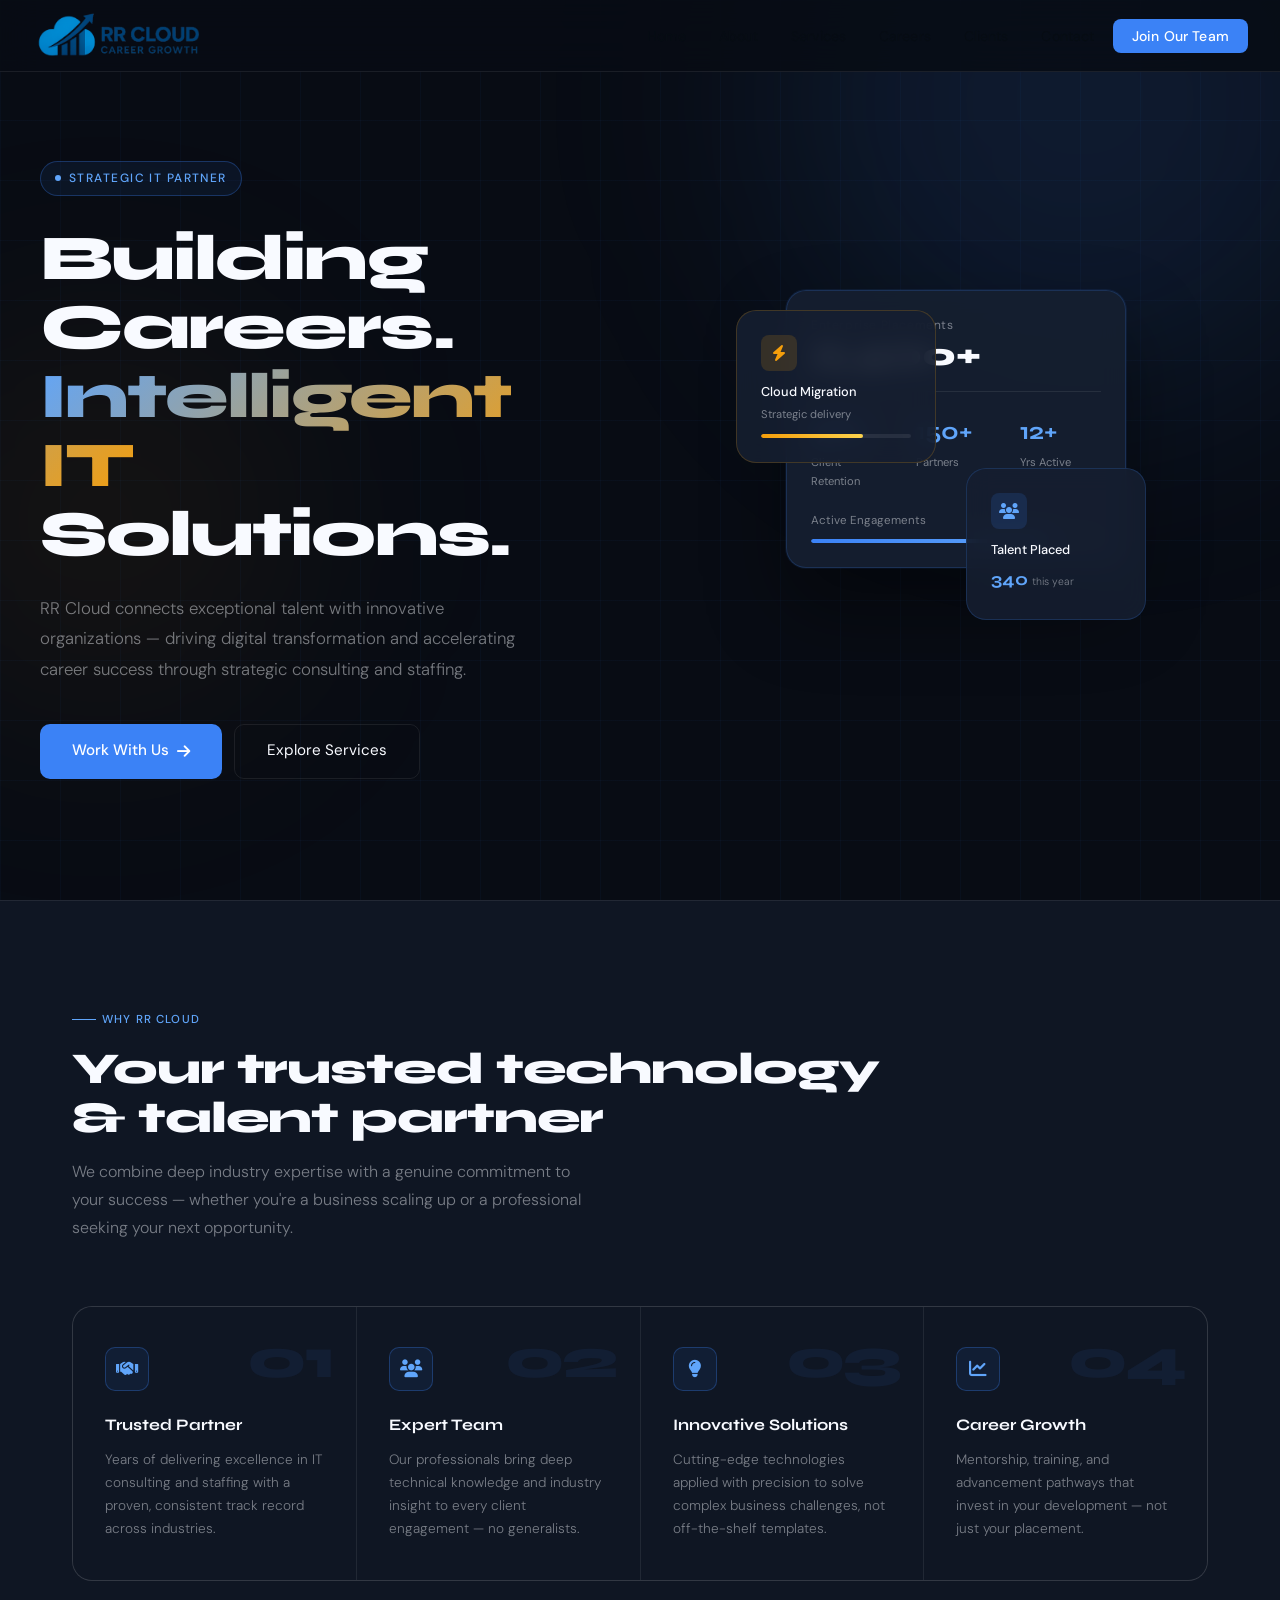
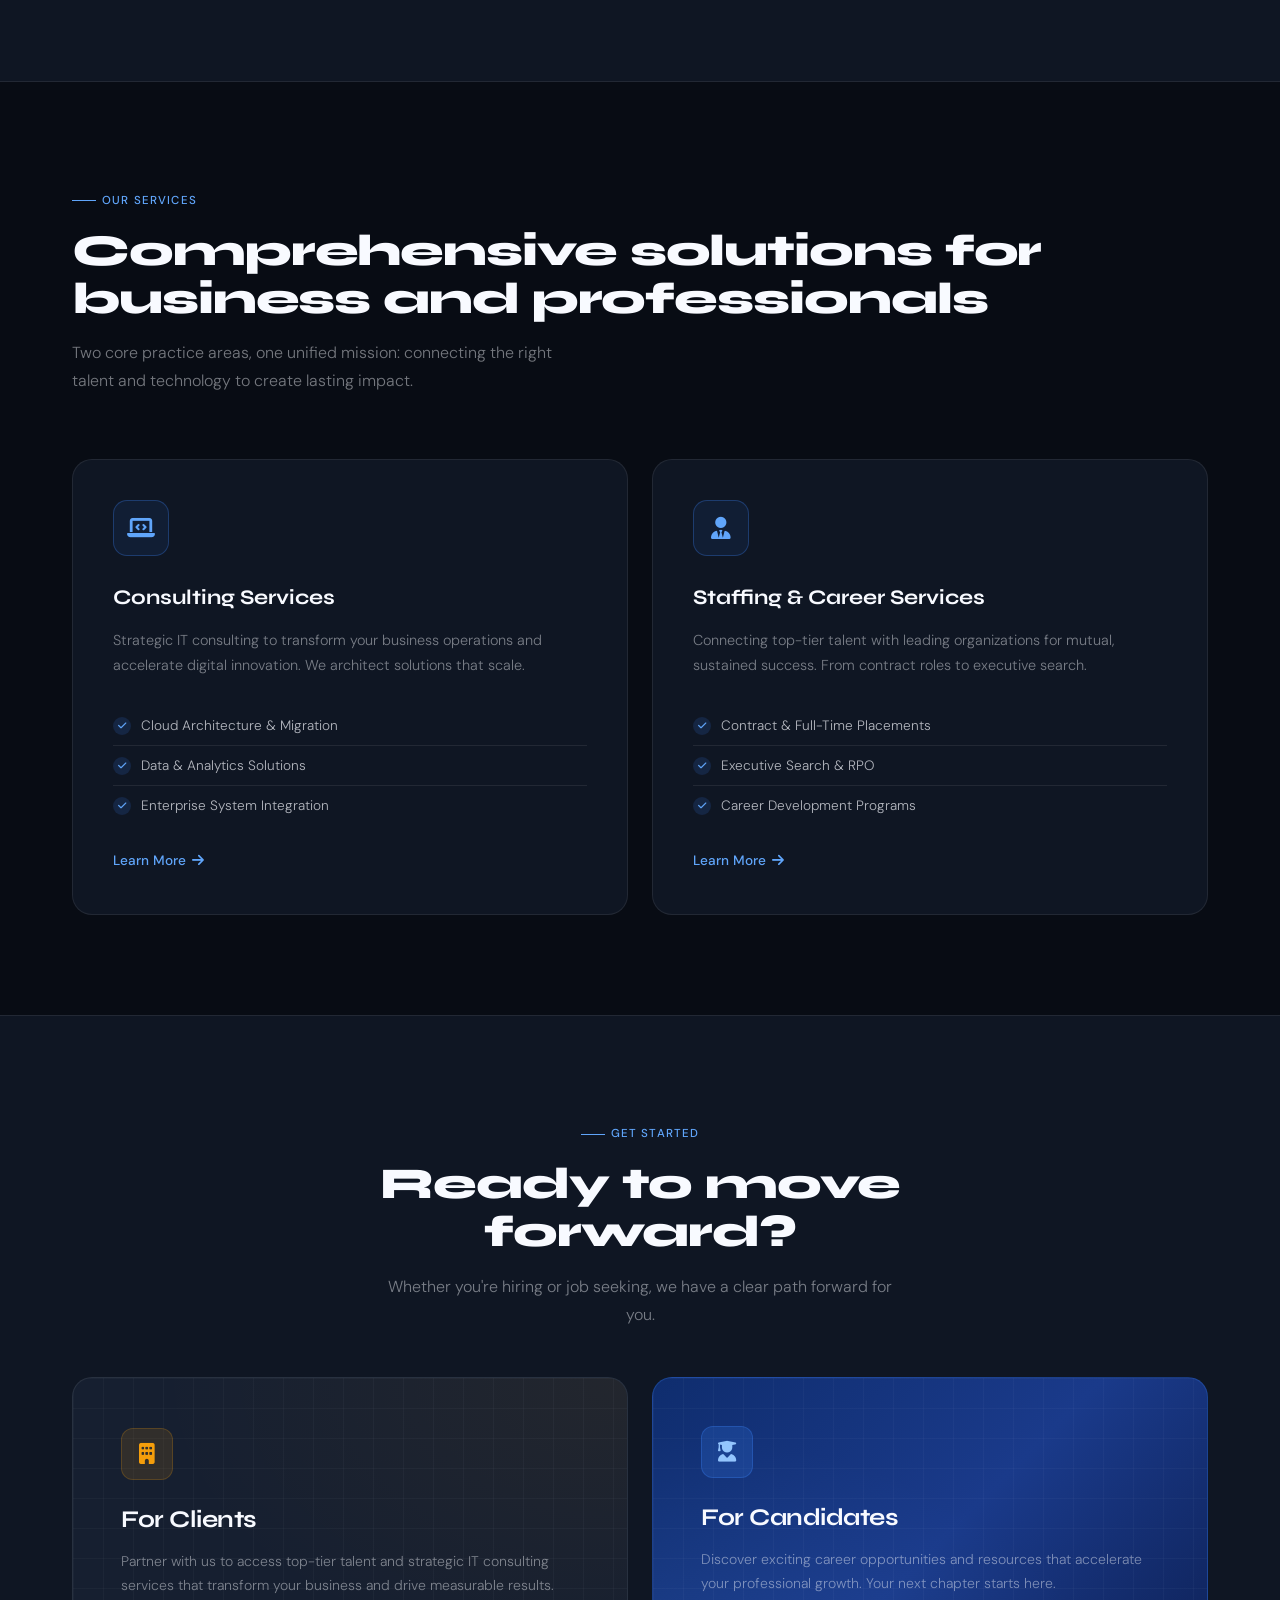
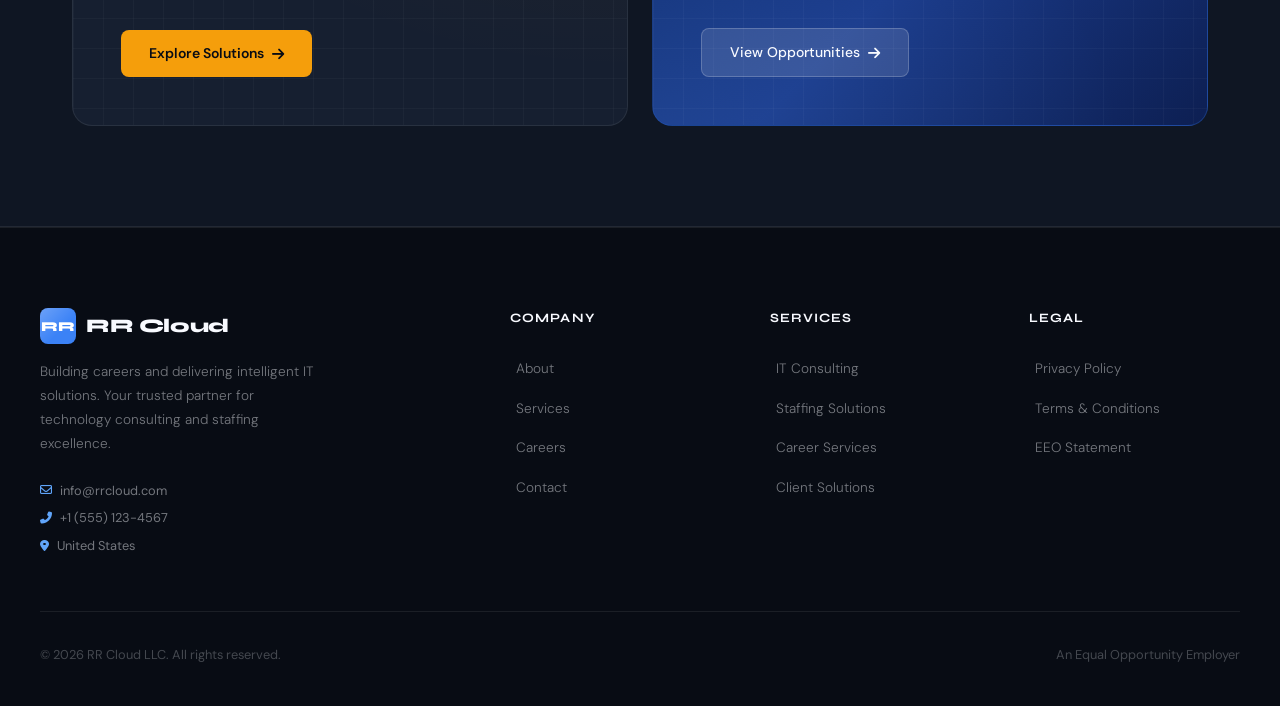
==== new/index.html @ c7048a6a "Modify styles and logo in index.html Updated background color, link colors, and logo size." ====
<!DOCTYPE html>
<html lang="en">
<head>
<meta charset="UTF-8">
<meta name="viewport" content="width=device-width, initial-scale=1.0">
<title>RR Cloud — Intelligent IT Solutions</title>
<link href="https://fonts.googleapis.com/css2?family=Syne:wght@400;600;700;800&family=DM+Sans:ital,opsz,wght@0,9..40,300;0,9..40,400;0,9..40,500;1,9..40,300&display=swap" rel="stylesheet">
<link rel="stylesheet" href="https://cdnjs.cloudflare.com/ajax/libs/font-awesome/6.5.0/css/all.min.css">
<style>
  :root {
    --ink: #080c14;
    --ink2: #0f1623;
    --ink3: #161f30;
    --surface: #1a2540;
    --accent: #3b82f6;
    --accent2: #60a5fa;
    --gold: #f59e0b;
    --white: #f8faff;
    --muted: rgba(248,250,255,0.45);
    --border: rgba(248,250,255,0.08);
    --border2: rgba(59,130,246,0.3);
    --r: 12px;
    --r2: 20px;
  }

  *, *::before, *::after { box-sizing: border-box; margin: 0; padding: 0; }

  html { scroll-behavior: smooth; }

  body {
    font-family: 'DM Sans', sans-serif;
    background: var(--ink);
    color: var(--white);
    line-height: 1.7;
    overflow-x: hidden;
  }

  /* ─── GRID LINES ─── */
  body::before {
    content: '';
    position: fixed;
    inset: 0;
    background-image:
      linear-gradient(rgba(59,130,246,0.04) 1px, transparent 1px),
      linear-gradient(90deg, rgba(59,130,246,0.04) 1px, transparent 1px);
    background-size: 60px 60px;
    pointer-events: none;
    z-index: 0;
  }

  /* ─── GLOW ORBS ─── */
  .orb {
    position: fixed;
    border-radius: 50%;
    filter: blur(120px);
    pointer-events: none;
    z-index: 0;
  }
  .orb-1 { width: 600px; height: 600px; background: rgba(59,130,246,0.12); top: -200px; right: -100px; }
  .orb-2 { width: 400px; height: 400px; background: rgba(245,158,11,0.06); bottom: 20%; left: -100px; }

  /* ─── NAV ─── */
  nav {
    position: fixed;
    top: 0; left: 0; right: 0;
    z-index: 100;
    padding: 0 2rem;
    height: 72px;
    display: flex;
    align-items: center;
    justify-content: space-between;
    border-bottom: 1px solid var(--border);
    background: #F9FAFF;
    backdrop-filter: blur(20px);
    transition: all 0.3s ease;
  }

  .logo {
    display: flex;
    align-items: center;
    gap: 10px;
    text-decoration: none;
    font-family: 'Syne', sans-serif;
    font-weight: 800;
    font-size: 1.2rem;
    color: var(--white);
    letter-spacing: -0.02em;
  }

  .logo-badge {
    width: 36px; height: 36px;
    background: var(--accent);
    border-radius: 8px;
    display: flex; align-items: center; justify-content: center;
    font-size: 0.85rem;
    font-weight: 800;
    color: #fff;
    position: relative;
    overflow: hidden;
  }

  .logo-badge::after {
    content: '';
    position: absolute;
    inset: 0;
    background: linear-gradient(135deg, rgba(255,255,255,0.25) 0%, transparent 60%);
  }

  .nav-links {
    display: flex;
    align-items: center;
    gap: 0.25rem;
    list-style: none;
  }

  .nav-links a {
    text-decoration: none;
    color: #070D14;
    font-size: 0.875rem;
    font-weight: 400;
    padding: 0.5rem 0.9rem;
    border-radius: 8px;
    transition: all 0.2s;
    letter-spacing: 0.01em;
  }

  .nav-links a:hover {
    color: #60A6FA;
    background: var(--border);
  }

  .btn-nav {
    background: var(--accent);
    color: #fff !important;
    border-radius: 8px !important;
    font-weight: 500 !important;
    padding: 0.5rem 1.2rem !important;
    transition: all 0.2s !important;
  }

  .btn-nav:hover {
    background: var(--accent2) !important;
    transform: translateY(-1px);
    box-shadow: 0 8px 25px rgba(59,130,246,0.35) !important;
  }

  /* ─── HERO ─── */
  .hero {
    min-height: 100vh;
    display: flex;
    align-items: center;
    padding: 120px 2rem 80px;
    position: relative;
    z-index: 1;
  }

  .hero-inner {
    max-width: 1200px;
    margin: 0 auto;
    width: 100%;
    display: grid;
    grid-template-columns: 1fr 1fr;
    gap: 4rem;
    align-items: center;
  }

  .hero-visual {
    position: relative;
    height: 420px;
    display: flex;
    align-items: center;
    justify-content: center;
  }

  .hero-placeholder {
    width: 100%;
    height: 100%;
    background: linear-gradient(135deg, rgba(59,130,246,0.1) 0%, rgba(96,165,250,0.05) 100%);
    border: 1px solid var(--border2);
    border-radius: var(--r2);
    display: flex;
    align-items: center;
    justify-content: center;
    color: var(--accent2);
    font-size: 4rem;
  }

  .eyebrow {
    display: inline-flex;
    align-items: center;
    gap: 8px;
    font-size: 0.75rem;
    font-weight: 500;
    letter-spacing: 0.12em;
    text-transform: uppercase;
    color: var(--accent2);
    border: 1px solid var(--border2);
    background: rgba(59,130,246,0.08);
    padding: 6px 14px;
    border-radius: 100px;
    margin-bottom: 1.75rem;
  }

  .eyebrow-dot {
    width: 6px; height: 6px;
    background: var(--accent2);
    border-radius: 50%;
    animation: pulse 2s infinite;
  }

  @keyframes pulse {
    0%, 100% { opacity: 1; transform: scale(1); }
    50% { opacity: 0.5; transform: scale(0.8); }
  }

  h1 {
    font-family: 'Syne', sans-serif;
    font-size: clamp(2.5rem, 5vw, 4rem);
    font-weight: 800;
    line-height: 1.08;
    letter-spacing: -0.03em;
    color: var(--white);
    margin-bottom: 1.5rem;
  }

  h1 .highlight {
    background: linear-gradient(135deg, var(--accent2) 0%, var(--gold) 100%);
    -webkit-background-clip: text;
    -webkit-text-fill-color: transparent;
    background-clip: text;
  }

  .hero-lead {
    font-size: 1.05rem;
    color: var(--muted);
    max-width: 480px;
    margin-bottom: 2.5rem;
    line-height: 1.8;
    font-weight: 300;
  }

  .btn-group { display: flex; gap: 12px; flex-wrap: wrap; }

  .btn-primary-custom {
    background: var(--accent);
    color: #fff;
    border: none;
    padding: 0.85rem 2rem;
    border-radius: 10px;
    font-family: 'DM Sans', sans-serif;
    font-size: 0.95rem;
    font-weight: 500;
    cursor: pointer;
    text-decoration: none;
    display: inline-flex;
    align-items: center;
    gap: 8px;
    transition: all 0.25s;
    position: relative;
    overflow: hidden;
  }

  .btn-primary-custom::before {
    content: '';
    position: absolute;
    inset: 0;
    background: linear-gradient(135deg, rgba(255,255,255,0.15) 0%, transparent 60%);
    opacity: 0;
    transition: opacity 0.25s;
  }

  .btn-primary-custom:hover {
    transform: translateY(-2px);
    box-shadow: 0 12px 35px rgba(59,130,246,0.4);
  }
  .btn-primary-custom:hover::before { opacity: 1; }

  .btn-ghost {
    background: transparent;
    color: var(--white);
    border: 1px solid var(--border);
    padding: 0.85rem 2rem;
    border-radius: 10px;
    font-family: 'DM Sans', sans-serif;
    font-size: 0.95rem;
    font-weight: 400;
    cursor: pointer;
    text-decoration: none;
    display: inline-flex;
    align-items: center;
    gap: 8px;
    transition: all 0.25s;
  }

  .btn-ghost:hover {
    border-color: rgba(248,250,255,0.3);
    background: var(--border);
  }

  /* ─── HERO VISUAL ─── */
  .hero-visual {
    position: relative;
  }

  .hero-card-stack {
    position: relative;
    height: 420px;
  }

  .hcard {
    position: absolute;
    border-radius: var(--r2);
    border: 1px solid var(--border);
    background: rgba(26,37,64,0.7);
    backdrop-filter: blur(12px);
    padding: 1.5rem;
    transition: transform 0.4s ease;
  }

  .hcard:hover { transform: translateY(-8px); }

  .hcard-main {
    width: 340px;
    left: 50%;
    top: 30px;
    transform: translateX(-50%);
    z-index: 3;
    background: rgba(22,31,48,0.95);
    border-color: rgba(59,130,246,0.2);
    box-shadow: 0 40px 80px rgba(0,0,0,0.4), 0 0 0 1px rgba(59,130,246,0.1);
  }

  .hcard-float1 {
    width: 200px;
    right: 20px;
    top: 50px;
    z-index: 4;
    background: rgba(22,31,48,0.9);
    border-color: rgba(245,158,11,0.2);
    animation: float1 5s ease-in-out infinite;
  }

  .hcard-float2 {
    width: 180px;
    left: 10px;
    bottom: 60px;
    z-index: 4;
    background: rgba(22,31,48,0.9);
    border-color: rgba(59,130,246,0.2);
    animation: float2 6s ease-in-out infinite;
  }

  @keyframes float1 {
    0%, 100% { transform: translateY(0); }
    50% { transform: translateY(-12px); }
  }
  @keyframes float2 {
    0%, 100% { transform: translateY(0); }
    50% { transform: translateY(12px); }
  }

  .metric {
    font-family: 'Syne', sans-serif;
    font-size: 2rem;
    font-weight: 800;
    color: var(--white);
    line-height: 1;
    margin-bottom: 4px;
  }

  .metric-label {
    font-size: 0.75rem;
    color: var(--muted);
    font-weight: 400;
    letter-spacing: 0.05em;
  }

  .stat-row {
    display: flex;
    gap: 1.5rem;
    margin-top: 1.25rem;
    padding-top: 1.25rem;
    border-top: 1px solid var(--border);
  }

  .stat { flex: 1; }
  .stat-num {
    font-family: 'Syne', sans-serif;
    font-size: 1.5rem;
    font-weight: 700;
    color: var(--accent2);
  }
  .stat-lbl { font-size: 0.7rem; color: var(--muted); }

  .mini-icon {
    width: 36px; height: 36px;
    border-radius: 8px;
    display: flex; align-items: center; justify-content: center;
    font-size: 1rem;
    margin-bottom: 10px;
  }

  .mini-icon.amber { background: rgba(245,158,11,0.15); color: var(--gold); }
  .mini-icon.blue { background: rgba(59,130,246,0.15); color: var(--accent2); }

  .mini-label {
    font-size: 0.8rem;
    font-weight: 500;
    color: var(--white);
    margin-bottom: 2px;
  }
  .mini-sub { font-size: 0.7rem; color: var(--muted); }

  .progress-bar-wrap {
    height: 4px;
    background: var(--border);
    border-radius: 2px;
    margin-top: 8px;
    overflow: hidden;
  }
  .progress-fill {
    height: 100%;
    border-radius: 2px;
    background: linear-gradient(90deg, var(--accent), var(--accent2));
    animation: fillBar 2.5s ease forwards;
    width: 0;
  }
  @keyframes fillBar {
    to { width: var(--w); }
  }

  /* ─── SECTION SHARED ─── */
  section { position: relative; z-index: 1; }

  .section-wrap {
    max-width: 1200px;
    margin: 0 auto;
    padding: 100px 2rem;
  }

  .section-badge {
    display: inline-flex;
    align-items: center;
    gap: 6px;
    font-size: 0.72rem;
    font-weight: 500;
    letter-spacing: 0.1em;
    text-transform: uppercase;
    color: var(--accent2);
    margin-bottom: 1rem;
  }

  .section-badge::before {
    content: '';
    display: block;
    width: 24px; height: 1px;
    background: var(--accent2);
  }

  h2 {
    font-family: 'Syne', sans-serif;
    font-size: clamp(1.8rem, 3.5vw, 2.75rem);
    font-weight: 800;
    letter-spacing: -0.025em;
    line-height: 1.1;
    color: var(--white);
    margin-bottom: 1rem;
  }

  .section-sub {
    font-size: 1rem;
    color: var(--muted);
    max-width: 520px;
    font-weight: 300;
    line-height: 1.75;
  }

  /* ─── WHY CHOOSE US ─── */
  .why-section { background: var(--ink2); border-top: 1px solid var(--border); border-bottom: 1px solid var(--border); }

  .why-grid {
    display: grid;
    grid-template-columns: repeat(4, 1fr);
    gap: 1px;
    background: var(--border);
    border: 1px solid var(--border);
    border-radius: var(--r2);
    overflow: hidden;
    margin-top: 4rem;
  }

  .why-item {
    background: var(--ink2);
    padding: 2.5rem 2rem;
    position: relative;
    overflow: hidden;
    transition: background 0.3s;
  }

  .why-item:hover { background: var(--ink3); }

  .why-item::before {
    content: '';
    position: absolute;
    bottom: 0; left: 0; right: 0;
    height: 2px;
    background: linear-gradient(90deg, var(--accent), transparent);
    opacity: 0;
    transition: opacity 0.3s;
  }

  .why-item:hover::before { opacity: 1; }

  .why-num {
    font-family: 'Syne', sans-serif;
    font-size: 3.5rem;
    font-weight: 800;
    color: rgba(59,130,246,0.08);
    line-height: 1;
    position: absolute;
    top: 1.5rem; right: 1.5rem;
    letter-spacing: -0.05em;
    transition: color 0.3s;
  }

  .why-item:hover .why-num { color: rgba(59,130,246,0.15); }

  .why-icon {
    width: 44px; height: 44px;
    border-radius: 10px;
    border: 1px solid var(--border2);
    background: rgba(59,130,246,0.08);
    display: flex; align-items: center; justify-content: center;
    color: var(--accent2);
    font-size: 1.1rem;
    margin-bottom: 1.25rem;
  }

  .why-title {
    font-family: 'Syne', sans-serif;
    font-size: 1rem;
    font-weight: 700;
    color: var(--white);
    margin-bottom: 0.6rem;
  }

  .why-text { font-size: 0.85rem; color: var(--muted); font-weight: 300; line-height: 1.7; }

  /* ─── SERVICES ─── */
  .services-section { background: var(--ink); }

  .services-grid {
    display: grid;
    grid-template-columns: 1fr 1fr;
    gap: 1.5rem;
    margin-top: 4rem;
  }

  .service-card {
    border: 1px solid var(--border);
    border-radius: var(--r2);
    padding: 2.5rem;
    background: var(--ink2);
    position: relative;
    overflow: hidden;
    transition: all 0.3s;
    cursor: default;
  }

  .service-card::before {
    content: '';
    position: absolute;
    top: -1px; left: 2rem; right: 2rem;
    height: 2px;
    background: linear-gradient(90deg, transparent, var(--accent), transparent);
    opacity: 0;
    transition: opacity 0.3s;
  }

  .service-card:hover {
    border-color: rgba(59,130,246,0.25);
    transform: translateY(-4px);
    box-shadow: 0 24px 60px rgba(0,0,0,0.3);
  }

  .service-card:hover::before { opacity: 1; }

  .service-icon-wrap {
    width: 56px; height: 56px;
    border-radius: 14px;
    border: 1px solid var(--border2);
    background: rgba(59,130,246,0.08);
    display: flex; align-items: center; justify-content: center;
    color: var(--accent2);
    font-size: 1.4rem;
    margin-bottom: 1.5rem;
    transition: all 0.3s;
  }

  .service-card:hover .service-icon-wrap {
    background: rgba(59,130,246,0.15);
    box-shadow: 0 0 0 4px rgba(59,130,246,0.08);
  }

  .service-title {
    font-family: 'Syne', sans-serif;
    font-size: 1.3rem;
    font-weight: 700;
    color: var(--white);
    margin-bottom: 0.75rem;
  }

  .service-desc { font-size: 0.9rem; color: var(--muted); font-weight: 300; margin-bottom: 1.75rem; line-height: 1.75; }

  .service-list { list-style: none; }

  .service-list li {
    display: flex;
    align-items: center;
    gap: 10px;
    font-size: 0.85rem;
    color: rgba(248,250,255,0.7);
    padding: 0.5rem 0;
    border-bottom: 1px solid var(--border);
    font-weight: 300;
  }

  .service-list li:last-child { border-bottom: none; }

  .check-icon {
    width: 18px; height: 18px;
    background: rgba(59,130,246,0.15);
    border-radius: 50%;
    display: flex; align-items: center; justify-content: center;
    color: var(--accent2);
    font-size: 0.6rem;
    flex-shrink: 0;
  }

  .learn-link {
    display: inline-flex;
    align-items: center;
    gap: 6px;
    font-size: 0.85rem;
    font-weight: 500;
    color: var(--accent2);
    text-decoration: none;
    margin-top: 1.5rem;
    transition: gap 0.2s;
  }

  .learn-link:hover { gap: 10px; }

  /* ─── CTA DUAL ─── */
  .cta-section { background: var(--ink2); border-top: 1px solid var(--border); border-bottom: 1px solid var(--border); }

  .cta-grid {
    display: grid;
    grid-template-columns: 1fr 1fr;
    gap: 1.5rem;
    margin-top: 3rem;
  }

  .cta-card {
    border-radius: var(--r2);
    padding: 3rem;
    position: relative;
    overflow: hidden;
    min-height: 320px;
    display: flex;
    flex-direction: column;
    justify-content: flex-end;
  }

  .cta-dark {
    background: var(--ink3);
    border: 1px solid var(--border);
  }

  .cta-blue {
    background: linear-gradient(135deg, #0f2d6e 0%, #1a3a8a 50%, #0d1f52 100%);
    border: 1px solid rgba(59,130,246,0.25);
  }

  .cta-dark::before {
    content: '';
    position: absolute;
    inset: 0;
    background: radial-gradient(ellipse at top right, rgba(245,158,11,0.06) 0%, transparent 60%);
  }

  .cta-blue::before {
    content: '';
    position: absolute;
    inset: 0;
    background: radial-gradient(ellipse at bottom left, rgba(96,165,250,0.1) 0%, transparent 60%);
  }

  .cta-grid-bg {
    position: absolute;
    inset: 0;
    background-image:
      linear-gradient(rgba(248,250,255,0.03) 1px, transparent 1px),
      linear-gradient(90deg, rgba(248,250,255,0.03) 1px, transparent 1px);
    background-size: 30px 30px;
  }

  .cta-content { position: relative; z-index: 1; }

  .cta-icon {
    width: 52px; height: 52px;
    border-radius: 12px;
    display: flex; align-items: center; justify-content: center;
    font-size: 1.3rem;
    margin-bottom: 1.25rem;
  }

  .cta-dark .cta-icon { background: rgba(245,158,11,0.12); color: var(--gold); border: 1px solid rgba(245,158,11,0.2); }
  .cta-blue .cta-icon { background: rgba(59,130,246,0.2); color: #93c5fd; border: 1px solid rgba(59,130,246,0.3); }

  .cta-title {
    font-family: 'Syne', sans-serif;
    font-size: 1.5rem;
    font-weight: 700;
    color: var(--white);
    margin-bottom: 0.6rem;
    letter-spacing: -0.02em;
  }

  .cta-sub { font-size: 0.875rem; color: var(--muted); font-weight: 300; margin-bottom: 2rem; line-height: 1.7; }

  .btn-cta-dark {
    background: var(--gold);
    color: var(--ink);
    border: none;
    padding: 0.75rem 1.75rem;
    border-radius: 8px;
    font-family: 'DM Sans', sans-serif;
    font-weight: 600;
    font-size: 0.875rem;
    cursor: pointer;
    text-decoration: none;
    display: inline-flex;
    align-items: center;
    gap: 8px;
    transition: all 0.25s;
  }
  .btn-cta-dark:hover { transform: translateY(-2px); box-shadow: 0 10px 30px rgba(245,158,11,0.35); }

  .btn-cta-light {
    background: rgba(255,255,255,0.12);
    color: var(--white);
    border: 1px solid rgba(255,255,255,0.2);
    padding: 0.75rem 1.75rem;
    border-radius: 8px;
    font-family: 'DM Sans', sans-serif;
    font-weight: 500;
    font-size: 0.875rem;
    cursor: pointer;
    text-decoration: none;
    display: inline-flex;
    align-items: center;
    gap: 8px;
    transition: all 0.25s;
  }
  .btn-cta-light:hover { background: rgba(255,255,255,0.2); transform: translateY(-2px); }

  /* ─── FOOTER ─── */
  footer {
    background: var(--ink);
    border-top: 1px solid var(--border);
    padding: 5rem 2rem 2.5rem;
    position: relative;
    z-index: 1;
  }

  .footer-inner {
    max-width: 1200px;
    margin: 0 auto;
  }

  .footer-top {
    display: grid;
    grid-template-columns: 2fr 1fr 1fr 1fr;
    gap: 3rem;
    padding-bottom: 3rem;
    border-bottom: 1px solid var(--border);
  }

  .footer-brand-text {
    font-size: 0.85rem;
    color: var(--muted);
    font-weight: 300;
    line-height: 1.75;
    margin: 1rem 0 1.5rem;
    max-width: 280px;
  }

  .contact-line {
    display: flex;
    align-items: center;
    gap: 8px;
    font-size: 0.8rem;
    color: var(--muted);
    margin-bottom: 6px;
  }

  .contact-line i { color: var(--accent2); font-size: 0.75rem; }

  .footer-heading {
    font-family: 'Syne', sans-serif;
    font-size: 0.8rem;
    font-weight: 700;
    letter-spacing: 0.08em;
    text-transform: uppercase;
    color: var(--white);
    margin-bottom: 1.25rem;
  }

  .footer-links { list-style: none; }
  .footer-links li { margin-bottom: 0.6rem; }
  .footer-links a {
    font-size: 0.85rem;
    color: var(--muted);
    text-decoration: none;
    font-weight: 300;
    transition: color 0.2s;
    display: inline-flex;
    align-items: center;
    gap: 6px;
  }
  .footer-links a::before {
    content: '';
    width: 0;
    height: 1px;
    background: var(--accent2);
    transition: width 0.2s;
  }
  .footer-links a:hover { color: var(--white); }
  .footer-links a:hover::before { width: 12px; }

  .footer-bottom {
    display: flex;
    justify-content: space-between;
    align-items: center;
    padding-top: 2rem;
    font-size: 0.8rem;
    color: rgba(248,250,255,0.25);
  }

  /* ─── SCROLL ANIMATIONS ─── */
  .fade-up {
    opacity: 0;
    transform: translateY(30px);
    transition: opacity 0.7s ease, transform 0.7s ease;
  }
  .fade-up.visible {
    opacity: 1;
    transform: translateY(0);
  }

  /* ─── MOBILE ─── */
  @media (max-width: 900px) {
    .hero-inner { grid-template-columns: 1fr; }
    .hero-visual { display: none; }
    .why-grid { grid-template-columns: 1fr 1fr; }
    .services-grid, .cta-grid { grid-template-columns: 1fr; }
    .footer-top { grid-template-columns: 1fr 1fr; gap: 2rem; }
    nav { padding: 0 1rem; }
    .nav-links { display: none; }
  }

  @media (max-width: 600px) {
    .why-grid { grid-template-columns: 1fr; }
    .footer-top { grid-template-columns: 1fr; }
  }
</style>
</head>
<body>

<div class="orb orb-1"></div>
<div class="orb orb-2"></div>

<!-- NAV -->
<nav>
  <a href="index.html" class="logo">
    <img src="../images/rr cloud logo.PNG" width="180" >
  </a>
  <ul class="nav-links">
    <li><a href="index.html" class="active">Home</a></li>
    <li><a href="about.html">About</a></li>
    <li><a href="services.html">Services</a></li>
    <li><a href="careers.html">Careers</a></li>
    <li><a href="clients.html">Clients</a></li>
    <li><a href="contact.html">Contact</a></li>
    <li><a href="careers.html" class="btn-nav">Join Our Team</a></li>
  </ul>
</nav>

<!-- HERO -->
<section class="hero">
  <div class="hero-inner">
    <div class="hero-left">
      <div class="eyebrow">
        <span class="eyebrow-dot"></span>
        Strategic IT Partner
      </div>
      <h1>Building Careers.<br><span class="highlight">Intelligent IT</span><br>Solutions.</h1>
      <p class="hero-lead">RR Cloud connects exceptional talent with innovative organizations — driving digital transformation and accelerating career success through strategic consulting and staffing.</p>
      <div class="btn-group">
        <a href="services.html" class="btn-primary-custom">Work With Us <i class="fas fa-arrow-right"></i></a>
        <a href="clients.html" class="btn-ghost">Explore Services</a>
      </div>
    </div>
    <div class="hero-visual">
      <div class="hero-card-stack">

        <!-- Main card -->
        <div class="hcard hcard-main">
          <div class="metric-label" style="margin-bottom:4px">Enterprise Placements</div>
          <div class="metric">2,400+</div>
          <div class="stat-row">
            <div class="stat">
              <div class="stat-num">98%</div>
              <div class="stat-lbl">Client Retention</div>
            </div>
            <div class="stat">
              <div class="stat-num">150+</div>
              <div class="stat-lbl">Partners</div>
            </div>
            <div class="stat">
              <div class="stat-num">12+</div>
              <div class="stat-lbl">Yrs Active</div>
            </div>
          </div>
          <div style="margin-top: 1.25rem;">
            <div style="font-size: 0.72rem; color: var(--muted); margin-bottom: 6px;">Active Engagements</div>
            <div class="progress-bar-wrap">
              <div class="progress-fill" style="--w: 82%"></div>
            </div>
          </div>
        </div>

        <!-- Float 1 -->
        <div class="hcard hcard-float1">
          <div class="mini-icon amber"><i class="fas fa-bolt"></i></div>
          <div class="mini-label">Cloud Migration</div>
          <div class="mini-sub">Strategic delivery</div>
          <div class="progress-bar-wrap" style="margin-top: 10px;">
            <div class="progress-fill" style="--w: 68%; background: linear-gradient(90deg, #f59e0b, #fcd34d);"></div>
          </div>
        </div>

        <!-- Float 2 -->
        <div class="hcard hcard-float2">
          <div class="mini-icon blue"><i class="fas fa-users"></i></div>
          <div class="mini-label">Talent Placed</div>
          <div class="mini-sub" style="font-size: 1.1rem; font-family: 'Syne', sans-serif; color: var(--accent2); font-weight: 700; margin-top: 4px;">340 <span style="font-size:0.65rem; font-family:'DM Sans',sans-serif; color: var(--muted); font-weight:300">this year</span></div>
        </div>

      </div>
    </div>
  </div>
</section>

<!-- WHY CHOOSE US -->
<section class="why-section">
  <div class="section-wrap">
    <div class="fade-up">
      <div class="section-badge">Why RR Cloud</div>
      <h2>Your trusted technology<br>& talent partner</h2>
      <p class="section-sub">We combine deep industry expertise with a genuine commitment to your success — whether you're a business scaling up or a professional seeking your next opportunity.</p>
    </div>
    <div class="why-grid fade-up">
      <div class="why-item">
        <div class="why-num">01</div>
        <div class="why-icon"><i class="fas fa-handshake"></i></div>
        <div class="why-title">Trusted Partner</div>
        <p class="why-text">Years of delivering excellence in IT consulting and staffing with a proven, consistent track record across industries.</p>
      </div>
      <div class="why-item">
        <div class="why-num">02</div>
        <div class="why-icon"><i class="fas fa-users"></i></div>
        <div class="why-title">Expert Team</div>
        <p class="why-text">Our professionals bring deep technical knowledge and industry insight to every client engagement — no generalists.</p>
      </div>
      <div class="why-item">
        <div class="why-num">03</div>
        <div class="why-icon"><i class="fas fa-lightbulb"></i></div>
        <div class="why-title">Innovative Solutions</div>
        <p class="why-text">Cutting-edge technologies applied with precision to solve complex business challenges, not off-the-shelf templates.</p>
      </div>
      <div class="why-item">
        <div class="why-num">04</div>
        <div class="why-icon"><i class="fas fa-chart-line"></i></div>
        <div class="why-title">Career Growth</div>
        <p class="why-text">Mentorship, training, and advancement pathways that invest in your development — not just your placement.</p>
      </div>
    </div>
  </div>
</section>

<!-- SERVICES -->
<section class="services-section">
  <div class="section-wrap">
    <div class="fade-up">
      <div class="section-badge">Our Services</div>
      <h2>Comprehensive solutions for<br>business and professionals</h2>
      <p class="section-sub">Two core practice areas, one unified mission: connecting the right talent and technology to create lasting impact.</p>
    </div>
    <div class="services-grid fade-up">
      <div class="service-card">
        <div class="service-icon-wrap"><i class="fas fa-laptop-code"></i></div>
        <div class="service-title">Consulting Services</div>
        <p class="service-desc">Strategic IT consulting to transform your business operations and accelerate digital innovation. We architect solutions that scale.</p>
        <ul class="service-list">
          <li><span class="check-icon"><i class="fas fa-check"></i></span> Cloud Architecture & Migration</li>
          <li><span class="check-icon"><i class="fas fa-check"></i></span> Data & Analytics Solutions</li>
          <li><span class="check-icon"><i class="fas fa-check"></i></span> Enterprise System Integration</li>
        </ul>
        <a href="#" class="learn-link">Learn More <i class="fas fa-arrow-right"></i></a>
      </div>
      <div class="service-card">
        <div class="service-icon-wrap"><i class="fas fa-user-tie"></i></div>
        <div class="service-title">Staffing & Career Services</div>
        <p class="service-desc">Connecting top-tier talent with leading organizations for mutual, sustained success. From contract roles to executive search.</p>
        <ul class="service-list">
          <li><span class="check-icon"><i class="fas fa-check"></i></span> Contract & Full-Time Placements</li>
          <li><span class="check-icon"><i class="fas fa-check"></i></span> Executive Search & RPO</li>
          <li><span class="check-icon"><i class="fas fa-check"></i></span> Career Development Programs</li>
        </ul>
        <a href="#" class="learn-link">Learn More <i class="fas fa-arrow-right"></i></a>
      </div>
    </div>
  </div>
</section>

<!-- CTA DUAL -->
<section class="cta-section">
  <div class="section-wrap">
    <div class="fade-up" style="text-align:center; max-width: 600px; margin: 0 auto;">
      <div class="section-badge" style="justify-content:center">Get Started</div>
      <h2>Ready to move forward?</h2>
      <p class="section-sub" style="margin: 0 auto;">Whether you're hiring or job seeking, we have a clear path forward for you.</p>
    </div>
    <div class="cta-grid fade-up">
      <div class="cta-card cta-dark">
        <div class="cta-grid-bg"></div>
        <div class="cta-content">
          <div class="cta-icon"><i class="fas fa-building"></i></div>
          <div class="cta-title">For Clients</div>
          <p class="cta-sub">Partner with us to access top-tier talent and strategic IT consulting services that transform your business and drive measurable results.</p>
          <a href="#" class="btn-cta-dark">Explore Solutions <i class="fas fa-arrow-right"></i></a>
        </div>
      </div>
      <div class="cta-card cta-blue">
        <div class="cta-grid-bg"></div>
        <div class="cta-content">
          <div class="cta-icon"><i class="fas fa-user-graduate"></i></div>
          <div class="cta-title">For Candidates</div>
          <p class="cta-sub">Discover exciting career opportunities and resources that accelerate your professional growth. Your next chapter starts here.</p>
          <a href="#" class="btn-cta-light">View Opportunities <i class="fas fa-arrow-right"></i></a>
        </div>
      </div>
    </div>
  </div>
</section>

<!-- FOOTER -->
<footer>
  <div class="footer-inner">
    <div class="footer-top">
      <div>
        <a href="#" class="logo" style="margin-bottom:0">
          <div class="logo-badge">RR</div>
          RR Cloud
        </a>
        <p class="footer-brand-text">Building careers and delivering intelligent IT solutions. Your trusted partner for technology consulting and staffing excellence.</p>
        <div class="contact-line"><i class="far fa-envelope"></i> info@rrcloud.com</div>
        <div class="contact-line"><i class="fas fa-phone-alt"></i> +1 (555) 123-4567</div>
        <div class="contact-line"><i class="fas fa-map-marker-alt"></i> United States</div>
      </div>
      <div>
        <div class="footer-heading">Company</div>
        <ul class="footer-links">
          <li><a href="about.html">About</a></li>
          <li><a href="services.html">Services</a></li>
          <li><a href="careers.html">Careers</a></li>
          <li><a href="contact.html">Contact</a></li>
        </ul>
      </div>
      <div>
        <div class="footer-heading">Services</div>
        <ul class="footer-links">
          <li><a href="services.html">IT Consulting</a></li>
          <li><a href="services.html">Staffing Solutions</a></li>
          <li><a href="careers.html">Career Services</a></li>
          <li><a href="clients.html">Client Solutions</a></li>
        </ul>
      </div>
      <div>
        <div class="footer-heading">Legal</div>
        <ul class="footer-links">
          <li><a href="#">Privacy Policy</a></li>
          <li><a href="#">Terms & Conditions</a></li>
          <li><a href="#">EEO Statement</a></li>
        </ul>
      </div>
    </div>
    <div class="footer-bottom">
      <span>&copy; 2026 RR Cloud LLC. All rights reserved.</span>
      <span>An Equal Opportunity Employer</span>
    </div>
  </div>
</footer>

<script>
  const obs = new IntersectionObserver((entries) => {
    entries.forEach((e, i) => {
      if (e.isIntersecting) {
        setTimeout(() => e.target.classList.add('visible'), i * 120);
      }
    });
  }, { threshold: 0.1 });

  document.querySelectorAll('.fade-up').forEach(el => obs.observe(el));

  window.addEventListener('scroll', () => {
    const nav = document.querySelector('nav');
    nav.style.background = window.scrollY > 40 ? 'rgba(8,12,20,0.97)' : 'rgba(8,12,20,0.85)';
  });
</script>
</body>
</html>
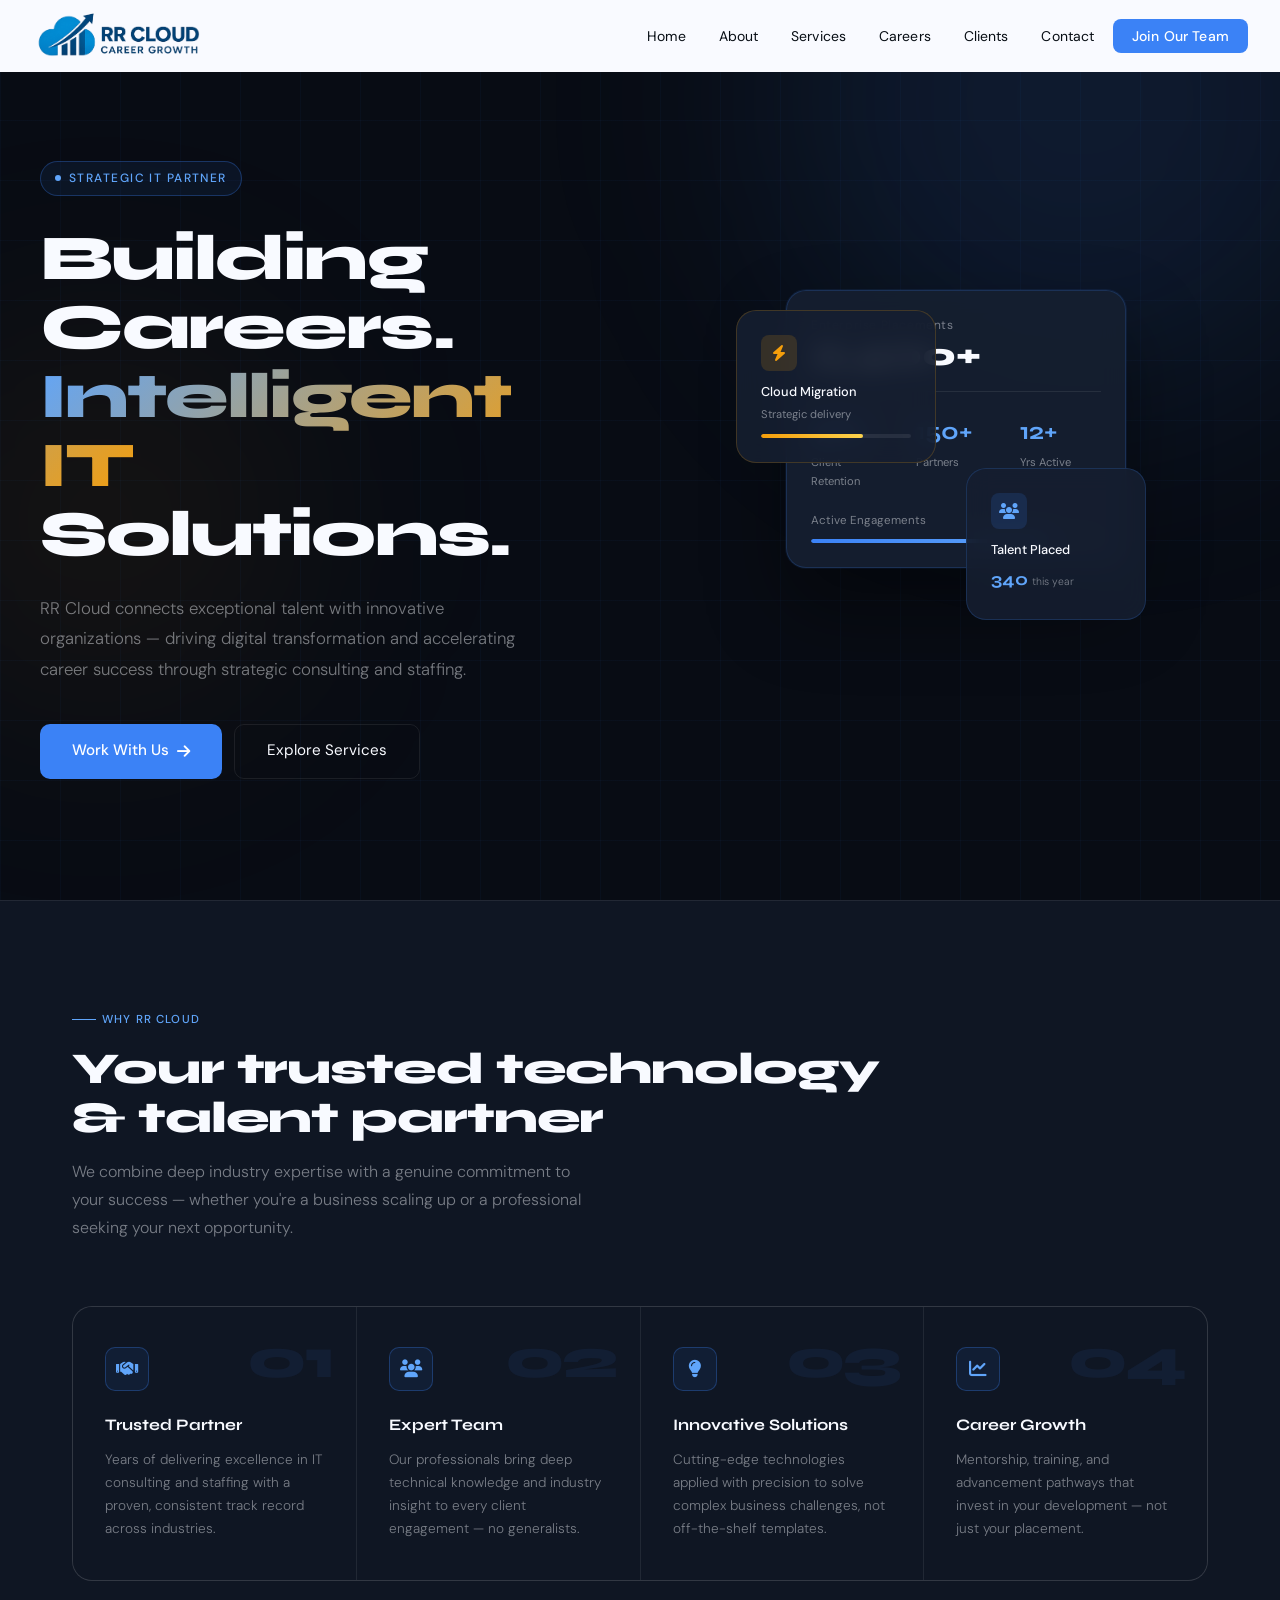
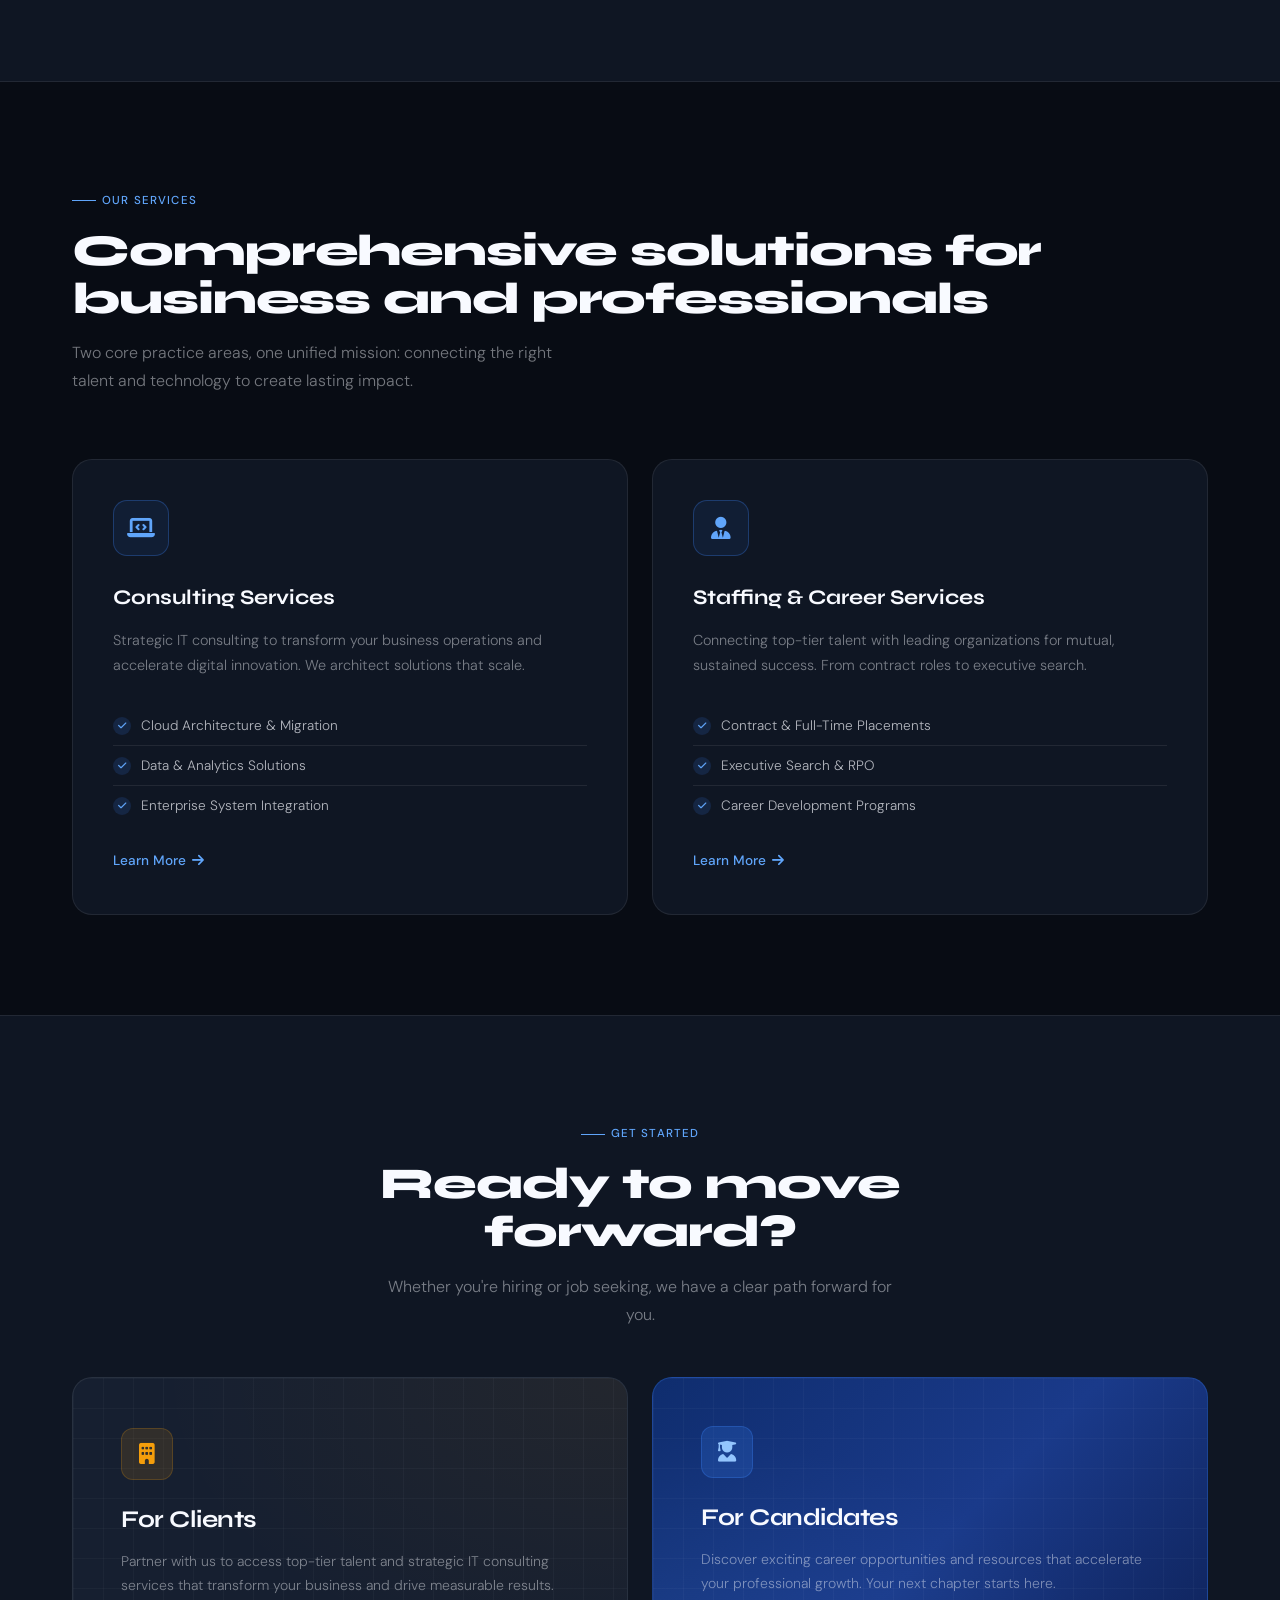
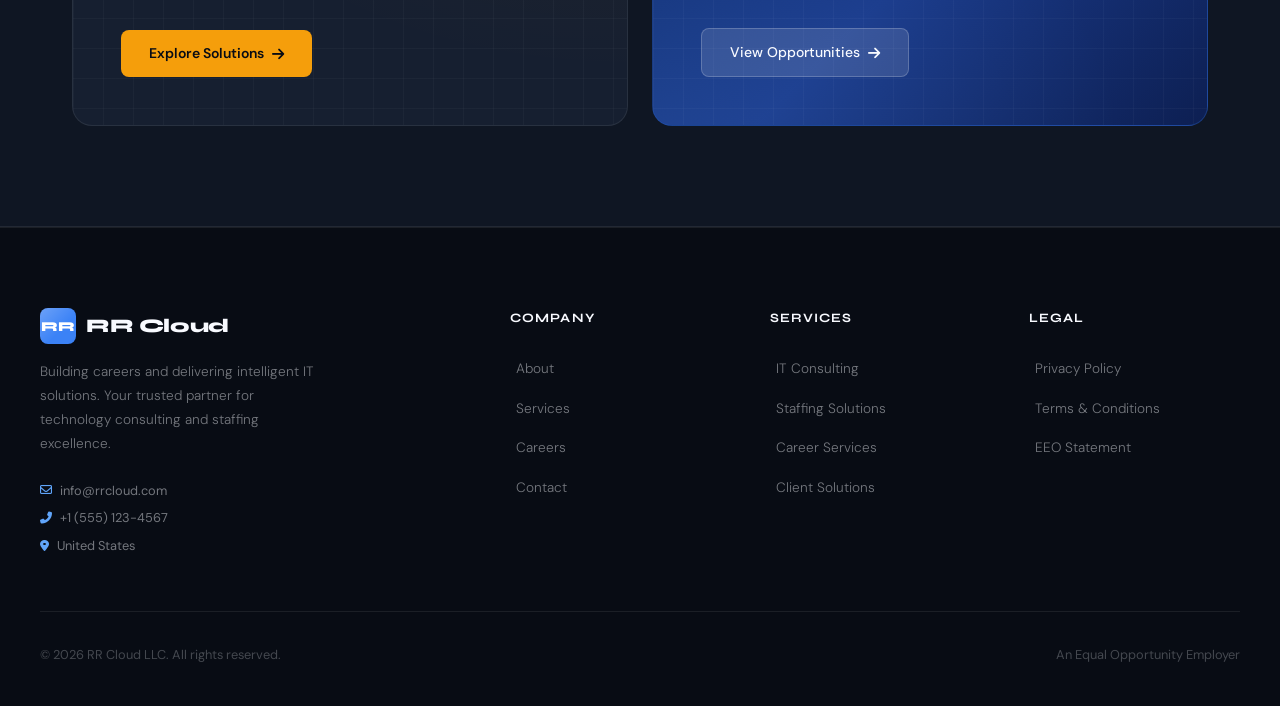
==== commit 03877db8: "Update index.html" ====
--- a/new/index.html
+++ b/new/index.html
@@ -1125,10 +1125,10 @@
 
   document.querySelectorAll('.fade-up').forEach(el => obs.observe(el));
 
-  window.addEventListener('scroll', () => {
-    const nav = document.querySelector('nav');
-    nav.style.background = window.scrollY > 40 ? 'rgba(8,12,20,0.97)' : 'rgba(8,12,20,0.85)';
-  });
+  // window.addEventListener('scroll', () => {
+  //   const nav = document.querySelector('nav');
+  //   nav.style.background = window.scrollY > 40 ? 'rgba(8,12,20,0.97)' : 'rgba(8,12,20,0.85)';
+  // });
 </script>
 </body>
 </html>
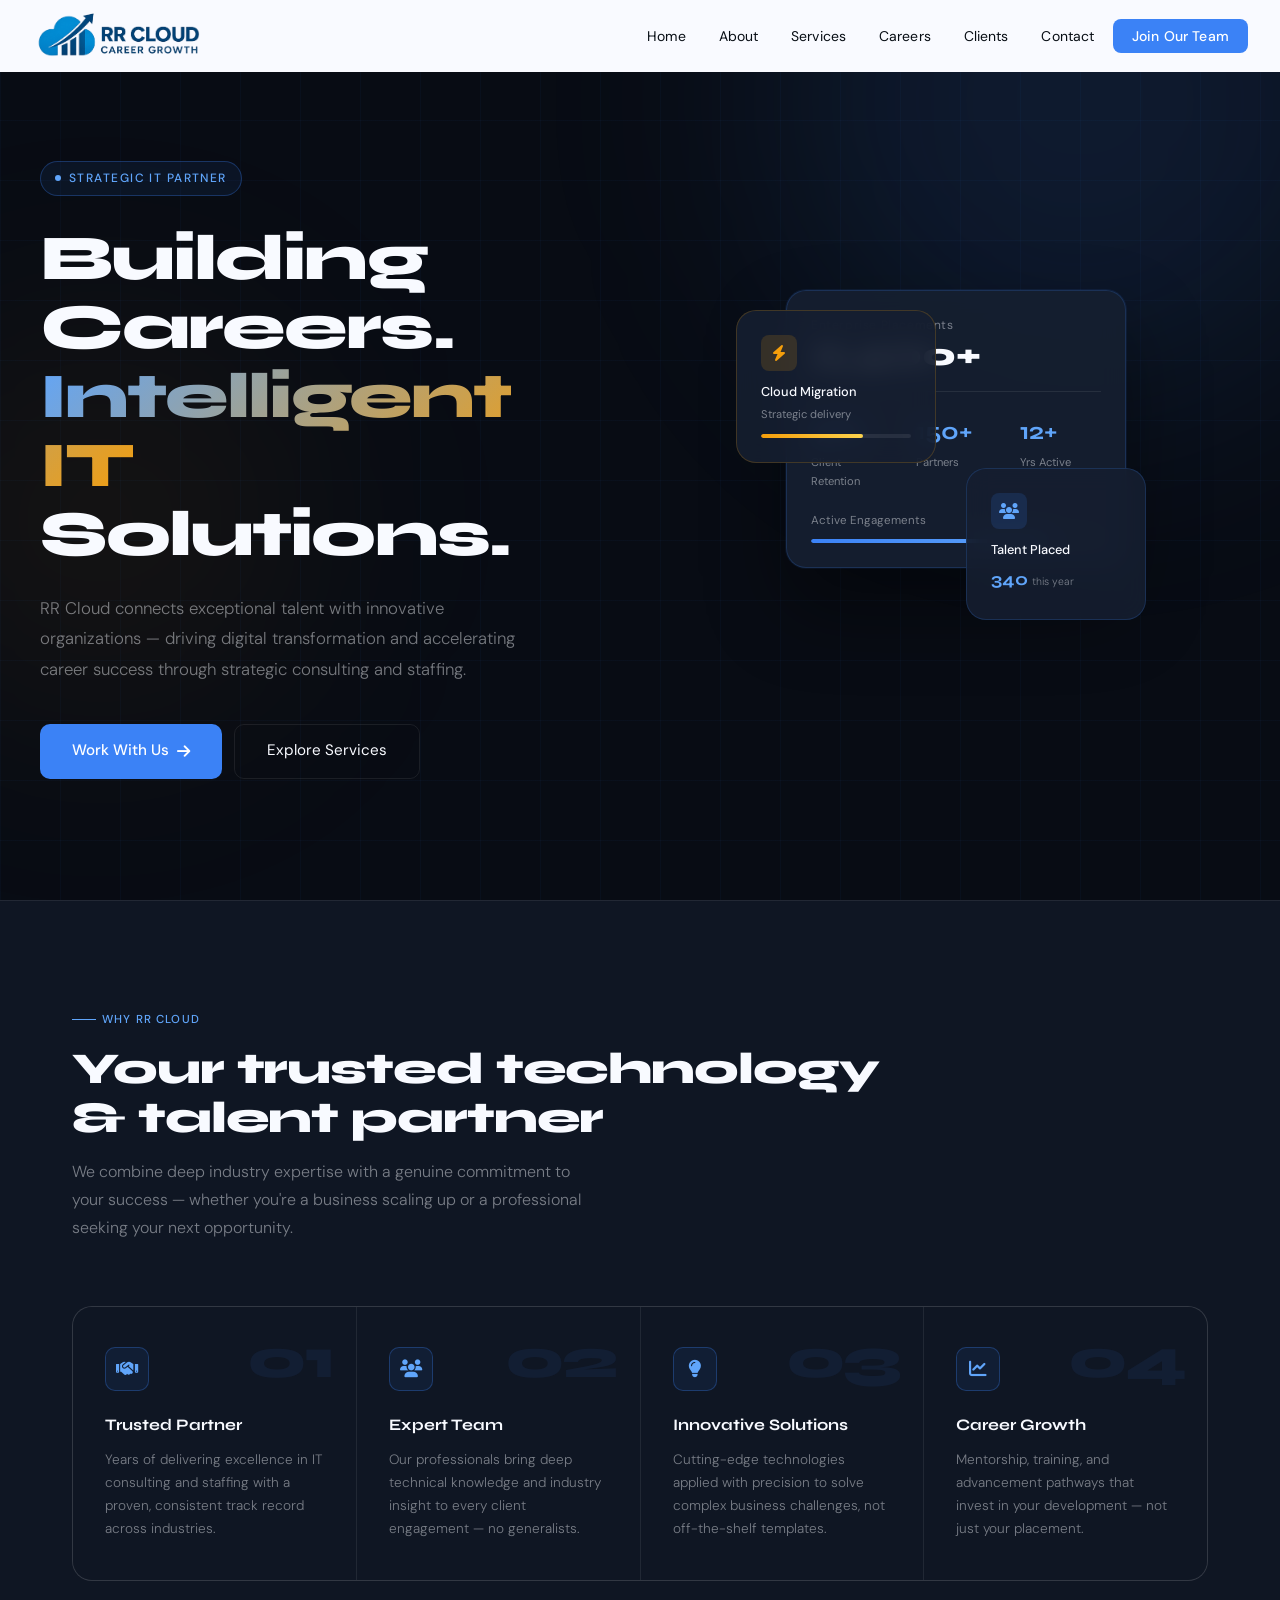
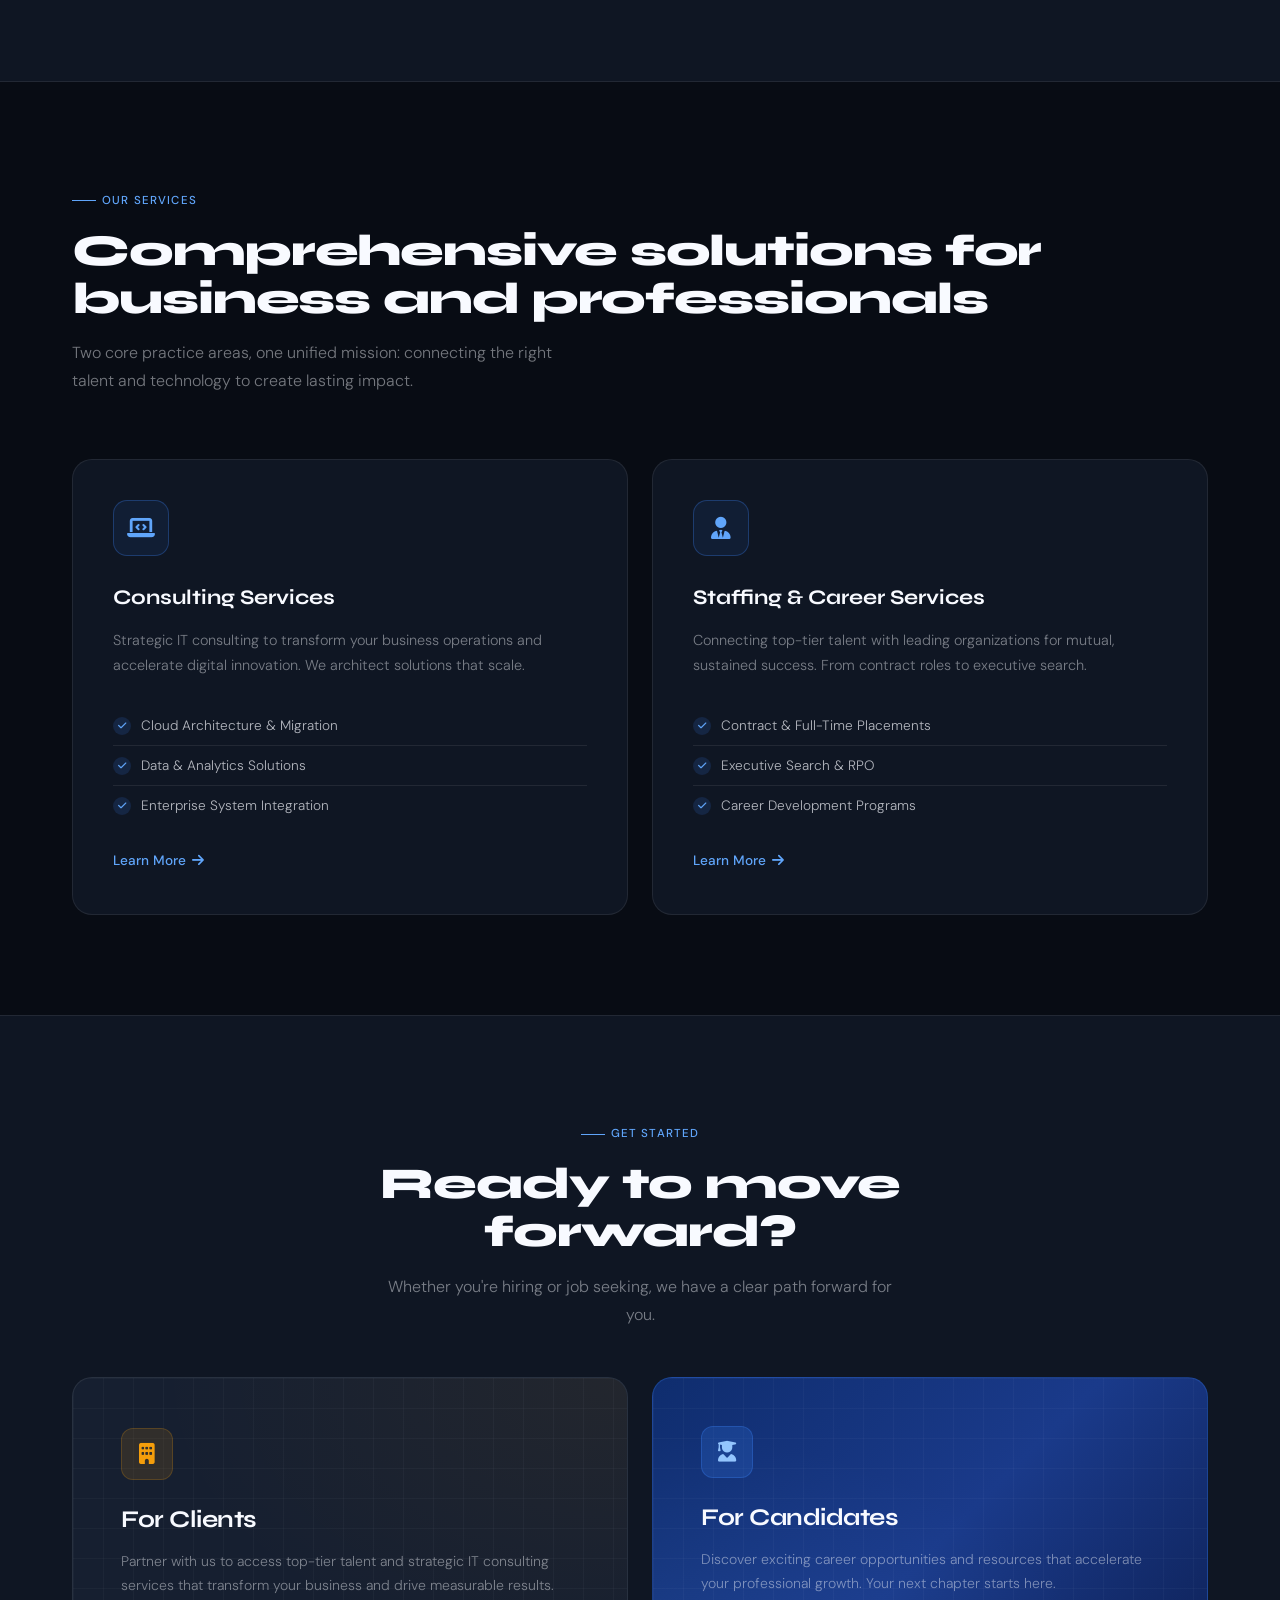
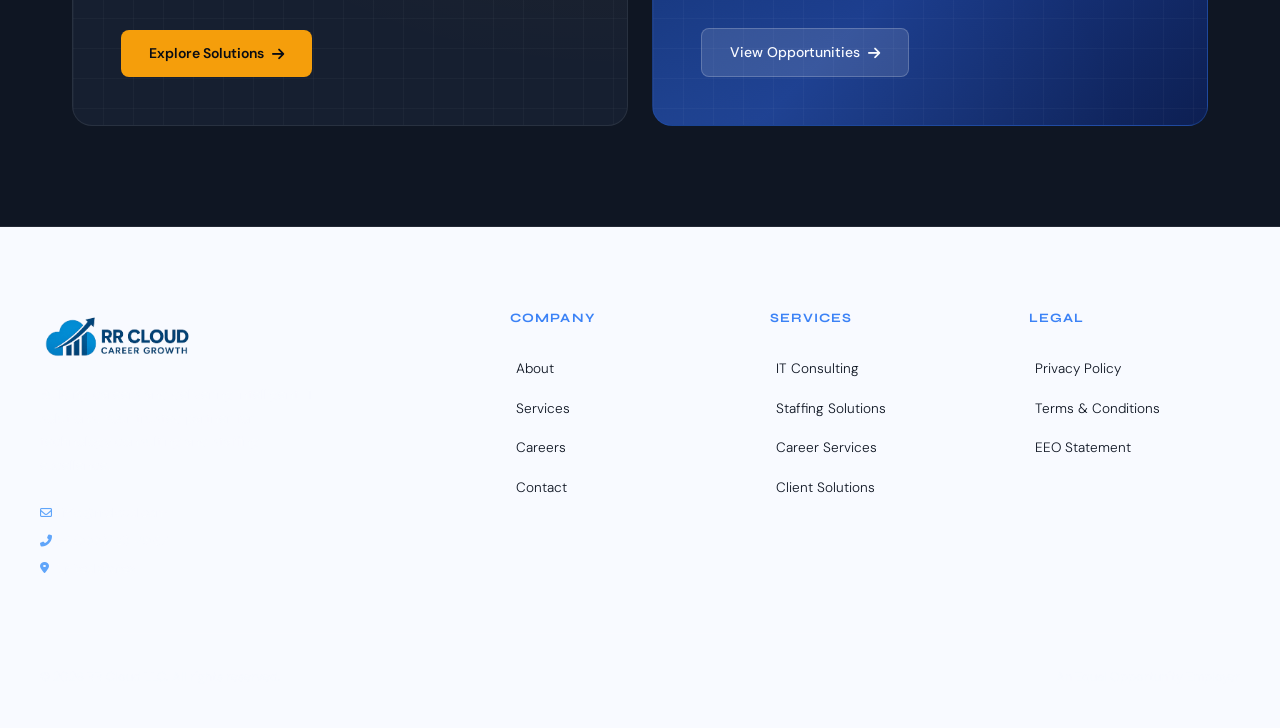
==== commit a7af9998: "Update index.html" ====
--- a/new/index.html
+++ b/new/index.html
@@ -767,7 +767,7 @@
 
   /* ─── FOOTER ─── */
   footer {
-    background: var(--ink);
+    background: var(--white);
     border-top: 1px solid var(--border);
     padding: 5rem 2rem 2.5rem;
     position: relative;
@@ -813,7 +813,7 @@
     font-weight: 700;
     letter-spacing: 0.08em;
     text-transform: uppercase;
-    color: var(--white);
+    color: var(--accent);
     margin-bottom: 1.25rem;
   }
 
@@ -821,7 +821,7 @@
   .footer-links li { margin-bottom: 0.6rem; }
   .footer-links a {
     font-size: 0.85rem;
-    color: var(--muted);
+    color: var(--ink2);
     text-decoration: none;
     font-weight: 300;
     transition: color 0.2s;
@@ -1072,8 +1072,7 @@
     <div class="footer-top">
       <div>
         <a href="#" class="logo" style="margin-bottom:0">
-          <div class="logo-badge">RR</div>
-          RR Cloud
+          <img src="../images/rr cloud logo.PNG" width="160" >
         </a>
         <p class="footer-brand-text">Building careers and delivering intelligent IT solutions. Your trusted partner for technology consulting and staffing excellence.</p>
         <div class="contact-line"><i class="far fa-envelope"></i> info@rrcloud.com</div>
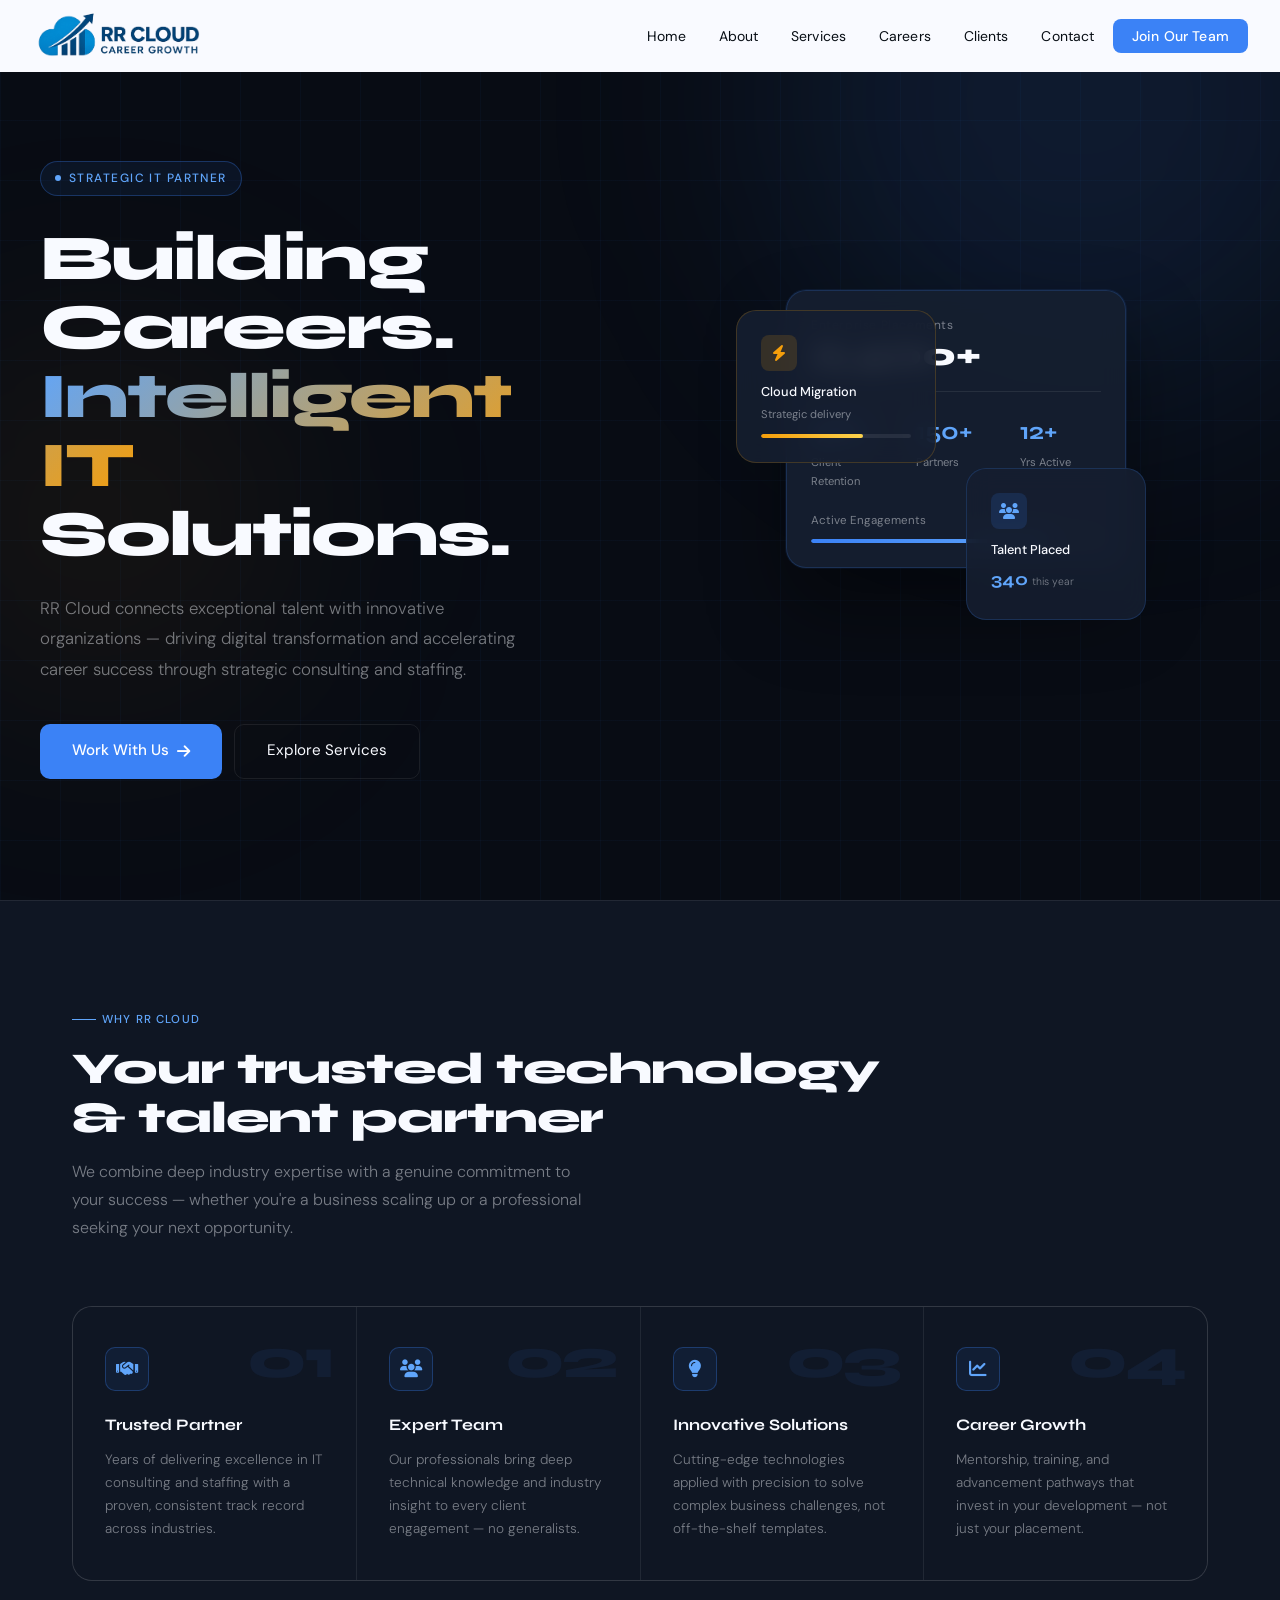
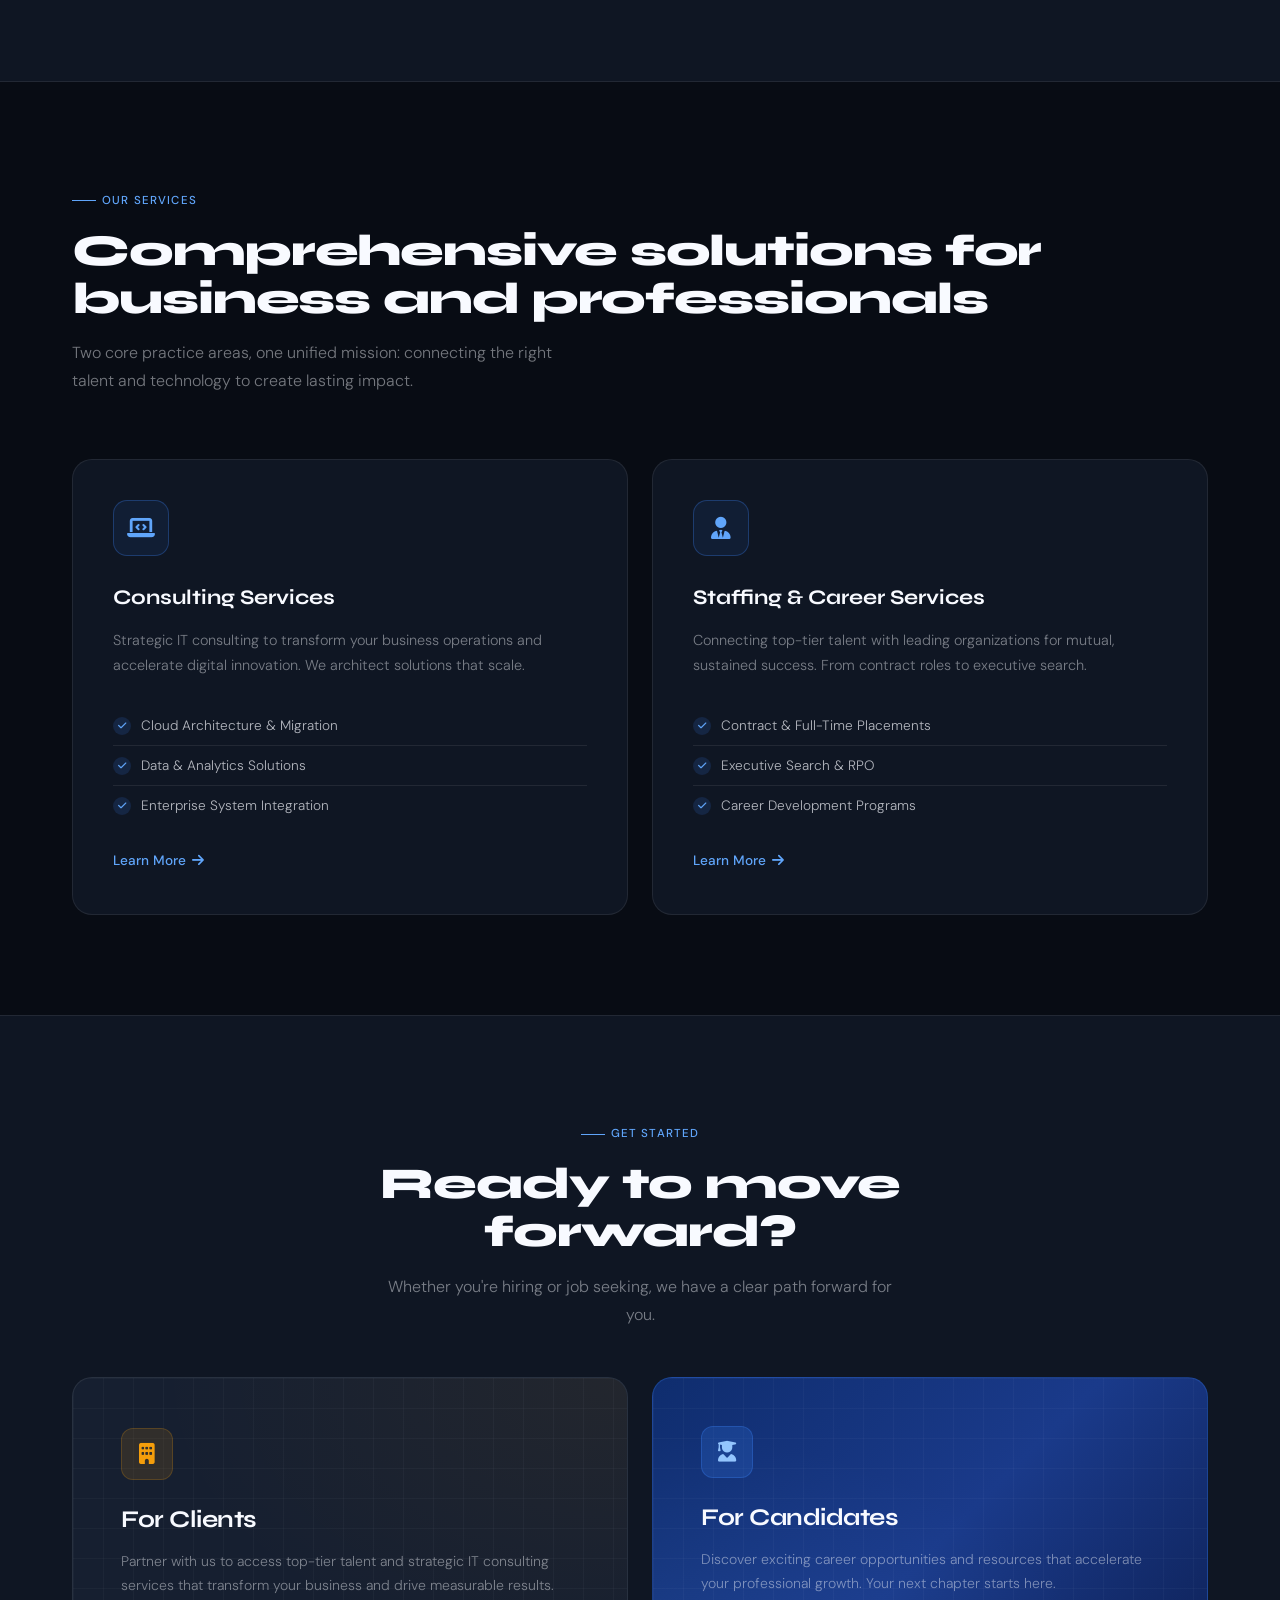
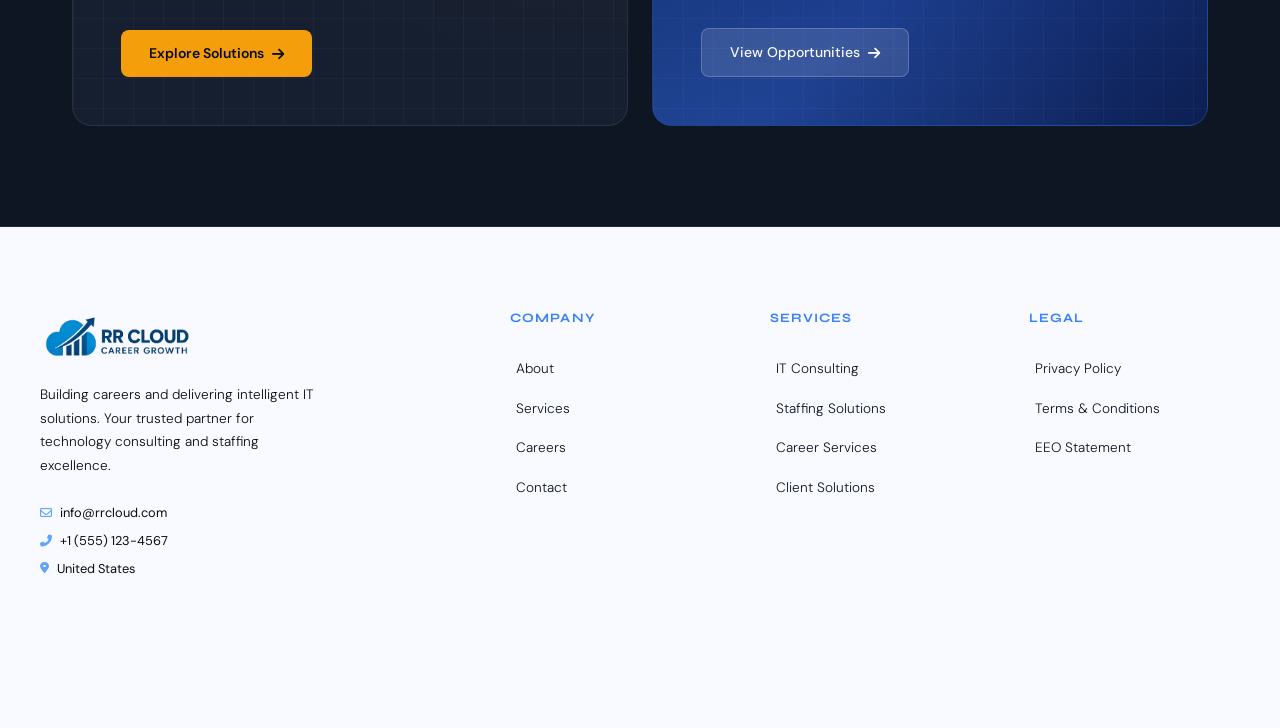
==== commit 4644c72b: "Update index.html" ====
--- a/new/index.html
+++ b/new/index.html
@@ -789,7 +789,7 @@
 
   .footer-brand-text {
     font-size: 0.85rem;
-    color: var(--muted);
+    color: var(--ink);
     font-weight: 300;
     line-height: 1.75;
     margin: 1rem 0 1.5rem;
@@ -801,7 +801,7 @@
     align-items: center;
     gap: 8px;
     font-size: 0.8rem;
-    color: var(--muted);
+    color: var(--ink);
     margin-bottom: 6px;
   }
 
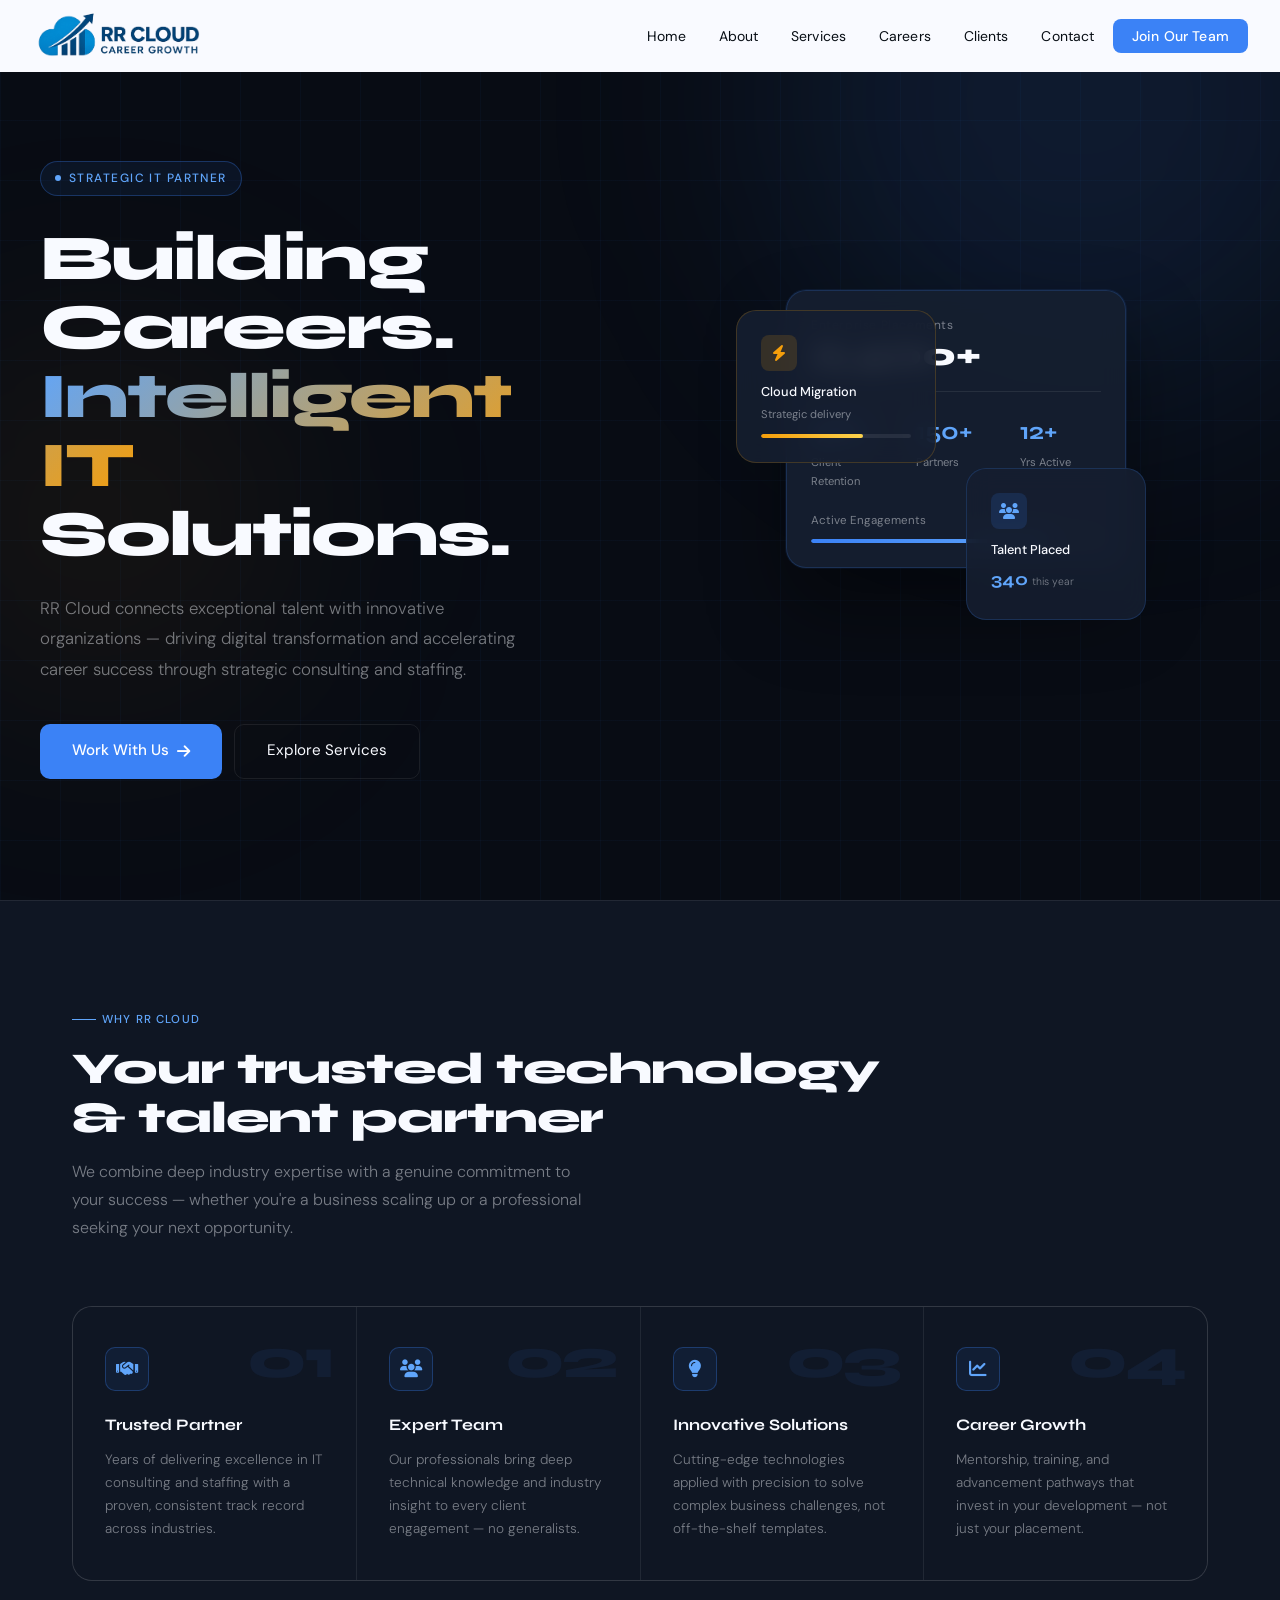
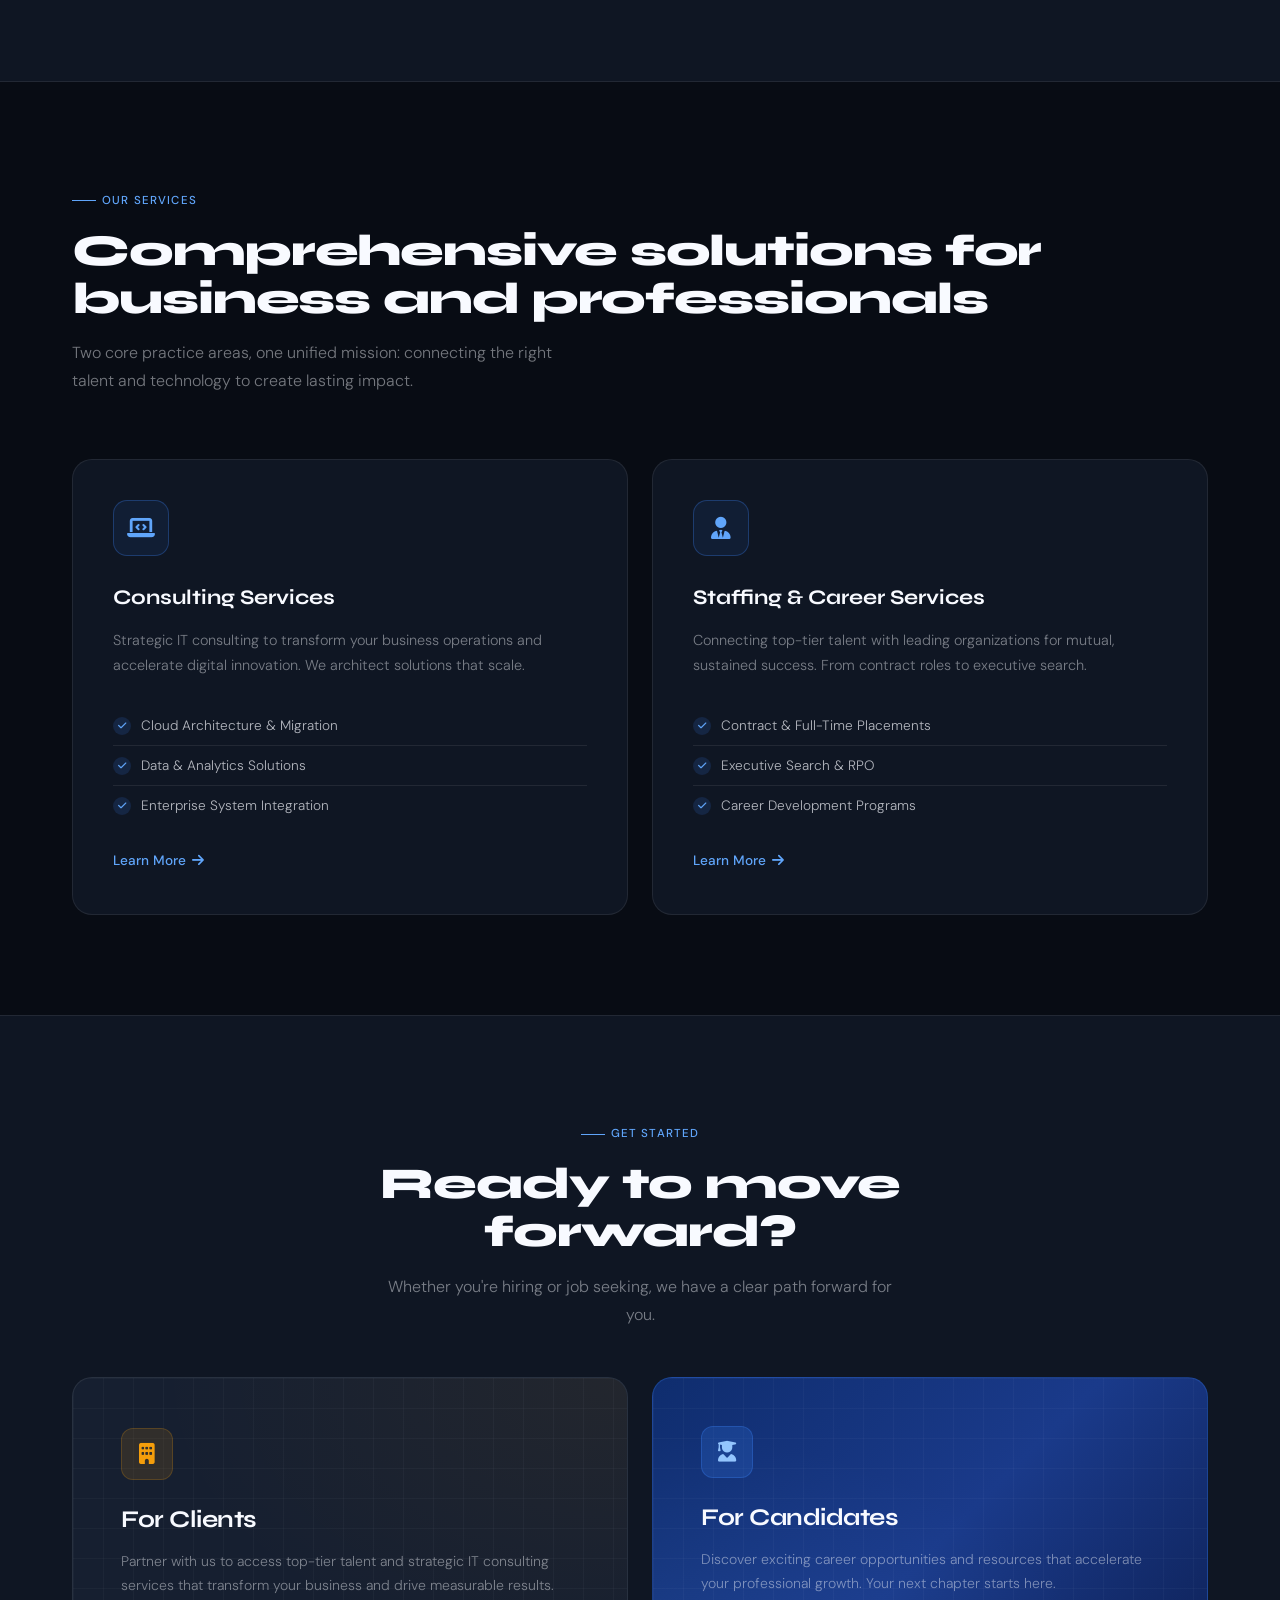
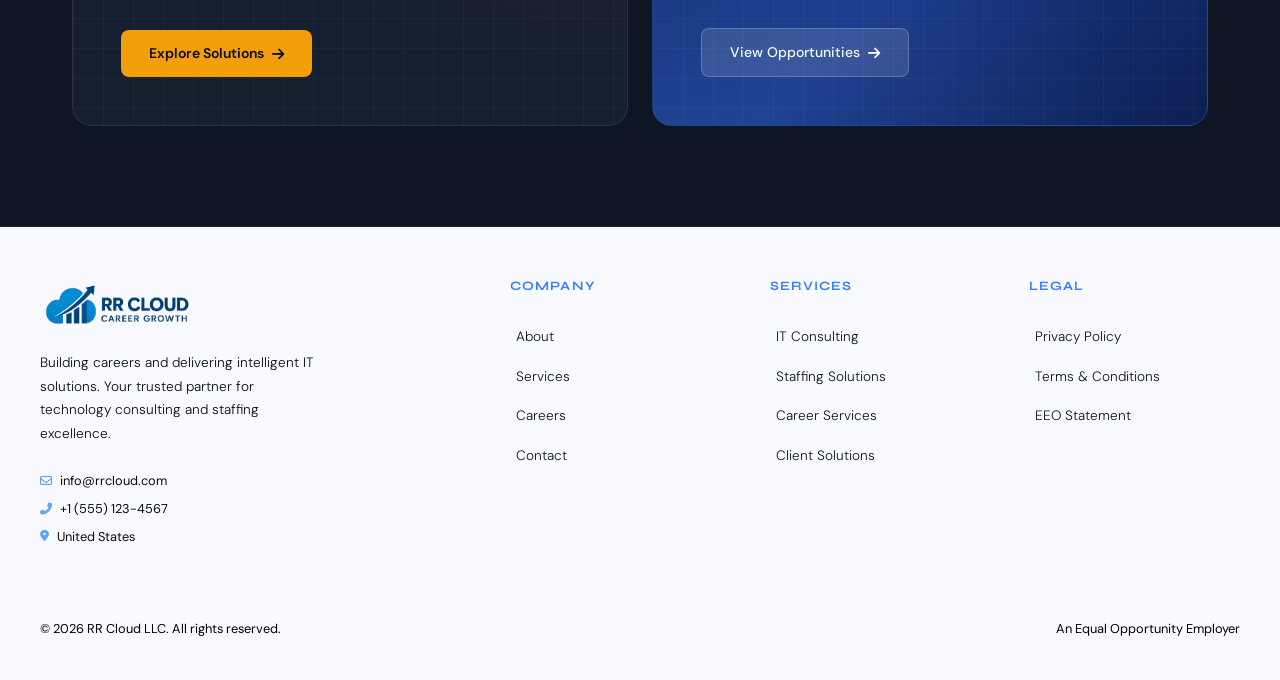
==== commit 3566be91: "Update index.html" ====
--- a/new/index.html
+++ b/new/index.html
@@ -769,7 +769,7 @@
   footer {
     background: var(--white);
     border-top: 1px solid var(--border);
-    padding: 5rem 2rem 2.5rem;
+    padding: 3rem 2rem 2.5rem;
     position: relative;
     z-index: 1;
   }
@@ -843,9 +843,9 @@
     display: flex;
     justify-content: space-between;
     align-items: center;
-    padding-top: 2rem;
+    padding-top: 1rem;
     font-size: 0.8rem;
-    color: rgba(248,250,255,0.25);
+    color: #000;
   }
 
   /* ─── SCROLL ANIMATIONS ─── */
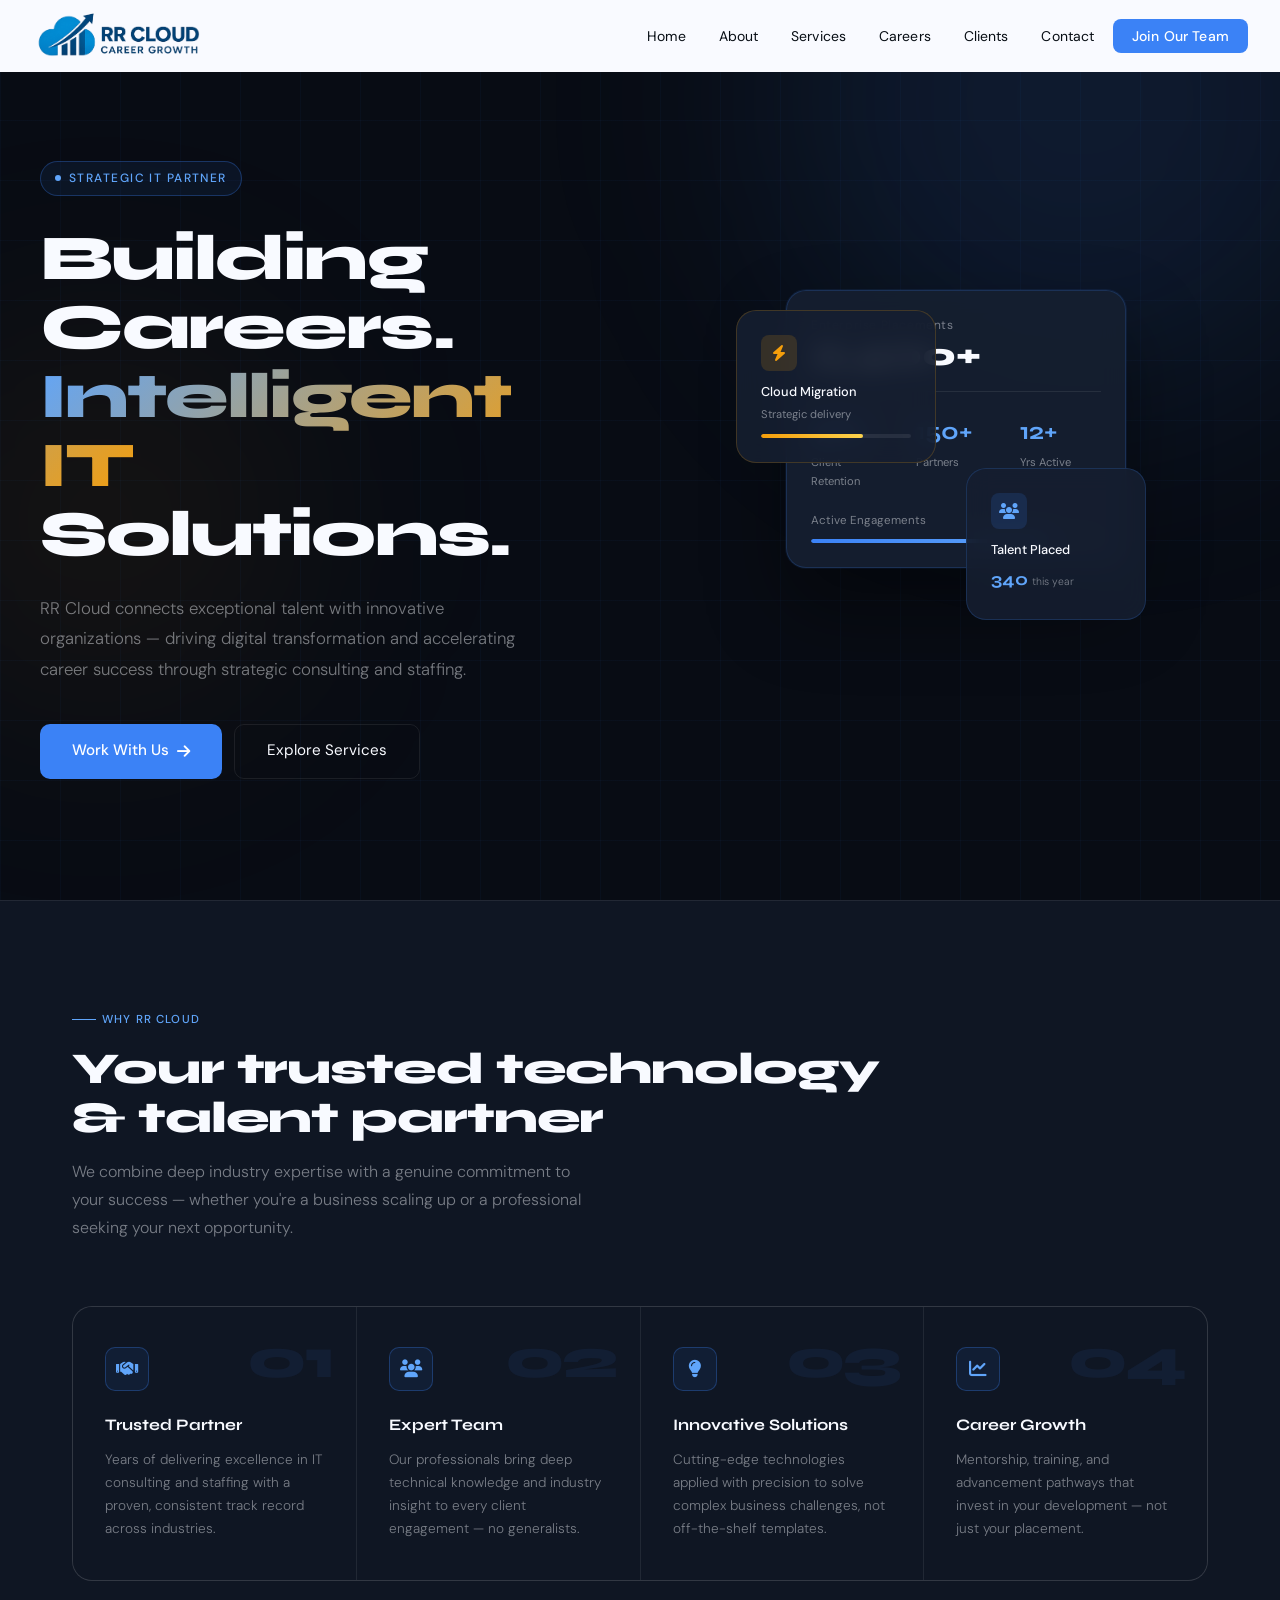
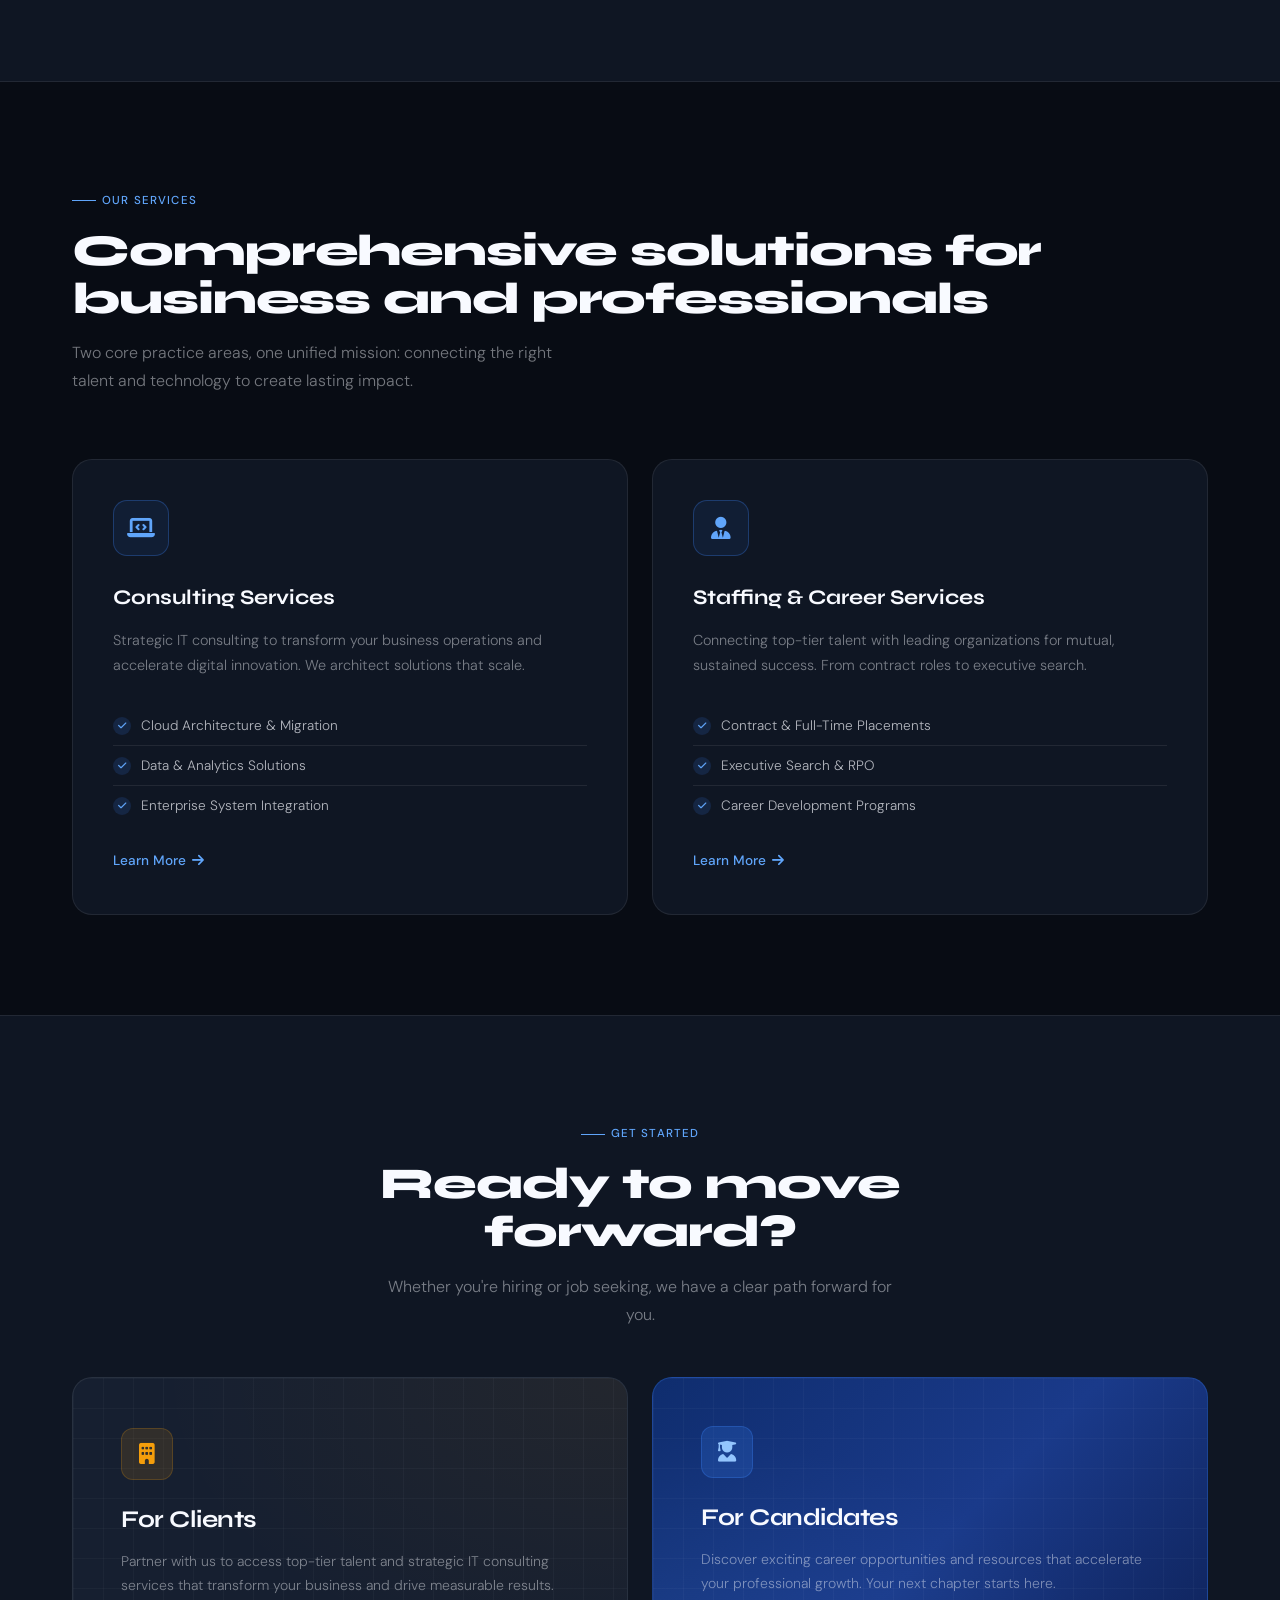
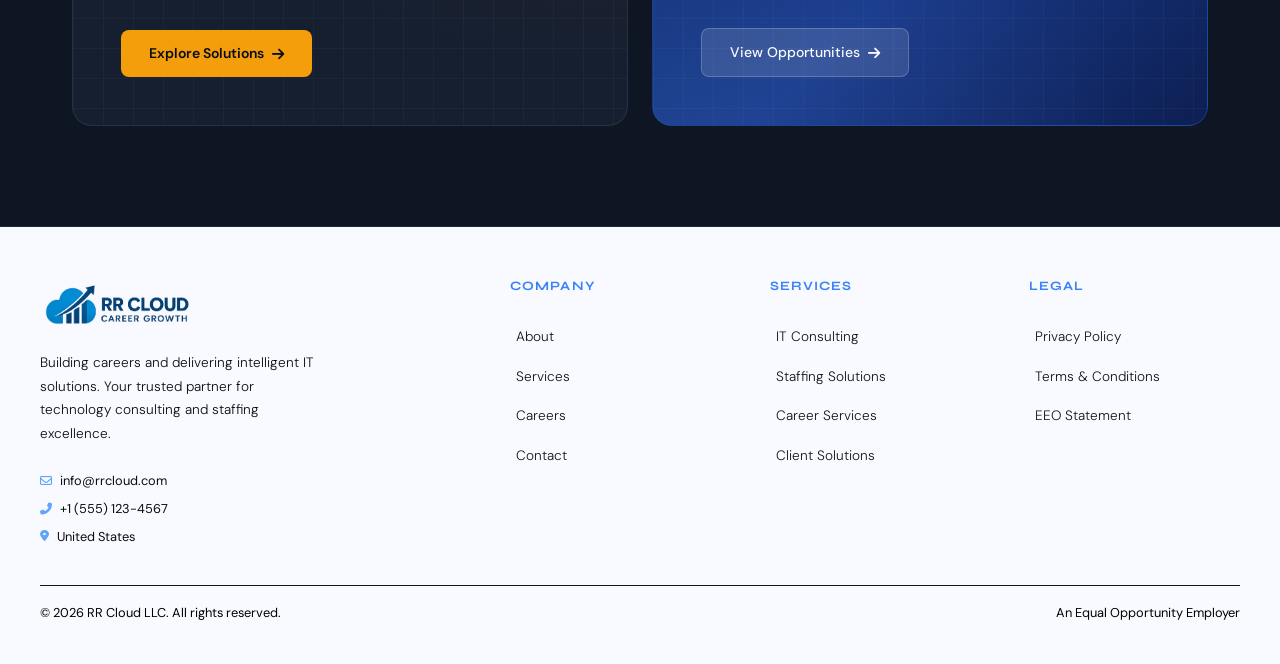
==== commit c336afa8: "Adjust footer padding and border styles" ====
--- a/new/index.html
+++ b/new/index.html
@@ -783,8 +783,8 @@
     display: grid;
     grid-template-columns: 2fr 1fr 1fr 1fr;
     gap: 3rem;
-    padding-bottom: 3rem;
-    border-bottom: 1px solid var(--border);
+    padding-bottom: 2rem;
+    border-bottom: 1px solid var(--ink2);
   }
 
   .footer-brand-text {
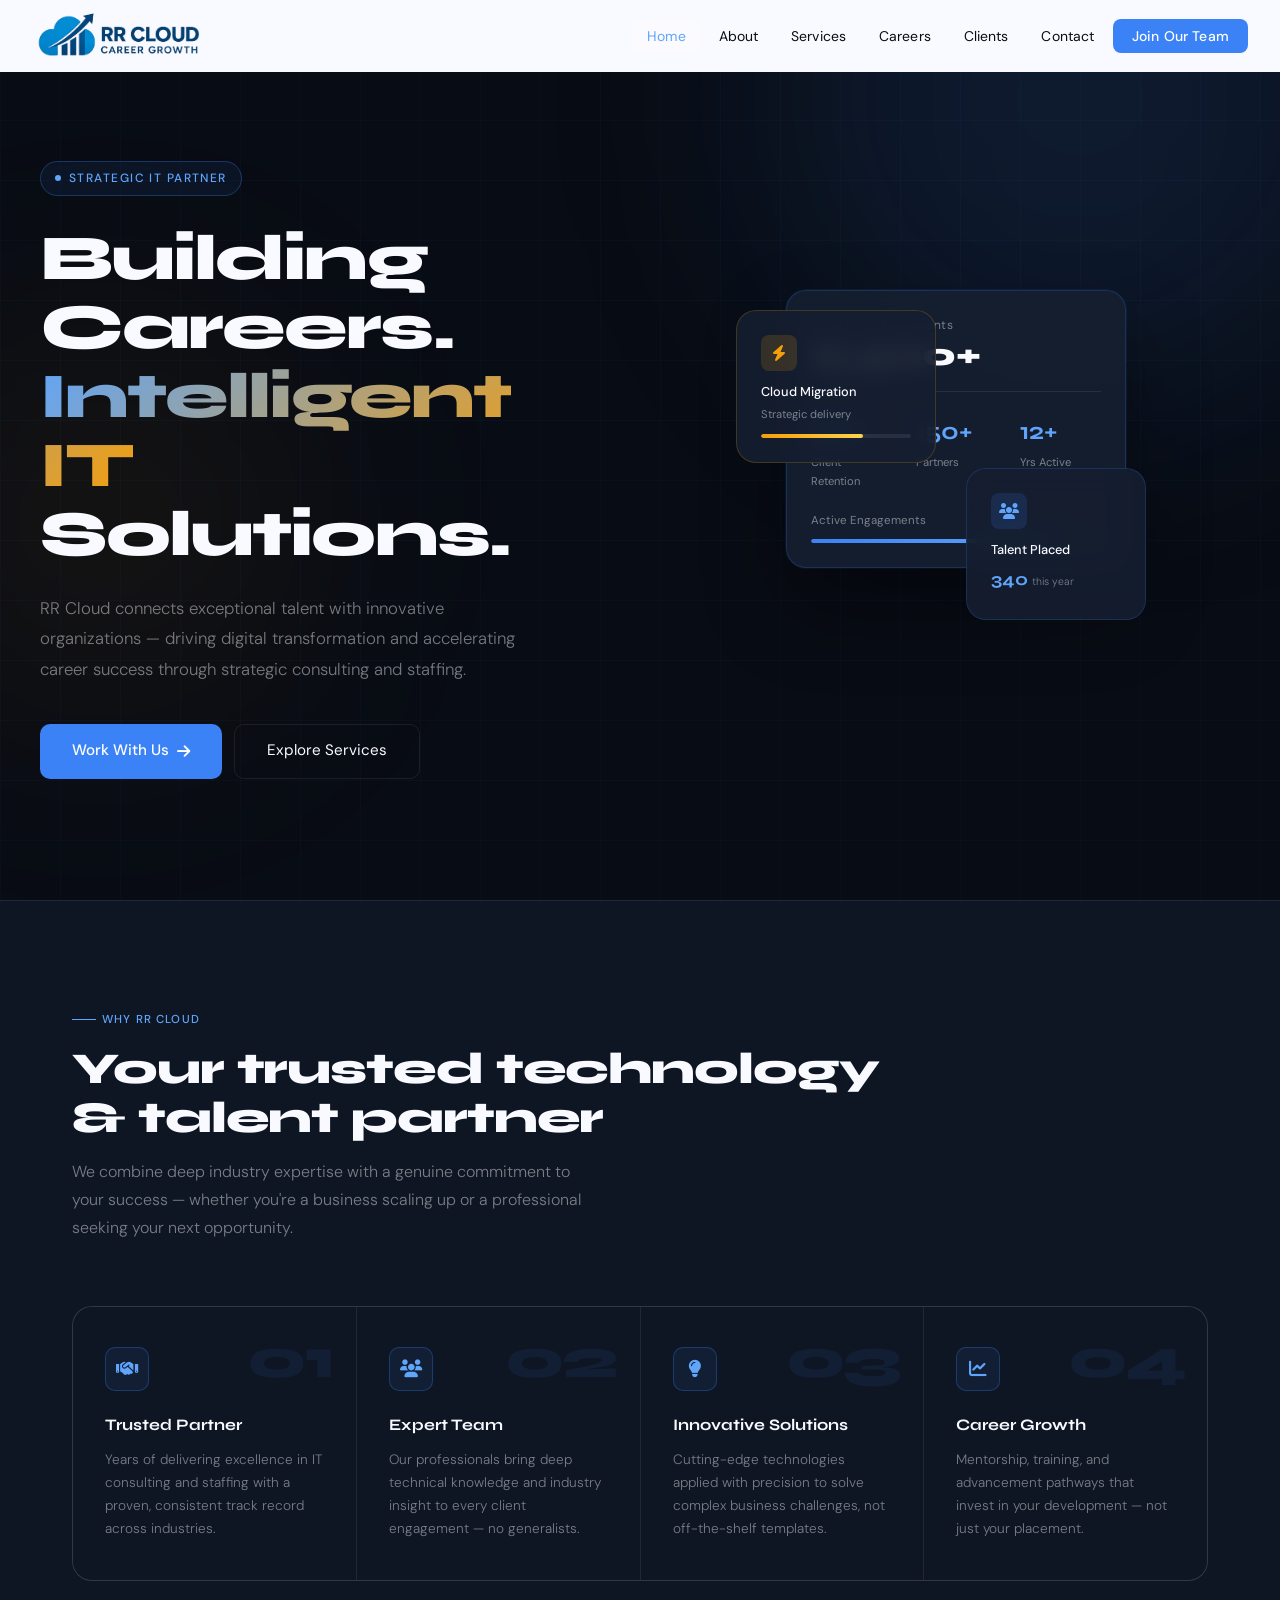
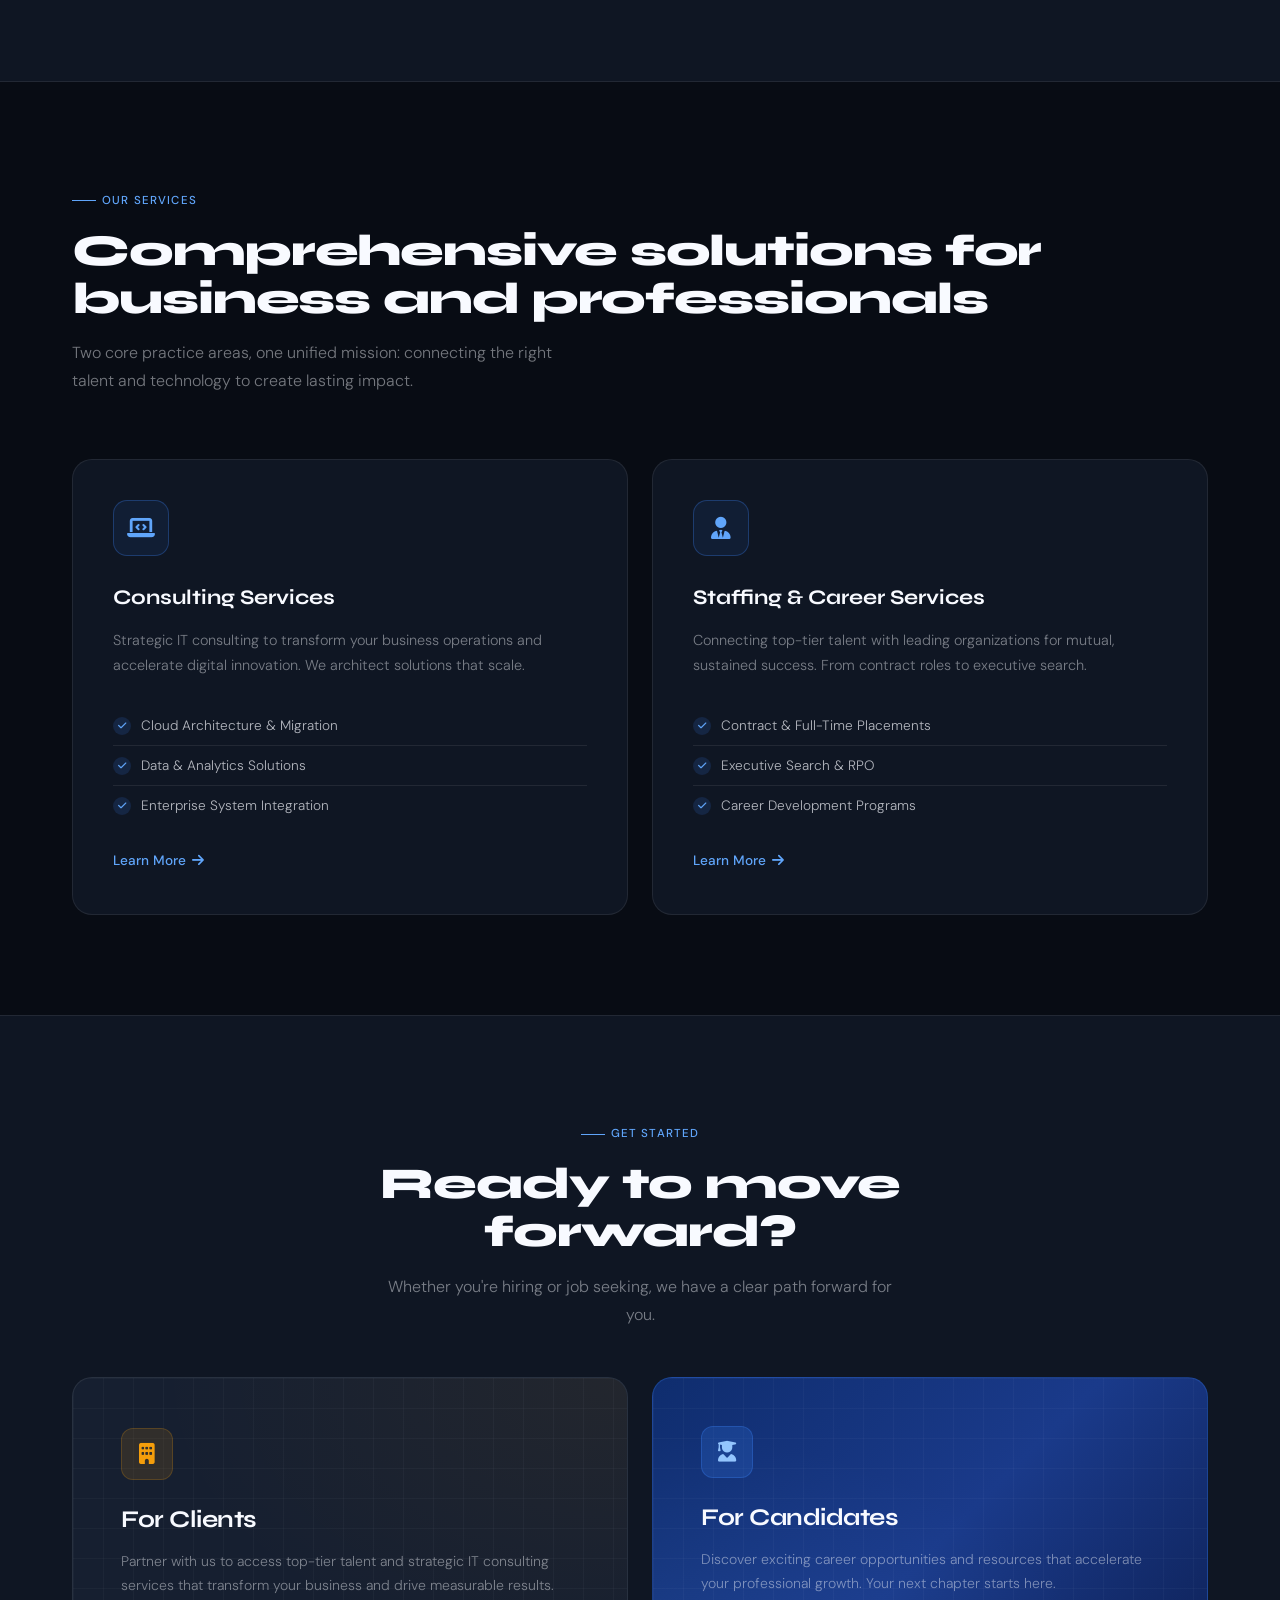
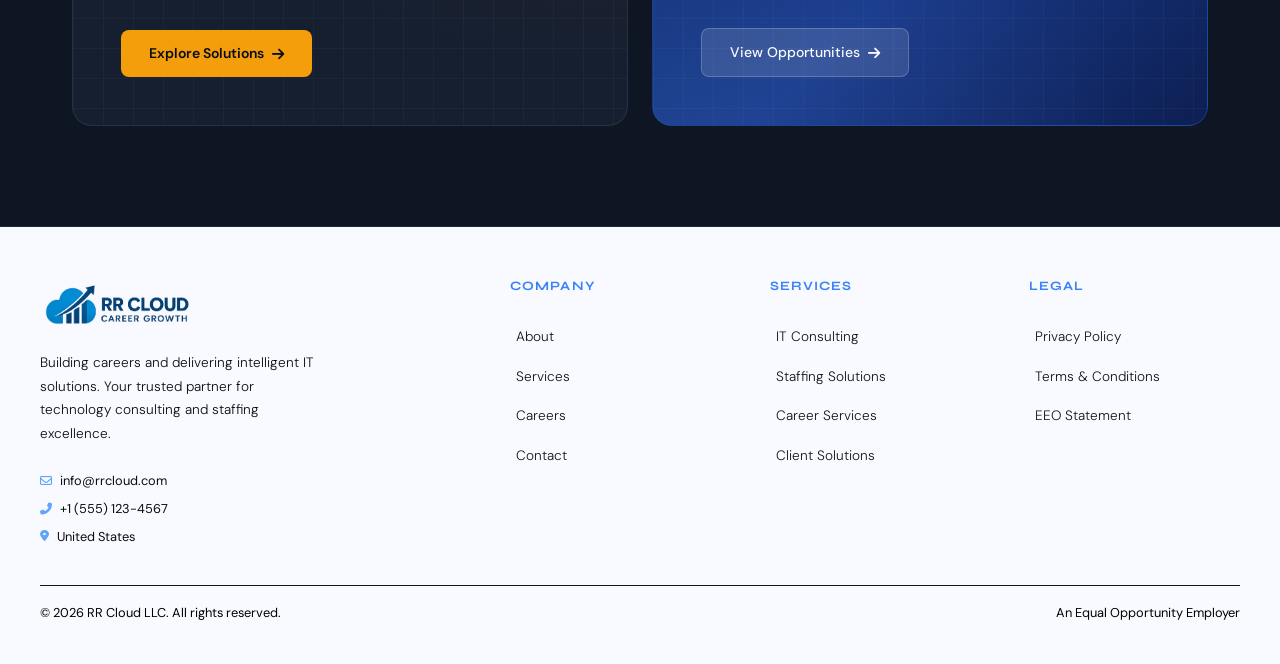
==== commit d302a896: "Update fmt.Println message from 'Hello' to 'Goodbye'" ====
--- a/new/index.html
+++ b/new/index.html
@@ -1,1133 +1,1368 @@
 <!DOCTYPE html>
 <html lang="en">
+
 <head>
-<meta charset="UTF-8">
-<meta name="viewport" content="width=device-width, initial-scale=1.0">
-<title>RR Cloud — Intelligent IT Solutions</title>
-<link href="https://fonts.googleapis.com/css2?family=Syne:wght@400;600;700;800&family=DM+Sans:ital,opsz,wght@0,9..40,300;0,9..40,400;0,9..40,500;1,9..40,300&display=swap" rel="stylesheet">
-<link rel="stylesheet" href="https://cdnjs.cloudflare.com/ajax/libs/font-awesome/6.5.0/css/all.min.css">
-<style>
-  :root {
-    --ink: #080c14;
-    --ink2: #0f1623;
-    --ink3: #161f30;
-    --surface: #1a2540;
-    --accent: #3b82f6;
-    --accent2: #60a5fa;
-    --gold: #f59e0b;
-    --white: #f8faff;
-    --muted: rgba(248,250,255,0.45);
-    --border: rgba(248,250,255,0.08);
-    --border2: rgba(59,130,246,0.3);
-    --r: 12px;
-    --r2: 20px;
-  }
-
-  *, *::before, *::after { box-sizing: border-box; margin: 0; padding: 0; }
-
-  html { scroll-behavior: smooth; }
-
-  body {
-    font-family: 'DM Sans', sans-serif;
-    background: var(--ink);
-    color: var(--white);
-    line-height: 1.7;
-    overflow-x: hidden;
-  }
-
-  /* ─── GRID LINES ─── */
-  body::before {
-    content: '';
-    position: fixed;
-    inset: 0;
-    background-image:
-      linear-gradient(rgba(59,130,246,0.04) 1px, transparent 1px),
-      linear-gradient(90deg, rgba(59,130,246,0.04) 1px, transparent 1px);
-    background-size: 60px 60px;
-    pointer-events: none;
-    z-index: 0;
-  }
-
-  /* ─── GLOW ORBS ─── */
-  .orb {
-    position: fixed;
-    border-radius: 50%;
-    filter: blur(120px);
-    pointer-events: none;
-    z-index: 0;
-  }
-  .orb-1 { width: 600px; height: 600px; background: rgba(59,130,246,0.12); top: -200px; right: -100px; }
-  .orb-2 { width: 400px; height: 400px; background: rgba(245,158,11,0.06); bottom: 20%; left: -100px; }
-
-  /* ─── NAV ─── */
-  nav {
-    position: fixed;
-    top: 0; left: 0; right: 0;
-    z-index: 100;
-    padding: 0 2rem;
-    height: 72px;
-    display: flex;
-    align-items: center;
-    justify-content: space-between;
-    border-bottom: 1px solid var(--border);
-    background: #F9FAFF;
-    backdrop-filter: blur(20px);
-    transition: all 0.3s ease;
-  }
-
-  .logo {
-    display: flex;
-    align-items: center;
-    gap: 10px;
-    text-decoration: none;
-    font-family: 'Syne', sans-serif;
-    font-weight: 800;
-    font-size: 1.2rem;
-    color: var(--white);
-    letter-spacing: -0.02em;
-  }
-
-  .logo-badge {
-    width: 36px; height: 36px;
-    background: var(--accent);
-    border-radius: 8px;
-    display: flex; align-items: center; justify-content: center;
-    font-size: 0.85rem;
-    font-weight: 800;
-    color: #fff;
-    position: relative;
-    overflow: hidden;
-  }
-
-  .logo-badge::after {
-    content: '';
-    position: absolute;
-    inset: 0;
-    background: linear-gradient(135deg, rgba(255,255,255,0.25) 0%, transparent 60%);
-  }
-
-  .nav-links {
-    display: flex;
-    align-items: center;
-    gap: 0.25rem;
-    list-style: none;
-  }
-
-  .nav-links a {
-    text-decoration: none;
-    color: #070D14;
-    font-size: 0.875rem;
-    font-weight: 400;
-    padding: 0.5rem 0.9rem;
-    border-radius: 8px;
-    transition: all 0.2s;
-    letter-spacing: 0.01em;
-  }
-
-  .nav-links a:hover {
-    color: #60A6FA;
-    background: var(--border);
-  }
-
-  .btn-nav {
-    background: var(--accent);
-    color: #fff !important;
-    border-radius: 8px !important;
-    font-weight: 500 !important;
-    padding: 0.5rem 1.2rem !important;
-    transition: all 0.2s !important;
-  }
-
-  .btn-nav:hover {
-    background: var(--accent2) !important;
-    transform: translateY(-1px);
-    box-shadow: 0 8px 25px rgba(59,130,246,0.35) !important;
-  }
-
-  /* ─── HERO ─── */
-  .hero {
-    min-height: 100vh;
-    display: flex;
-    align-items: center;
-    padding: 120px 2rem 80px;
-    position: relative;
-    z-index: 1;
-  }
-
-  .hero-inner {
-    max-width: 1200px;
-    margin: 0 auto;
-    width: 100%;
-    display: grid;
-    grid-template-columns: 1fr 1fr;
-    gap: 4rem;
-    align-items: center;
-  }
-
-  .hero-visual {
-    position: relative;
-    height: 420px;
-    display: flex;
-    align-items: center;
-    justify-content: center;
-  }
-
-  .hero-placeholder {
-    width: 100%;
-    height: 100%;
-    background: linear-gradient(135deg, rgba(59,130,246,0.1) 0%, rgba(96,165,250,0.05) 100%);
-    border: 1px solid var(--border2);
-    border-radius: var(--r2);
-    display: flex;
-    align-items: center;
-    justify-content: center;
-    color: var(--accent2);
-    font-size: 4rem;
-  }
-
-  .eyebrow {
-    display: inline-flex;
-    align-items: center;
-    gap: 8px;
-    font-size: 0.75rem;
-    font-weight: 500;
-    letter-spacing: 0.12em;
-    text-transform: uppercase;
-    color: var(--accent2);
-    border: 1px solid var(--border2);
-    background: rgba(59,130,246,0.08);
-    padding: 6px 14px;
-    border-radius: 100px;
-    margin-bottom: 1.75rem;
-  }
-
-  .eyebrow-dot {
-    width: 6px; height: 6px;
-    background: var(--accent2);
-    border-radius: 50%;
-    animation: pulse 2s infinite;
-  }
-
-  @keyframes pulse {
-    0%, 100% { opacity: 1; transform: scale(1); }
-    50% { opacity: 0.5; transform: scale(0.8); }
-  }
-
-  h1 {
-    font-family: 'Syne', sans-serif;
-    font-size: clamp(2.5rem, 5vw, 4rem);
-    font-weight: 800;
-    line-height: 1.08;
-    letter-spacing: -0.03em;
-    color: var(--white);
-    margin-bottom: 1.5rem;
-  }
-
-  h1 .highlight {
-    background: linear-gradient(135deg, var(--accent2) 0%, var(--gold) 100%);
-    -webkit-background-clip: text;
-    -webkit-text-fill-color: transparent;
-    background-clip: text;
-  }
-
-  .hero-lead {
-    font-size: 1.05rem;
-    color: var(--muted);
-    max-width: 480px;
-    margin-bottom: 2.5rem;
-    line-height: 1.8;
-    font-weight: 300;
-  }
-
-  .btn-group { display: flex; gap: 12px; flex-wrap: wrap; }
-
-  .btn-primary-custom {
-    background: var(--accent);
-    color: #fff;
-    border: none;
-    padding: 0.85rem 2rem;
-    border-radius: 10px;
-    font-family: 'DM Sans', sans-serif;
-    font-size: 0.95rem;
-    font-weight: 500;
-    cursor: pointer;
-    text-decoration: none;
-    display: inline-flex;
-    align-items: center;
-    gap: 8px;
-    transition: all 0.25s;
-    position: relative;
-    overflow: hidden;
-  }
-
-  .btn-primary-custom::before {
-    content: '';
-    position: absolute;
-    inset: 0;
-    background: linear-gradient(135deg, rgba(255,255,255,0.15) 0%, transparent 60%);
-    opacity: 0;
-    transition: opacity 0.25s;
-  }
-
-  .btn-primary-custom:hover {
-    transform: translateY(-2px);
-    box-shadow: 0 12px 35px rgba(59,130,246,0.4);
-  }
-  .btn-primary-custom:hover::before { opacity: 1; }
-
-  .btn-ghost {
-    background: transparent;
-    color: var(--white);
-    border: 1px solid var(--border);
-    padding: 0.85rem 2rem;
-    border-radius: 10px;
-    font-family: 'DM Sans', sans-serif;
-    font-size: 0.95rem;
-    font-weight: 400;
-    cursor: pointer;
-    text-decoration: none;
-    display: inline-flex;
-    align-items: center;
-    gap: 8px;
-    transition: all 0.25s;
-  }
-
-  .btn-ghost:hover {
-    border-color: rgba(248,250,255,0.3);
-    background: var(--border);
-  }
-
-  /* ─── HERO VISUAL ─── */
-  .hero-visual {
-    position: relative;
-  }
-
-  .hero-card-stack {
-    position: relative;
-    height: 420px;
-  }
-
-  .hcard {
-    position: absolute;
-    border-radius: var(--r2);
-    border: 1px solid var(--border);
-    background: rgba(26,37,64,0.7);
-    backdrop-filter: blur(12px);
-    padding: 1.5rem;
-    transition: transform 0.4s ease;
-  }
-
-  .hcard:hover { transform: translateY(-8px); }
-
-  .hcard-main {
-    width: 340px;
-    left: 50%;
-    top: 30px;
-    transform: translateX(-50%);
-    z-index: 3;
-    background: rgba(22,31,48,0.95);
-    border-color: rgba(59,130,246,0.2);
-    box-shadow: 0 40px 80px rgba(0,0,0,0.4), 0 0 0 1px rgba(59,130,246,0.1);
-  }
-
-  .hcard-float1 {
-    width: 200px;
-    right: 20px;
-    top: 50px;
-    z-index: 4;
-    background: rgba(22,31,48,0.9);
-    border-color: rgba(245,158,11,0.2);
-    animation: float1 5s ease-in-out infinite;
-  }
-
-  .hcard-float2 {
-    width: 180px;
-    left: 10px;
-    bottom: 60px;
-    z-index: 4;
-    background: rgba(22,31,48,0.9);
-    border-color: rgba(59,130,246,0.2);
-    animation: float2 6s ease-in-out infinite;
-  }
-
-  @keyframes float1 {
-    0%, 100% { transform: translateY(0); }
-    50% { transform: translateY(-12px); }
-  }
-  @keyframes float2 {
-    0%, 100% { transform: translateY(0); }
-    50% { transform: translateY(12px); }
-  }
-
-  .metric {
-    font-family: 'Syne', sans-serif;
-    font-size: 2rem;
-    font-weight: 800;
-    color: var(--white);
-    line-height: 1;
-    margin-bottom: 4px;
-  }
-
-  .metric-label {
-    font-size: 0.75rem;
-    color: var(--muted);
-    font-weight: 400;
-    letter-spacing: 0.05em;
-  }
-
-  .stat-row {
-    display: flex;
-    gap: 1.5rem;
-    margin-top: 1.25rem;
-    padding-top: 1.25rem;
-    border-top: 1px solid var(--border);
-  }
-
-  .stat { flex: 1; }
-  .stat-num {
-    font-family: 'Syne', sans-serif;
-    font-size: 1.5rem;
-    font-weight: 700;
-    color: var(--accent2);
-  }
-  .stat-lbl { font-size: 0.7rem; color: var(--muted); }
-
-  .mini-icon {
-    width: 36px; height: 36px;
-    border-radius: 8px;
-    display: flex; align-items: center; justify-content: center;
-    font-size: 1rem;
-    margin-bottom: 10px;
-  }
-
-  .mini-icon.amber { background: rgba(245,158,11,0.15); color: var(--gold); }
-  .mini-icon.blue { background: rgba(59,130,246,0.15); color: var(--accent2); }
-
-  .mini-label {
-    font-size: 0.8rem;
-    font-weight: 500;
-    color: var(--white);
-    margin-bottom: 2px;
-  }
-  .mini-sub { font-size: 0.7rem; color: var(--muted); }
-
-  .progress-bar-wrap {
-    height: 4px;
-    background: var(--border);
-    border-radius: 2px;
-    margin-top: 8px;
-    overflow: hidden;
-  }
-  .progress-fill {
-    height: 100%;
-    border-radius: 2px;
-    background: linear-gradient(90deg, var(--accent), var(--accent2));
-    animation: fillBar 2.5s ease forwards;
-    width: 0;
-  }
-  @keyframes fillBar {
-    to { width: var(--w); }
-  }
-
-  /* ─── SECTION SHARED ─── */
-  section { position: relative; z-index: 1; }
-
-  .section-wrap {
-    max-width: 1200px;
-    margin: 0 auto;
-    padding: 100px 2rem;
-  }
-
-  .section-badge {
-    display: inline-flex;
-    align-items: center;
-    gap: 6px;
-    font-size: 0.72rem;
-    font-weight: 500;
-    letter-spacing: 0.1em;
-    text-transform: uppercase;
-    color: var(--accent2);
-    margin-bottom: 1rem;
-  }
-
-  .section-badge::before {
-    content: '';
-    display: block;
-    width: 24px; height: 1px;
-    background: var(--accent2);
-  }
-
-  h2 {
-    font-family: 'Syne', sans-serif;
-    font-size: clamp(1.8rem, 3.5vw, 2.75rem);
-    font-weight: 800;
-    letter-spacing: -0.025em;
-    line-height: 1.1;
-    color: var(--white);
-    margin-bottom: 1rem;
-  }
-
-  .section-sub {
-    font-size: 1rem;
-    color: var(--muted);
-    max-width: 520px;
-    font-weight: 300;
-    line-height: 1.75;
-  }
-
-  /* ─── WHY CHOOSE US ─── */
-  .why-section { background: var(--ink2); border-top: 1px solid var(--border); border-bottom: 1px solid var(--border); }
-
-  .why-grid {
-    display: grid;
-    grid-template-columns: repeat(4, 1fr);
-    gap: 1px;
-    background: var(--border);
-    border: 1px solid var(--border);
-    border-radius: var(--r2);
-    overflow: hidden;
-    margin-top: 4rem;
-  }
-
-  .why-item {
-    background: var(--ink2);
-    padding: 2.5rem 2rem;
-    position: relative;
-    overflow: hidden;
-    transition: background 0.3s;
-  }
-
-  .why-item:hover { background: var(--ink3); }
-
-  .why-item::before {
-    content: '';
-    position: absolute;
-    bottom: 0; left: 0; right: 0;
-    height: 2px;
-    background: linear-gradient(90deg, var(--accent), transparent);
-    opacity: 0;
-    transition: opacity 0.3s;
-  }
-
-  .why-item:hover::before { opacity: 1; }
-
-  .why-num {
-    font-family: 'Syne', sans-serif;
-    font-size: 3.5rem;
-    font-weight: 800;
-    color: rgba(59,130,246,0.08);
-    line-height: 1;
-    position: absolute;
-    top: 1.5rem; right: 1.5rem;
-    letter-spacing: -0.05em;
-    transition: color 0.3s;
-  }
-
-  .why-item:hover .why-num { color: rgba(59,130,246,0.15); }
-
-  .why-icon {
-    width: 44px; height: 44px;
-    border-radius: 10px;
-    border: 1px solid var(--border2);
-    background: rgba(59,130,246,0.08);
-    display: flex; align-items: center; justify-content: center;
-    color: var(--accent2);
-    font-size: 1.1rem;
-    margin-bottom: 1.25rem;
-  }
-
-  .why-title {
-    font-family: 'Syne', sans-serif;
-    font-size: 1rem;
-    font-weight: 700;
-    color: var(--white);
-    margin-bottom: 0.6rem;
-  }
-
-  .why-text { font-size: 0.85rem; color: var(--muted); font-weight: 300; line-height: 1.7; }
-
-  /* ─── SERVICES ─── */
-  .services-section { background: var(--ink); }
-
-  .services-grid {
-    display: grid;
-    grid-template-columns: 1fr 1fr;
-    gap: 1.5rem;
-    margin-top: 4rem;
-  }
-
-  .service-card {
-    border: 1px solid var(--border);
-    border-radius: var(--r2);
-    padding: 2.5rem;
-    background: var(--ink2);
-    position: relative;
-    overflow: hidden;
-    transition: all 0.3s;
-    cursor: default;
-  }
-
-  .service-card::before {
-    content: '';
-    position: absolute;
-    top: -1px; left: 2rem; right: 2rem;
-    height: 2px;
-    background: linear-gradient(90deg, transparent, var(--accent), transparent);
-    opacity: 0;
-    transition: opacity 0.3s;
-  }
-
-  .service-card:hover {
-    border-color: rgba(59,130,246,0.25);
-    transform: translateY(-4px);
-    box-shadow: 0 24px 60px rgba(0,0,0,0.3);
-  }
-
-  .service-card:hover::before { opacity: 1; }
-
-  .service-icon-wrap {
-    width: 56px; height: 56px;
-    border-radius: 14px;
-    border: 1px solid var(--border2);
-    background: rgba(59,130,246,0.08);
-    display: flex; align-items: center; justify-content: center;
-    color: var(--accent2);
-    font-size: 1.4rem;
-    margin-bottom: 1.5rem;
-    transition: all 0.3s;
-  }
-
-  .service-card:hover .service-icon-wrap {
-    background: rgba(59,130,246,0.15);
-    box-shadow: 0 0 0 4px rgba(59,130,246,0.08);
-  }
-
-  .service-title {
-    font-family: 'Syne', sans-serif;
-    font-size: 1.3rem;
-    font-weight: 700;
-    color: var(--white);
-    margin-bottom: 0.75rem;
-  }
-
-  .service-desc { font-size: 0.9rem; color: var(--muted); font-weight: 300; margin-bottom: 1.75rem; line-height: 1.75; }
-
-  .service-list { list-style: none; }
-
-  .service-list li {
-    display: flex;
-    align-items: center;
-    gap: 10px;
-    font-size: 0.85rem;
-    color: rgba(248,250,255,0.7);
-    padding: 0.5rem 0;
-    border-bottom: 1px solid var(--border);
-    font-weight: 300;
-  }
-
-  .service-list li:last-child { border-bottom: none; }
-
-  .check-icon {
-    width: 18px; height: 18px;
-    background: rgba(59,130,246,0.15);
-    border-radius: 50%;
-    display: flex; align-items: center; justify-content: center;
-    color: var(--accent2);
-    font-size: 0.6rem;
-    flex-shrink: 0;
-  }
-
-  .learn-link {
-    display: inline-flex;
-    align-items: center;
-    gap: 6px;
-    font-size: 0.85rem;
-    font-weight: 500;
-    color: var(--accent2);
-    text-decoration: none;
-    margin-top: 1.5rem;
-    transition: gap 0.2s;
-  }
-
-  .learn-link:hover { gap: 10px; }
-
-  /* ─── CTA DUAL ─── */
-  .cta-section { background: var(--ink2); border-top: 1px solid var(--border); border-bottom: 1px solid var(--border); }
-
-  .cta-grid {
-    display: grid;
-    grid-template-columns: 1fr 1fr;
-    gap: 1.5rem;
-    margin-top: 3rem;
-  }
-
-  .cta-card {
-    border-radius: var(--r2);
-    padding: 3rem;
-    position: relative;
-    overflow: hidden;
-    min-height: 320px;
-    display: flex;
-    flex-direction: column;
-    justify-content: flex-end;
-  }
-
-  .cta-dark {
-    background: var(--ink3);
-    border: 1px solid var(--border);
-  }
-
-  .cta-blue {
-    background: linear-gradient(135deg, #0f2d6e 0%, #1a3a8a 50%, #0d1f52 100%);
-    border: 1px solid rgba(59,130,246,0.25);
-  }
-
-  .cta-dark::before {
-    content: '';
-    position: absolute;
-    inset: 0;
-    background: radial-gradient(ellipse at top right, rgba(245,158,11,0.06) 0%, transparent 60%);
-  }
-
-  .cta-blue::before {
-    content: '';
-    position: absolute;
-    inset: 0;
-    background: radial-gradient(ellipse at bottom left, rgba(96,165,250,0.1) 0%, transparent 60%);
-  }
-
-  .cta-grid-bg {
-    position: absolute;
-    inset: 0;
-    background-image:
-      linear-gradient(rgba(248,250,255,0.03) 1px, transparent 1px),
-      linear-gradient(90deg, rgba(248,250,255,0.03) 1px, transparent 1px);
-    background-size: 30px 30px;
-  }
-
-  .cta-content { position: relative; z-index: 1; }
-
-  .cta-icon {
-    width: 52px; height: 52px;
-    border-radius: 12px;
-    display: flex; align-items: center; justify-content: center;
-    font-size: 1.3rem;
-    margin-bottom: 1.25rem;
-  }
-
-  .cta-dark .cta-icon { background: rgba(245,158,11,0.12); color: var(--gold); border: 1px solid rgba(245,158,11,0.2); }
-  .cta-blue .cta-icon { background: rgba(59,130,246,0.2); color: #93c5fd; border: 1px solid rgba(59,130,246,0.3); }
-
-  .cta-title {
-    font-family: 'Syne', sans-serif;
-    font-size: 1.5rem;
-    font-weight: 700;
-    color: var(--white);
-    margin-bottom: 0.6rem;
-    letter-spacing: -0.02em;
-  }
-
-  .cta-sub { font-size: 0.875rem; color: var(--muted); font-weight: 300; margin-bottom: 2rem; line-height: 1.7; }
-
-  .btn-cta-dark {
-    background: var(--gold);
-    color: var(--ink);
-    border: none;
-    padding: 0.75rem 1.75rem;
-    border-radius: 8px;
-    font-family: 'DM Sans', sans-serif;
-    font-weight: 600;
-    font-size: 0.875rem;
-    cursor: pointer;
-    text-decoration: none;
-    display: inline-flex;
-    align-items: center;
-    gap: 8px;
-    transition: all 0.25s;
-  }
-  .btn-cta-dark:hover { transform: translateY(-2px); box-shadow: 0 10px 30px rgba(245,158,11,0.35); }
-
-  .btn-cta-light {
-    background: rgba(255,255,255,0.12);
-    color: var(--white);
-    border: 1px solid rgba(255,255,255,0.2);
-    padding: 0.75rem 1.75rem;
-    border-radius: 8px;
-    font-family: 'DM Sans', sans-serif;
-    font-weight: 500;
-    font-size: 0.875rem;
-    cursor: pointer;
-    text-decoration: none;
-    display: inline-flex;
-    align-items: center;
-    gap: 8px;
-    transition: all 0.25s;
-  }
-  .btn-cta-light:hover { background: rgba(255,255,255,0.2); transform: translateY(-2px); }
-
-  /* ─── FOOTER ─── */
-  footer {
-    background: var(--white);
-    border-top: 1px solid var(--border);
-    padding: 3rem 2rem 2.5rem;
-    position: relative;
-    z-index: 1;
-  }
-
-  .footer-inner {
-    max-width: 1200px;
-    margin: 0 auto;
-  }
-
-  .footer-top {
-    display: grid;
-    grid-template-columns: 2fr 1fr 1fr 1fr;
-    gap: 3rem;
-    padding-bottom: 2rem;
-    border-bottom: 1px solid var(--ink2);
-  }
-
-  .footer-brand-text {
-    font-size: 0.85rem;
-    color: var(--ink);
-    font-weight: 300;
-    line-height: 1.75;
-    margin: 1rem 0 1.5rem;
-    max-width: 280px;
-  }
-
-  .contact-line {
-    display: flex;
-    align-items: center;
-    gap: 8px;
-    font-size: 0.8rem;
-    color: var(--ink);
-    margin-bottom: 6px;
-  }
-
-  .contact-line i { color: var(--accent2); font-size: 0.75rem; }
-
-  .footer-heading {
-    font-family: 'Syne', sans-serif;
-    font-size: 0.8rem;
-    font-weight: 700;
-    letter-spacing: 0.08em;
-    text-transform: uppercase;
-    color: var(--accent);
-    margin-bottom: 1.25rem;
-  }
-
-  .footer-links { list-style: none; }
-  .footer-links li { margin-bottom: 0.6rem; }
-  .footer-links a {
-    font-size: 0.85rem;
-    color: var(--ink2);
-    text-decoration: none;
-    font-weight: 300;
-    transition: color 0.2s;
-    display: inline-flex;
-    align-items: center;
-    gap: 6px;
-  }
-  .footer-links a::before {
-    content: '';
-    width: 0;
-    height: 1px;
-    background: var(--accent2);
-    transition: width 0.2s;
-  }
-  .footer-links a:hover { color: var(--white); }
-  .footer-links a:hover::before { width: 12px; }
-
-  .footer-bottom {
-    display: flex;
-    justify-content: space-between;
-    align-items: center;
-    padding-top: 1rem;
-    font-size: 0.8rem;
-    color: #000;
-  }
-
-  /* ─── SCROLL ANIMATIONS ─── */
-  .fade-up {
-    opacity: 0;
-    transform: translateY(30px);
-    transition: opacity 0.7s ease, transform 0.7s ease;
-  }
-  .fade-up.visible {
-    opacity: 1;
-    transform: translateY(0);
-  }
-
-  /* ─── MOBILE ─── */
-  @media (max-width: 900px) {
-    .hero-inner { grid-template-columns: 1fr; }
-    .hero-visual { display: none; }
-    .why-grid { grid-template-columns: 1fr 1fr; }
-    .services-grid, .cta-grid { grid-template-columns: 1fr; }
-    .footer-top { grid-template-columns: 1fr 1fr; gap: 2rem; }
-    nav { padding: 0 1rem; }
-    .nav-links { display: none; }
-  }
-
-  @media (max-width: 600px) {
-    .why-grid { grid-template-columns: 1fr; }
-    .footer-top { grid-template-columns: 1fr; }
-  }
-</style>
+  <meta charset="UTF-8">
+  <meta name="viewport" content="width=device-width, initial-scale=1.0">
+  <title>RR Cloud — Intelligent IT Solutions</title>
+  <link
+    href="https://fonts.googleapis.com/css2?family=Syne:wght@400;600;700;800&family=DM+Sans:ital,opsz,wght@0,9..40,300;0,9..40,400;0,9..40,500;1,9..40,300&display=swap"
+    rel="stylesheet">
+  <link rel="stylesheet" href="https://cdnjs.cloudflare.com/ajax/libs/font-awesome/6.5.0/css/all.min.css">
+  <style>
+    :root {
+      --ink: #080c14;
+      --ink2: #0f1623;
+      --ink3: #161f30;
+      --surface: #1a2540;
+      --accent: #3b82f6;
+      --accent2: #60a5fa;
+      --gold: #f59e0b;
+      --white: #f8faff;
+      --muted: rgba(248, 250, 255, 0.45);
+      --border: rgba(248, 250, 255, 0.08);
+      --border2: rgba(59, 130, 246, 0.3);
+      --r: 12px;
+      --r2: 20px;
+    }
+
+    *,
+    *::before,
+    *::after {
+      box-sizing: border-box;
+      margin: 0;
+      padding: 0;
+    }
+
+    html {
+      scroll-behavior: smooth;
+    }
+
+    body {
+      font-family: 'DM Sans', sans-serif;
+      background: var(--ink);
+      color: var(--white);
+      line-height: 1.7;
+      overflow-x: hidden;
+    }
+
+    /* ─── GRID LINES ─── */
+    body::before {
+      content: '';
+      position: fixed;
+      inset: 0;
+      background-image:
+        linear-gradient(rgba(59, 130, 246, 0.04) 1px, transparent 1px),
+        linear-gradient(90deg, rgba(59, 130, 246, 0.04) 1px, transparent 1px);
+      background-size: 60px 60px;
+      pointer-events: none;
+      z-index: 0;
+    }
+
+    /* ─── GLOW ORBS ─── */
+    .orb {
+      position: fixed;
+      border-radius: 50%;
+      filter: blur(120px);
+      pointer-events: none;
+      z-index: 0;
+    }
+
+    .orb-1 {
+      width: 600px;
+      height: 600px;
+      background: rgba(59, 130, 246, 0.12);
+      top: -200px;
+      right: -100px;
+    }
+
+    .orb-2 {
+      width: 400px;
+      height: 400px;
+      background: rgba(245, 158, 11, 0.06);
+      bottom: 20%;
+      left: -100px;
+    }
+
+    /* ─── NAV ─── */
+    nav {
+      position: fixed;
+      top: 0;
+      left: 0;
+      right: 0;
+      z-index: 100;
+      padding: 0 2rem;
+      height: 72px;
+      display: flex;
+      align-items: center;
+      justify-content: space-between;
+      border-bottom: 1px solid var(--border);
+      background: #F9FAFF;
+      backdrop-filter: blur(20px);
+      transition: all 0.3s ease;
+    }
+
+    .logo {
+      display: flex;
+      align-items: center;
+      gap: 10px;
+      text-decoration: none;
+      font-family: 'Syne', sans-serif;
+      font-weight: 800;
+      font-size: 1.2rem;
+      color: var(--white);
+      letter-spacing: -0.02em;
+    }
+
+    .logo-badge {
+      width: 36px;
+      height: 36px;
+      background: var(--accent);
+      border-radius: 8px;
+      display: flex;
+      align-items: center;
+      justify-content: center;
+      font-size: 0.85rem;
+      font-weight: 800;
+      color: #fff;
+      position: relative;
+      overflow: hidden;
+    }
+
+    .logo-badge::after {
+      content: '';
+      position: absolute;
+      inset: 0;
+      background: linear-gradient(135deg, rgba(255, 255, 255, 0.25) 0%, transparent 60%);
+    }
+
+    .nav-links {
+      display: flex;
+      align-items: center;
+      gap: 0.25rem;
+      list-style: none;
+    }
+
+    .nav-links a {
+      text-decoration: none;
+      color: #070D14;
+      font-size: 0.875rem;
+      font-weight: 400;
+      padding: 0.5rem 0.9rem;
+      border-radius: 8px;
+      transition: all 0.2s;
+      letter-spacing: 0.01em;
+    }
+
+    .nav-links a:hover,
+    .nav-links a.active {
+      color: #60A6FA;
+      background: var(--border);
+    }
+
+    .btn-nav {
+      background: var(--accent);
+      color: #fff !important;
+      border-radius: 8px !important;
+      font-weight: 500 !important;
+      padding: 0.5rem 1.2rem !important;
+      transition: all 0.2s !important;
+    }
+
+    .btn-nav:hover {
+      background: var(--accent2) !important;
+      transform: translateY(-1px);
+      box-shadow: 0 8px 25px rgba(59, 130, 246, 0.35) !important;
+    }
+
+    /* ─── HERO ─── */
+    .hero {
+      min-height: 100vh;
+      display: flex;
+      align-items: center;
+      padding: 120px 2rem 80px;
+      position: relative;
+      z-index: 1;
+    }
+
+    .hero-inner {
+      max-width: 1200px;
+      margin: 0 auto;
+      width: 100%;
+      display: grid;
+      grid-template-columns: 1fr 1fr;
+      gap: 4rem;
+      align-items: center;
+    }
+
+    .hero-visual {
+      position: relative;
+      height: 420px;
+      display: flex;
+      align-items: center;
+      justify-content: center;
+    }
+
+    .hero-placeholder {
+      width: 100%;
+      height: 100%;
+      background: linear-gradient(135deg, rgba(59, 130, 246, 0.1) 0%, rgba(96, 165, 250, 0.05) 100%);
+      border: 1px solid var(--border2);
+      border-radius: var(--r2);
+      display: flex;
+      align-items: center;
+      justify-content: center;
+      color: var(--accent2);
+      font-size: 4rem;
+    }
+
+    .eyebrow {
+      display: inline-flex;
+      align-items: center;
+      gap: 8px;
+      font-size: 0.75rem;
+      font-weight: 500;
+      letter-spacing: 0.12em;
+      text-transform: uppercase;
+      color: var(--accent2);
+      border: 1px solid var(--border2);
+      background: rgba(59, 130, 246, 0.08);
+      padding: 6px 14px;
+      border-radius: 100px;
+      margin-bottom: 1.75rem;
+    }
+
+    .eyebrow-dot {
+      width: 6px;
+      height: 6px;
+      background: var(--accent2);
+      border-radius: 50%;
+      animation: pulse 2s infinite;
+    }
+
+    @keyframes pulse {
+
+      0%,
+      100% {
+        opacity: 1;
+        transform: scale(1);
+      }
+
+      50% {
+        opacity: 0.5;
+        transform: scale(0.8);
+      }
+    }
+
+    h1 {
+      font-family: 'Syne', sans-serif;
+      font-size: clamp(2.5rem, 5vw, 4rem);
+      font-weight: 800;
+      line-height: 1.08;
+      letter-spacing: -0.03em;
+      color: var(--white);
+      margin-bottom: 1.5rem;
+    }
+
+    h1 .highlight {
+      background: linear-gradient(135deg, var(--accent2) 0%, var(--gold) 100%);
+      -webkit-background-clip: text;
+      -webkit-text-fill-color: transparent;
+      background-clip: text;
+    }
+
+    .hero-lead {
+      font-size: 1.05rem;
+      color: var(--muted);
+      max-width: 480px;
+      margin-bottom: 2.5rem;
+      line-height: 1.8;
+      font-weight: 300;
+    }
+
+    .btn-group {
+      display: flex;
+      gap: 12px;
+      flex-wrap: wrap;
+    }
+
+    .btn-primary-custom {
+      background: var(--accent);
+      color: #fff;
+      border: none;
+      padding: 0.85rem 2rem;
+      border-radius: 10px;
+      font-family: 'DM Sans', sans-serif;
+      font-size: 0.95rem;
+      font-weight: 500;
+      cursor: pointer;
+      text-decoration: none;
+      display: inline-flex;
+      align-items: center;
+      gap: 8px;
+      transition: all 0.25s;
+      position: relative;
+      overflow: hidden;
+    }
+
+    .btn-primary-custom::before {
+      content: '';
+      position: absolute;
+      inset: 0;
+      background: linear-gradient(135deg, rgba(255, 255, 255, 0.15) 0%, transparent 60%);
+      opacity: 0;
+      transition: opacity 0.25s;
+    }
+
+    .btn-primary-custom:hover {
+      transform: translateY(-2px);
+      box-shadow: 0 12px 35px rgba(59, 130, 246, 0.4);
+    }
+
+    .btn-primary-custom:hover::before {
+      opacity: 1;
+    }
+
+    .btn-ghost {
+      background: transparent;
+      color: var(--white);
+      border: 1px solid var(--border);
+      padding: 0.85rem 2rem;
+      border-radius: 10px;
+      font-family: 'DM Sans', sans-serif;
+      font-size: 0.95rem;
+      font-weight: 400;
+      cursor: pointer;
+      text-decoration: none;
+      display: inline-flex;
+      align-items: center;
+      gap: 8px;
+      transition: all 0.25s;
+    }
+
+    .btn-ghost:hover {
+      border-color: rgba(248, 250, 255, 0.3);
+      background: var(--border);
+    }
+
+    /* ─── HERO VISUAL ─── */
+    .hero-visual {
+      position: relative;
+    }
+
+    .hero-card-stack {
+      position: relative;
+      height: 420px;
+    }
+
+    .hcard {
+      position: absolute;
+      border-radius: var(--r2);
+      border: 1px solid var(--border);
+      background: rgba(26, 37, 64, 0.7);
+      backdrop-filter: blur(12px);
+      padding: 1.5rem;
+      transition: transform 0.4s ease;
+    }
+
+    .hcard:hover {
+      transform: translateY(-8px);
+    }
+
+    .hcard-main {
+      width: 340px;
+      left: 50%;
+      top: 30px;
+      transform: translateX(-50%);
+      z-index: 3;
+      background: rgba(22, 31, 48, 0.95);
+      border-color: rgba(59, 130, 246, 0.2);
+      box-shadow: 0 40px 80px rgba(0, 0, 0, 0.4), 0 0 0 1px rgba(59, 130, 246, 0.1);
+    }
+
+    .hcard-float1 {
+      width: 200px;
+      right: 20px;
+      top: 50px;
+      z-index: 4;
+      background: rgba(22, 31, 48, 0.9);
+      border-color: rgba(245, 158, 11, 0.2);
+      animation: float1 5s ease-in-out infinite;
+    }
+
+    .hcard-float2 {
+      width: 180px;
+      left: 10px;
+      bottom: 60px;
+      z-index: 4;
+      background: rgba(22, 31, 48, 0.9);
+      border-color: rgba(59, 130, 246, 0.2);
+      animation: float2 6s ease-in-out infinite;
+    }
+
+    @keyframes float1 {
+
+      0%,
+      100% {
+        transform: translateY(0);
+      }
+
+      50% {
+        transform: translateY(-12px);
+      }
+    }
+
+    @keyframes float2 {
+
+      0%,
+      100% {
+        transform: translateY(0);
+      }
+
+      50% {
+        transform: translateY(12px);
+      }
+    }
+
+    .metric {
+      font-family: 'Syne', sans-serif;
+      font-size: 2rem;
+      font-weight: 800;
+      color: var(--white);
+      line-height: 1;
+      margin-bottom: 4px;
+    }
+
+    .metric-label {
+      font-size: 0.75rem;
+      color: var(--muted);
+      font-weight: 400;
+      letter-spacing: 0.05em;
+    }
+
+    .stat-row {
+      display: flex;
+      gap: 1.5rem;
+      margin-top: 1.25rem;
+      padding-top: 1.25rem;
+      border-top: 1px solid var(--border);
+    }
+
+    .stat {
+      flex: 1;
+    }
+
+    .stat-num {
+      font-family: 'Syne', sans-serif;
+      font-size: 1.5rem;
+      font-weight: 700;
+      color: var(--accent2);
+    }
+
+    .stat-lbl {
+      font-size: 0.7rem;
+      color: var(--muted);
+    }
+
+    .mini-icon {
+      width: 36px;
+      height: 36px;
+      border-radius: 8px;
+      display: flex;
+      align-items: center;
+      justify-content: center;
+      font-size: 1rem;
+      margin-bottom: 10px;
+    }
+
+    .mini-icon.amber {
+      background: rgba(245, 158, 11, 0.15);
+      color: var(--gold);
+    }
+
+    .mini-icon.blue {
+      background: rgba(59, 130, 246, 0.15);
+      color: var(--accent2);
+    }
+
+    .mini-label {
+      font-size: 0.8rem;
+      font-weight: 500;
+      color: var(--white);
+      margin-bottom: 2px;
+    }
+
+    .mini-sub {
+      font-size: 0.7rem;
+      color: var(--muted);
+    }
+
+    .progress-bar-wrap {
+      height: 4px;
+      background: var(--border);
+      border-radius: 2px;
+      margin-top: 8px;
+      overflow: hidden;
+    }
+
+    .progress-fill {
+      height: 100%;
+      border-radius: 2px;
+      background: linear-gradient(90deg, var(--accent), var(--accent2));
+      animation: fillBar 2.5s ease forwards;
+      width: 0;
+    }
+
+    @keyframes fillBar {
+      to {
+        width: var(--w);
+      }
+    }
+
+    /* ─── SECTION SHARED ─── */
+    section {
+      position: relative;
+      z-index: 1;
+    }
+
+    .section-wrap {
+      max-width: 1200px;
+      margin: 0 auto;
+      padding: 100px 2rem;
+    }
+
+    .section-badge {
+      display: inline-flex;
+      align-items: center;
+      gap: 6px;
+      font-size: 0.72rem;
+      font-weight: 500;
+      letter-spacing: 0.1em;
+      text-transform: uppercase;
+      color: var(--accent2);
+      margin-bottom: 1rem;
+    }
+
+    .section-badge::before {
+      content: '';
+      display: block;
+      width: 24px;
+      height: 1px;
+      background: var(--accent2);
+    }
+
+    h2 {
+      font-family: 'Syne', sans-serif;
+      font-size: clamp(1.8rem, 3.5vw, 2.75rem);
+      font-weight: 800;
+      letter-spacing: -0.025em;
+      line-height: 1.1;
+      color: var(--white);
+      margin-bottom: 1rem;
+    }
+
+    .section-sub {
+      font-size: 1rem;
+      color: var(--muted);
+      max-width: 520px;
+      font-weight: 300;
+      line-height: 1.75;
+    }
+
+    /* ─── WHY CHOOSE US ─── */
+    .why-section {
+      background: var(--ink2);
+      border-top: 1px solid var(--border);
+      border-bottom: 1px solid var(--border);
+    }
+
+    .why-grid {
+      display: grid;
+      grid-template-columns: repeat(4, 1fr);
+      gap: 1px;
+      background: var(--border);
+      border: 1px solid var(--border);
+      border-radius: var(--r2);
+      overflow: hidden;
+      margin-top: 4rem;
+    }
+
+    .why-item {
+      background: var(--ink2);
+      padding: 2.5rem 2rem;
+      position: relative;
+      overflow: hidden;
+      transition: background 0.3s;
+    }
+
+    .why-item:hover {
+      background: var(--ink3);
+    }
+
+    .why-item::before {
+      content: '';
+      position: absolute;
+      bottom: 0;
+      left: 0;
+      right: 0;
+      height: 2px;
+      background: linear-gradient(90deg, var(--accent), transparent);
+      opacity: 0;
+      transition: opacity 0.3s;
+    }
+
+    .why-item:hover::before {
+      opacity: 1;
+    }
+
+    .why-num {
+      font-family: 'Syne', sans-serif;
+      font-size: 3.5rem;
+      font-weight: 800;
+      color: rgba(59, 130, 246, 0.08);
+      line-height: 1;
+      position: absolute;
+      top: 1.5rem;
+      right: 1.5rem;
+      letter-spacing: -0.05em;
+      transition: color 0.3s;
+    }
+
+    .why-item:hover .why-num {
+      color: rgba(59, 130, 246, 0.15);
+    }
+
+    .why-icon {
+      width: 44px;
+      height: 44px;
+      border-radius: 10px;
+      border: 1px solid var(--border2);
+      background: rgba(59, 130, 246, 0.08);
+      display: flex;
+      align-items: center;
+      justify-content: center;
+      color: var(--accent2);
+      font-size: 1.1rem;
+      margin-bottom: 1.25rem;
+    }
+
+    .why-title {
+      font-family: 'Syne', sans-serif;
+      font-size: 1rem;
+      font-weight: 700;
+      color: var(--white);
+      margin-bottom: 0.6rem;
+    }
+
+    .why-text {
+      font-size: 0.85rem;
+      color: var(--muted);
+      font-weight: 300;
+      line-height: 1.7;
+    }
+
+    /* ─── SERVICES ─── */
+    .services-section {
+      background: var(--ink);
+    }
+
+    .services-grid {
+      display: grid;
+      grid-template-columns: 1fr 1fr;
+      gap: 1.5rem;
+      margin-top: 4rem;
+    }
+
+    .service-card {
+      border: 1px solid var(--border);
+      border-radius: var(--r2);
+      padding: 2.5rem;
+      background: var(--ink2);
+      position: relative;
+      overflow: hidden;
+      transition: all 0.3s;
+      cursor: default;
+    }
+
+    .service-card::before {
+      content: '';
+      position: absolute;
+      top: -1px;
+      left: 2rem;
+      right: 2rem;
+      height: 2px;
+      background: linear-gradient(90deg, transparent, var(--accent), transparent);
+      opacity: 0;
+      transition: opacity 0.3s;
+    }
+
+    .service-card:hover {
+      border-color: rgba(59, 130, 246, 0.25);
+      transform: translateY(-4px);
+      box-shadow: 0 24px 60px rgba(0, 0, 0, 0.3);
+    }
+
+    .service-card:hover::before {
+      opacity: 1;
+    }
+
+    .service-icon-wrap {
+      width: 56px;
+      height: 56px;
+      border-radius: 14px;
+      border: 1px solid var(--border2);
+      background: rgba(59, 130, 246, 0.08);
+      display: flex;
+      align-items: center;
+      justify-content: center;
+      color: var(--accent2);
+      font-size: 1.4rem;
+      margin-bottom: 1.5rem;
+      transition: all 0.3s;
+    }
+
+    .service-card:hover .service-icon-wrap {
+      background: rgba(59, 130, 246, 0.15);
+      box-shadow: 0 0 0 4px rgba(59, 130, 246, 0.08);
+    }
+
+    .service-title {
+      font-family: 'Syne', sans-serif;
+      font-size: 1.3rem;
+      font-weight: 700;
+      color: var(--white);
+      margin-bottom: 0.75rem;
+    }
+
+    .service-desc {
+      font-size: 0.9rem;
+      color: var(--muted);
+      font-weight: 300;
+      margin-bottom: 1.75rem;
+      line-height: 1.75;
+    }
+
+    .service-list {
+      list-style: none;
+    }
+
+    .service-list li {
+      display: flex;
+      align-items: center;
+      gap: 10px;
+      font-size: 0.85rem;
+      color: rgba(248, 250, 255, 0.7);
+      padding: 0.5rem 0;
+      border-bottom: 1px solid var(--border);
+      font-weight: 300;
+    }
+
+    .service-list li:last-child {
+      border-bottom: none;
+    }
+
+    .check-icon {
+      width: 18px;
+      height: 18px;
+      background: rgba(59, 130, 246, 0.15);
+      border-radius: 50%;
+      display: flex;
+      align-items: center;
+      justify-content: center;
+      color: var(--accent2);
+      font-size: 0.6rem;
+      flex-shrink: 0;
+    }
+
+    .learn-link {
+      display: inline-flex;
+      align-items: center;
+      gap: 6px;
+      font-size: 0.85rem;
+      font-weight: 500;
+      color: var(--accent2);
+      text-decoration: none;
+      margin-top: 1.5rem;
+      transition: gap 0.2s;
+    }
+
+    .learn-link:hover {
+      gap: 10px;
+    }
+
+    /* ─── CTA DUAL ─── */
+    .cta-section {
+      background: var(--ink2);
+      border-top: 1px solid var(--border);
+      border-bottom: 1px solid var(--border);
+    }
+
+    .cta-grid {
+      display: grid;
+      grid-template-columns: 1fr 1fr;
+      gap: 1.5rem;
+      margin-top: 3rem;
+    }
+
+    .cta-card {
+      border-radius: var(--r2);
+      padding: 3rem;
+      position: relative;
+      overflow: hidden;
+      min-height: 320px;
+      display: flex;
+      flex-direction: column;
+      justify-content: flex-end;
+    }
+
+    .cta-dark {
+      background: var(--ink3);
+      border: 1px solid var(--border);
+    }
+
+    .cta-blue {
+      background: linear-gradient(135deg, #0f2d6e 0%, #1a3a8a 50%, #0d1f52 100%);
+      border: 1px solid rgba(59, 130, 246, 0.25);
+    }
+
+    .cta-dark::before {
+      content: '';
+      position: absolute;
+      inset: 0;
+      background: radial-gradient(ellipse at top right, rgba(245, 158, 11, 0.06) 0%, transparent 60%);
+    }
+
+    .cta-blue::before {
+      content: '';
+      position: absolute;
+      inset: 0;
+      background: radial-gradient(ellipse at bottom left, rgba(96, 165, 250, 0.1) 0%, transparent 60%);
+    }
+
+    .cta-grid-bg {
+      position: absolute;
+      inset: 0;
+      background-image:
+        linear-gradient(rgba(248, 250, 255, 0.03) 1px, transparent 1px),
+        linear-gradient(90deg, rgba(248, 250, 255, 0.03) 1px, transparent 1px);
+      background-size: 30px 30px;
+    }
+
+    .cta-content {
+      position: relative;
+      z-index: 1;
+    }
+
+    .cta-icon {
+      width: 52px;
+      height: 52px;
+      border-radius: 12px;
+      display: flex;
+      align-items: center;
+      justify-content: center;
+      font-size: 1.3rem;
+      margin-bottom: 1.25rem;
+    }
+
+    .cta-dark .cta-icon {
+      background: rgba(245, 158, 11, 0.12);
+      color: var(--gold);
+      border: 1px solid rgba(245, 158, 11, 0.2);
+    }
+
+    .cta-blue .cta-icon {
+      background: rgba(59, 130, 246, 0.2);
+      color: #93c5fd;
+      border: 1px solid rgba(59, 130, 246, 0.3);
+    }
+
+    .cta-title {
+      font-family: 'Syne', sans-serif;
+      font-size: 1.5rem;
+      font-weight: 700;
+      color: var(--white);
+      margin-bottom: 0.6rem;
+      letter-spacing: -0.02em;
+    }
+
+    .cta-sub {
+      font-size: 0.875rem;
+      color: var(--muted);
+      font-weight: 300;
+      margin-bottom: 2rem;
+      line-height: 1.7;
+    }
+
+    .btn-cta-dark {
+      background: var(--gold);
+      color: var(--ink);
+      border: none;
+      padding: 0.75rem 1.75rem;
+      border-radius: 8px;
+      font-family: 'DM Sans', sans-serif;
+      font-weight: 600;
+      font-size: 0.875rem;
+      cursor: pointer;
+      text-decoration: none;
+      display: inline-flex;
+      align-items: center;
+      gap: 8px;
+      transition: all 0.25s;
+    }
+
+    .btn-cta-dark:hover {
+      transform: translateY(-2px);
+      box-shadow: 0 10px 30px rgba(245, 158, 11, 0.35);
+    }
+
+    .btn-cta-light {
+      background: rgba(255, 255, 255, 0.12);
+      color: var(--white);
+      border: 1px solid rgba(255, 255, 255, 0.2);
+      padding: 0.75rem 1.75rem;
+      border-radius: 8px;
+      font-family: 'DM Sans', sans-serif;
+      font-weight: 500;
+      font-size: 0.875rem;
+      cursor: pointer;
+      text-decoration: none;
+      display: inline-flex;
+      align-items: center;
+      gap: 8px;
+      transition: all 0.25s;
+    }
+
+    .btn-cta-light:hover {
+      background: rgba(255, 255, 255, 0.2);
+      transform: translateY(-2px);
+    }
+
+    /* ─── FOOTER ─── */
+    footer {
+      background: var(--white);
+      border-top: 1px solid var(--border);
+      padding: 3rem 2rem 2.5rem;
+      position: relative;
+      z-index: 1;
+    }
+
+    .footer-inner {
+      max-width: 1200px;
+      margin: 0 auto;
+    }
+
+    .footer-top {
+      display: grid;
+      grid-template-columns: 2fr 1fr 1fr 1fr;
+      gap: 3rem;
+      padding-bottom: 2rem;
+      border-bottom: 1px solid var(--ink2);
+    }
+
+    .footer-brand-text {
+      font-size: 0.85rem;
+      color: var(--ink);
+      font-weight: 300;
+      line-height: 1.75;
+      margin: 1rem 0 1.5rem;
+      max-width: 280px;
+    }
+
+    .contact-line {
+      display: flex;
+      align-items: center;
+      gap: 8px;
+      font-size: 0.8rem;
+      color: var(--ink);
+      margin-bottom: 6px;
+    }
+
+    .contact-line i {
+      color: var(--accent2);
+      font-size: 0.75rem;
+    }
+
+    .footer-heading {
+      font-family: 'Syne', sans-serif;
+      font-size: 0.8rem;
+      font-weight: 700;
+      letter-spacing: 0.08em;
+      text-transform: uppercase;
+      color: var(--accent);
+      margin-bottom: 1.25rem;
+    }
+
+    .footer-links {
+      list-style: none;
+    }
+
+    .footer-links li {
+      margin-bottom: 0.6rem;
+    }
+
+    .footer-links a {
+      font-size: 0.85rem;
+      color: var(--ink2);
+      text-decoration: none;
+      font-weight: 300;
+      transition: color 0.2s;
+      display: inline-flex;
+      align-items: center;
+      gap: 6px;
+    }
+
+    .footer-links a::before {
+      content: '';
+      width: 0;
+      height: 1px;
+      background: var(--accent2);
+      transition: width 0.2s;
+    }
+
+    .footer-links a:hover {
+      color: var(--accent2);
+    }
+
+    .footer-links a:hover::before {
+      width: 12px;
+    }
+
+    .footer-bottom {
+      display: flex;
+      justify-content: space-between;
+      align-items: center;
+      padding-top: 1rem;
+      font-size: 0.8rem;
+      color: #000;
+    }
+
+    /* ─── SCROLL ANIMATIONS ─── */
+    .fade-up {
+      opacity: 0;
+      transform: translateY(30px);
+      transition: opacity 0.7s ease, transform 0.7s ease;
+    }
+
+    .fade-up.visible {
+      opacity: 1;
+      transform: translateY(0);
+    }
+
+    /* ─── MOBILE ─── */
+    @media (max-width: 900px) {
+      .hero-inner {
+        grid-template-columns: 1fr;
+      }
+
+      .hero-visual {
+        display: none;
+      }
+
+      .why-grid {
+        grid-template-columns: 1fr 1fr;
+      }
+
+      .services-grid,
+      .cta-grid {
+        grid-template-columns: 1fr;
+      }
+
+      .footer-top {
+        grid-template-columns: 1fr 1fr;
+        gap: 2rem;
+      }
+
+      nav {
+        padding: 0 1rem;
+      }
+
+      .nav-links {
+        display: none;
+      }
+    }
+
+    @media (max-width: 600px) {
+      .why-grid {
+        grid-template-columns: 1fr;
+      }
+
+      .footer-top {
+        grid-template-columns: 1fr;
+      }
+    }
+  </style>
 </head>
+
 <body>
 
-<div class="orb orb-1"></div>
-<div class="orb orb-2"></div>
-
-<!-- NAV -->
-<nav>
-  <a href="index.html" class="logo">
-    <img src="../images/rr cloud logo.PNG" width="180" >
-  </a>
-  <ul class="nav-links">
-    <li><a href="index.html" class="active">Home</a></li>
-    <li><a href="about.html">About</a></li>
-    <li><a href="services.html">Services</a></li>
-    <li><a href="careers.html">Careers</a></li>
-    <li><a href="clients.html">Clients</a></li>
-    <li><a href="contact.html">Contact</a></li>
-    <li><a href="careers.html" class="btn-nav">Join Our Team</a></li>
-  </ul>
-</nav>
-
-<!-- HERO -->
-<section class="hero">
-  <div class="hero-inner">
-    <div class="hero-left">
-      <div class="eyebrow">
-        <span class="eyebrow-dot"></span>
-        Strategic IT Partner
+  <div class="orb orb-1"></div>
+  <div class="orb orb-2"></div>
+
+  <!-- NAV -->
+  <nav>
+    <a href="index.html" class="logo">
+      <img src="../images/rr cloud logo.PNG" width="180">
+    </a>
+    <ul class="nav-links">
+      <li><a href="index.html" class="active">Home</a></li>
+      <li><a href="about.html">About</a></li>
+      <li><a href="services.html">Services</a></li>
+      <li><a href="careers.html">Careers</a></li>
+      <li><a href="clients.html">Clients</a></li>
+      <li><a href="contact.html">Contact</a></li>
+      <li><a href="careers.html" class="btn-nav">Join Our Team</a></li>
+    </ul>
+  </nav>
+
+  <!-- HERO -->
+  <section class="hero">
+    <div class="hero-inner">
+      <div class="hero-left">
+        <div class="eyebrow">
+          <span class="eyebrow-dot"></span>
+          Strategic IT Partner
+        </div>
+        <h1>Building Careers.<br><span class="highlight">Intelligent IT</span><br>Solutions.</h1>
+        <p class="hero-lead">RR Cloud connects exceptional talent with innovative organizations — driving digital
+          transformation and accelerating career success through strategic consulting and staffing.</p>
+        <div class="btn-group">
+          <a href="services.html" class="btn-primary-custom">Work With Us <i class="fas fa-arrow-right"></i></a>
+          <a href="clients.html" class="btn-ghost">Explore Services</a>
+        </div>
       </div>
-      <h1>Building Careers.<br><span class="highlight">Intelligent IT</span><br>Solutions.</h1>
-      <p class="hero-lead">RR Cloud connects exceptional talent with innovative organizations — driving digital transformation and accelerating career success through strategic consulting and staffing.</p>
-      <div class="btn-group">
-        <a href="services.html" class="btn-primary-custom">Work With Us <i class="fas fa-arrow-right"></i></a>
-        <a href="clients.html" class="btn-ghost">Explore Services</a>
+      <div class="hero-visual">
+        <div class="hero-card-stack">
+
+          <!-- Main card -->
+          <div class="hcard hcard-main">
+            <div class="metric-label" style="margin-bottom:4px">Enterprise Placements</div>
+            <div class="metric">2,400+</div>
+            <div class="stat-row">
+              <div class="stat">
+                <div class="stat-num">98%</div>
+                <div class="stat-lbl">Client Retention</div>
+              </div>
+              <div class="stat">
+                <div class="stat-num">150+</div>
+                <div class="stat-lbl">Partners</div>
+              </div>
+              <div class="stat">
+                <div class="stat-num">12+</div>
+                <div class="stat-lbl">Yrs Active</div>
+              </div>
+            </div>
+            <div style="margin-top: 1.25rem;">
+              <div style="font-size: 0.72rem; color: var(--muted); margin-bottom: 6px;">Active Engagements</div>
+              <div class="progress-bar-wrap">
+                <div class="progress-fill" style="--w: 82%"></div>
+              </div>
+            </div>
+          </div>
+
+          <!-- Float 1 -->
+          <div class="hcard hcard-float1">
+            <div class="mini-icon amber"><i class="fas fa-bolt"></i></div>
+            <div class="mini-label">Cloud Migration</div>
+            <div class="mini-sub">Strategic delivery</div>
+            <div class="progress-bar-wrap" style="margin-top: 10px;">
+              <div class="progress-fill" style="--w: 68%; background: linear-gradient(90deg, #f59e0b, #fcd34d);"></div>
+            </div>
+          </div>
+
+          <!-- Float 2 -->
+          <div class="hcard hcard-float2">
+            <div class="mini-icon blue"><i class="fas fa-users"></i></div>
+            <div class="mini-label">Talent Placed</div>
+            <div class="mini-sub"
+              style="font-size: 1.1rem; font-family: 'Syne', sans-serif; color: var(--accent2); font-weight: 700; margin-top: 4px;">
+              340 <span
+                style="font-size:0.65rem; font-family:'DM Sans',sans-serif; color: var(--muted); font-weight:300">this
+                year</span></div>
+          </div>
+
+        </div>
       </div>
     </div>
-    <div class="hero-visual">
-      <div class="hero-card-stack">
-
-        <!-- Main card -->
-        <div class="hcard hcard-main">
-          <div class="metric-label" style="margin-bottom:4px">Enterprise Placements</div>
-          <div class="metric">2,400+</div>
-          <div class="stat-row">
-            <div class="stat">
-              <div class="stat-num">98%</div>
-              <div class="stat-lbl">Client Retention</div>
-            </div>
-            <div class="stat">
-              <div class="stat-num">150+</div>
-              <div class="stat-lbl">Partners</div>
-            </div>
-            <div class="stat">
-              <div class="stat-num">12+</div>
-              <div class="stat-lbl">Yrs Active</div>
-            </div>
-          </div>
-          <div style="margin-top: 1.25rem;">
-            <div style="font-size: 0.72rem; color: var(--muted); margin-bottom: 6px;">Active Engagements</div>
-            <div class="progress-bar-wrap">
-              <div class="progress-fill" style="--w: 82%"></div>
-            </div>
-          </div>
-        </div>
-
-        <!-- Float 1 -->
-        <div class="hcard hcard-float1">
-          <div class="mini-icon amber"><i class="fas fa-bolt"></i></div>
-          <div class="mini-label">Cloud Migration</div>
-          <div class="mini-sub">Strategic delivery</div>
-          <div class="progress-bar-wrap" style="margin-top: 10px;">
-            <div class="progress-fill" style="--w: 68%; background: linear-gradient(90deg, #f59e0b, #fcd34d);"></div>
-          </div>
-        </div>
-
-        <!-- Float 2 -->
-        <div class="hcard hcard-float2">
-          <div class="mini-icon blue"><i class="fas fa-users"></i></div>
-          <div class="mini-label">Talent Placed</div>
-          <div class="mini-sub" style="font-size: 1.1rem; font-family: 'Syne', sans-serif; color: var(--accent2); font-weight: 700; margin-top: 4px;">340 <span style="font-size:0.65rem; font-family:'DM Sans',sans-serif; color: var(--muted); font-weight:300">this year</span></div>
-        </div>
-
+  </section>
+
+  <!-- WHY CHOOSE US -->
+  <section class="why-section">
+    <div class="section-wrap">
+      <div class="fade-up">
+        <div class="section-badge">Why RR Cloud</div>
+        <h2>Your trusted technology<br>& talent partner</h2>
+        <p class="section-sub">We combine deep industry expertise with a genuine commitment to your success — whether
+          you're a business scaling up or a professional seeking your next opportunity.</p>
+      </div>
+      <div class="why-grid fade-up">
+        <div class="why-item">
+          <div class="why-num">01</div>
+          <div class="why-icon"><i class="fas fa-handshake"></i></div>
+          <div class="why-title">Trusted Partner</div>
+          <p class="why-text">Years of delivering excellence in IT consulting and staffing with a proven, consistent
+            track record across industries.</p>
+        </div>
+        <div class="why-item">
+          <div class="why-num">02</div>
+          <div class="why-icon"><i class="fas fa-users"></i></div>
+          <div class="why-title">Expert Team</div>
+          <p class="why-text">Our professionals bring deep technical knowledge and industry insight to every client
+            engagement — no generalists.</p>
+        </div>
+        <div class="why-item">
+          <div class="why-num">03</div>
+          <div class="why-icon"><i class="fas fa-lightbulb"></i></div>
+          <div class="why-title">Innovative Solutions</div>
+          <p class="why-text">Cutting-edge technologies applied with precision to solve complex business challenges, not
+            off-the-shelf templates.</p>
+        </div>
+        <div class="why-item">
+          <div class="why-num">04</div>
+          <div class="why-icon"><i class="fas fa-chart-line"></i></div>
+          <div class="why-title">Career Growth</div>
+          <p class="why-text">Mentorship, training, and advancement pathways that invest in your development — not just
+            your placement.</p>
+        </div>
       </div>
     </div>
-  </div>
-</section>
-
-<!-- WHY CHOOSE US -->
-<section class="why-section">
-  <div class="section-wrap">
-    <div class="fade-up">
-      <div class="section-badge">Why RR Cloud</div>
-      <h2>Your trusted technology<br>& talent partner</h2>
-      <p class="section-sub">We combine deep industry expertise with a genuine commitment to your success — whether you're a business scaling up or a professional seeking your next opportunity.</p>
-    </div>
-    <div class="why-grid fade-up">
-      <div class="why-item">
-        <div class="why-num">01</div>
-        <div class="why-icon"><i class="fas fa-handshake"></i></div>
-        <div class="why-title">Trusted Partner</div>
-        <p class="why-text">Years of delivering excellence in IT consulting and staffing with a proven, consistent track record across industries.</p>
+  </section>
+
+  <!-- SERVICES -->
+  <section class="services-section">
+    <div class="section-wrap">
+      <div class="fade-up">
+        <div class="section-badge">Our Services</div>
+        <h2>Comprehensive solutions for<br>business and professionals</h2>
+        <p class="section-sub">Two core practice areas, one unified mission: connecting the right talent and technology
+          to create lasting impact.</p>
       </div>
-      <div class="why-item">
-        <div class="why-num">02</div>
-        <div class="why-icon"><i class="fas fa-users"></i></div>
-        <div class="why-title">Expert Team</div>
-        <p class="why-text">Our professionals bring deep technical knowledge and industry insight to every client engagement — no generalists.</p>
-      </div>
-      <div class="why-item">
-        <div class="why-num">03</div>
-        <div class="why-icon"><i class="fas fa-lightbulb"></i></div>
-        <div class="why-title">Innovative Solutions</div>
-        <p class="why-text">Cutting-edge technologies applied with precision to solve complex business challenges, not off-the-shelf templates.</p>
-      </div>
-      <div class="why-item">
-        <div class="why-num">04</div>
-        <div class="why-icon"><i class="fas fa-chart-line"></i></div>
-        <div class="why-title">Career Growth</div>
-        <p class="why-text">Mentorship, training, and advancement pathways that invest in your development — not just your placement.</p>
+      <div class="services-grid fade-up">
+        <div class="service-card">
+          <div class="service-icon-wrap"><i class="fas fa-laptop-code"></i></div>
+          <div class="service-title">Consulting Services</div>
+          <p class="service-desc">Strategic IT consulting to transform your business operations and accelerate digital
+            innovation. We architect solutions that scale.</p>
+          <ul class="service-list">
+            <li><span class="check-icon"><i class="fas fa-check"></i></span> Cloud Architecture & Migration</li>
+            <li><span class="check-icon"><i class="fas fa-check"></i></span> Data & Analytics Solutions</li>
+            <li><span class="check-icon"><i class="fas fa-check"></i></span> Enterprise System Integration</li>
+          </ul>
+          <a href="#" class="learn-link">Learn More <i class="fas fa-arrow-right"></i></a>
+        </div>
+        <div class="service-card">
+          <div class="service-icon-wrap"><i class="fas fa-user-tie"></i></div>
+          <div class="service-title">Staffing & Career Services</div>
+          <p class="service-desc">Connecting top-tier talent with leading organizations for mutual, sustained success.
+            From contract roles to executive search.</p>
+          <ul class="service-list">
+            <li><span class="check-icon"><i class="fas fa-check"></i></span> Contract & Full-Time Placements</li>
+            <li><span class="check-icon"><i class="fas fa-check"></i></span> Executive Search & RPO</li>
+            <li><span class="check-icon"><i class="fas fa-check"></i></span> Career Development Programs</li>
+          </ul>
+          <a href="#" class="learn-link">Learn More <i class="fas fa-arrow-right"></i></a>
+        </div>
       </div>
     </div>
-  </div>
-</section>
-
-<!-- SERVICES -->
-<section class="services-section">
-  <div class="section-wrap">
-    <div class="fade-up">
-      <div class="section-badge">Our Services</div>
-      <h2>Comprehensive solutions for<br>business and professionals</h2>
-      <p class="section-sub">Two core practice areas, one unified mission: connecting the right talent and technology to create lasting impact.</p>
-    </div>
-    <div class="services-grid fade-up">
-      <div class="service-card">
-        <div class="service-icon-wrap"><i class="fas fa-laptop-code"></i></div>
-        <div class="service-title">Consulting Services</div>
-        <p class="service-desc">Strategic IT consulting to transform your business operations and accelerate digital innovation. We architect solutions that scale.</p>
-        <ul class="service-list">
-          <li><span class="check-icon"><i class="fas fa-check"></i></span> Cloud Architecture & Migration</li>
-          <li><span class="check-icon"><i class="fas fa-check"></i></span> Data & Analytics Solutions</li>
-          <li><span class="check-icon"><i class="fas fa-check"></i></span> Enterprise System Integration</li>
-        </ul>
-        <a href="#" class="learn-link">Learn More <i class="fas fa-arrow-right"></i></a>
+  </section>
+
+  <!-- CTA DUAL -->
+  <section class="cta-section">
+    <div class="section-wrap">
+      <div class="fade-up" style="text-align:center; max-width: 600px; margin: 0 auto;">
+        <div class="section-badge" style="justify-content:center">Get Started</div>
+        <h2>Ready to move forward?</h2>
+        <p class="section-sub" style="margin: 0 auto;">Whether you're hiring or job seeking, we have a clear path
+          forward for you.</p>
       </div>
-      <div class="service-card">
-        <div class="service-icon-wrap"><i class="fas fa-user-tie"></i></div>
-        <div class="service-title">Staffing & Career Services</div>
-        <p class="service-desc">Connecting top-tier talent with leading organizations for mutual, sustained success. From contract roles to executive search.</p>
-        <ul class="service-list">
-          <li><span class="check-icon"><i class="fas fa-check"></i></span> Contract & Full-Time Placements</li>
-          <li><span class="check-icon"><i class="fas fa-check"></i></span> Executive Search & RPO</li>
-          <li><span class="check-icon"><i class="fas fa-check"></i></span> Career Development Programs</li>
-        </ul>
-        <a href="#" class="learn-link">Learn More <i class="fas fa-arrow-right"></i></a>
+      <div class="cta-grid fade-up">
+        <div class="cta-card cta-dark">
+          <div class="cta-grid-bg"></div>
+          <div class="cta-content">
+            <div class="cta-icon"><i class="fas fa-building"></i></div>
+            <div class="cta-title">For Clients</div>
+            <p class="cta-sub">Partner with us to access top-tier talent and strategic IT consulting services that
+              transform your business and drive measurable results.</p>
+            <a href="#" class="btn-cta-dark">Explore Solutions <i class="fas fa-arrow-right"></i></a>
+          </div>
+        </div>
+        <div class="cta-card cta-blue">
+          <div class="cta-grid-bg"></div>
+          <div class="cta-content">
+            <div class="cta-icon"><i class="fas fa-user-graduate"></i></div>
+            <div class="cta-title">For Candidates</div>
+            <p class="cta-sub">Discover exciting career opportunities and resources that accelerate your professional
+              growth. Your next chapter starts here.</p>
+            <a href="#" class="btn-cta-light">View Opportunities <i class="fas fa-arrow-right"></i></a>
+          </div>
+        </div>
       </div>
     </div>
-  </div>
-</section>
-
-<!-- CTA DUAL -->
-<section class="cta-section">
-  <div class="section-wrap">
-    <div class="fade-up" style="text-align:center; max-width: 600px; margin: 0 auto;">
-      <div class="section-badge" style="justify-content:center">Get Started</div>
-      <h2>Ready to move forward?</h2>
-      <p class="section-sub" style="margin: 0 auto;">Whether you're hiring or job seeking, we have a clear path forward for you.</p>
-    </div>
-    <div class="cta-grid fade-up">
-      <div class="cta-card cta-dark">
-        <div class="cta-grid-bg"></div>
-        <div class="cta-content">
-          <div class="cta-icon"><i class="fas fa-building"></i></div>
-          <div class="cta-title">For Clients</div>
-          <p class="cta-sub">Partner with us to access top-tier talent and strategic IT consulting services that transform your business and drive measurable results.</p>
-          <a href="#" class="btn-cta-dark">Explore Solutions <i class="fas fa-arrow-right"></i></a>
+  </section>
+
+  <!-- FOOTER -->
+  <footer>
+    <div class="footer-inner">
+      <div class="footer-top">
+        <div>
+          <a href="index.html" class="logo" style="margin-bottom:0">
+            <img src="../images/rr cloud logo.PNG" width="160">
+          </a>
+          <p class="footer-brand-text">Building careers and delivering intelligent IT solutions. Your trusted partner
+            for technology consulting and staffing excellence.</p>
+          <div class="contact-line"><i class="far fa-envelope"></i> info@rrcloud.com</div>
+          <div class="contact-line"><i class="fas fa-phone-alt"></i> +1 (555) 123-4567</div>
+          <div class="contact-line"><i class="fas fa-map-marker-alt"></i> United States</div>
+        </div>
+        <div>
+          <div class="footer-heading">Company</div>
+          <ul class="footer-links">
+            <li><a href="about.html">About</a></li>
+            <li><a href="services.html">Services</a></li>
+            <li><a href="careers.html">Careers</a></li>
+            <li><a href="contact.html">Contact</a></li>
+          </ul>
+        </div>
+        <div>
+          <div class="footer-heading">Services</div>
+          <ul class="footer-links">
+            <li><a href="services.html">IT Consulting</a></li>
+            <li><a href="services.html">Staffing Solutions</a></li>
+            <li><a href="careers.html">Career Services</a></li>
+            <li><a href="clients.html">Client Solutions</a></li>
+          </ul>
+        </div>
+        <div>
+          <div class="footer-heading">Legal</div>
+          <ul class="footer-links">
+            <li><a href="#">Privacy Policy</a></li>
+            <li><a href="#">Terms & Conditions</a></li>
+            <li><a href="#">EEO Statement</a></li>
+          </ul>
         </div>
       </div>
-      <div class="cta-card cta-blue">
-        <div class="cta-grid-bg"></div>
-        <div class="cta-content">
-          <div class="cta-icon"><i class="fas fa-user-graduate"></i></div>
-          <div class="cta-title">For Candidates</div>
-          <p class="cta-sub">Discover exciting career opportunities and resources that accelerate your professional growth. Your next chapter starts here.</p>
-          <a href="#" class="btn-cta-light">View Opportunities <i class="fas fa-arrow-right"></i></a>
-        </div>
+      <div class="footer-bottom">
+        <span>&copy; 2026 RR Cloud LLC. All rights reserved.</span>
+        <span>An Equal Opportunity Employer</span>
       </div>
     </div>
-  </div>
-</section>
-
-<!-- FOOTER -->
-<footer>
-  <div class="footer-inner">
-    <div class="footer-top">
-      <div>
-        <a href="#" class="logo" style="margin-bottom:0">
-          <img src="../images/rr cloud logo.PNG" width="160" >
-        </a>
-        <p class="footer-brand-text">Building careers and delivering intelligent IT solutions. Your trusted partner for technology consulting and staffing excellence.</p>
-        <div class="contact-line"><i class="far fa-envelope"></i> info@rrcloud.com</div>
-        <div class="contact-line"><i class="fas fa-phone-alt"></i> +1 (555) 123-4567</div>
-        <div class="contact-line"><i class="fas fa-map-marker-alt"></i> United States</div>
-      </div>
-      <div>
-        <div class="footer-heading">Company</div>
-        <ul class="footer-links">
-          <li><a href="about.html">About</a></li>
-          <li><a href="services.html">Services</a></li>
-          <li><a href="careers.html">Careers</a></li>
-          <li><a href="contact.html">Contact</a></li>
-        </ul>
-      </div>
-      <div>
-        <div class="footer-heading">Services</div>
-        <ul class="footer-links">
-          <li><a href="services.html">IT Consulting</a></li>
-          <li><a href="services.html">Staffing Solutions</a></li>
-          <li><a href="careers.html">Career Services</a></li>
-          <li><a href="clients.html">Client Solutions</a></li>
-        </ul>
-      </div>
-      <div>
-        <div class="footer-heading">Legal</div>
-        <ul class="footer-links">
-          <li><a href="#">Privacy Policy</a></li>
-          <li><a href="#">Terms & Conditions</a></li>
-          <li><a href="#">EEO Statement</a></li>
-        </ul>
-      </div>
-    </div>
-    <div class="footer-bottom">
-      <span>&copy; 2026 RR Cloud LLC. All rights reserved.</span>
-      <span>An Equal Opportunity Employer</span>
-    </div>
-  </div>
-</footer>
-
-<script>
-  const obs = new IntersectionObserver((entries) => {
-    entries.forEach((e, i) => {
-      if (e.isIntersecting) {
-        setTimeout(() => e.target.classList.add('visible'), i * 120);
-      }
-    });
-  }, { threshold: 0.1 });
-
-  document.querySelectorAll('.fade-up').forEach(el => obs.observe(el));
-
-  // window.addEventListener('scroll', () => {
-  //   const nav = document.querySelector('nav');
-  //   nav.style.background = window.scrollY > 40 ? 'rgba(8,12,20,0.97)' : 'rgba(8,12,20,0.85)';
-  // });
-</script>
+  </footer>
+
+  <script>
+    const obs = new IntersectionObserver((entries) => {
+      entries.forEach((e, i) => {
+        if (e.isIntersecting) {
+          setTimeout(() => e.target.classList.add('visible'), i * 120);
+        }
+      });
+    }, { threshold: 0.1 });
+
+    document.querySelectorAll('.fade-up').forEach(el => obs.observe(el));
+
+    // window.addEventListener('scroll', () => {
+    //   const nav = document.querySelector('nav');
+    //   nav.style.background = window.scrollY > 40 ? 'rgba(8,12,20,0.97)' : 'rgba(8,12,20,0.85)';
+    // });
+  </script>
 </body>
+
 </html>
